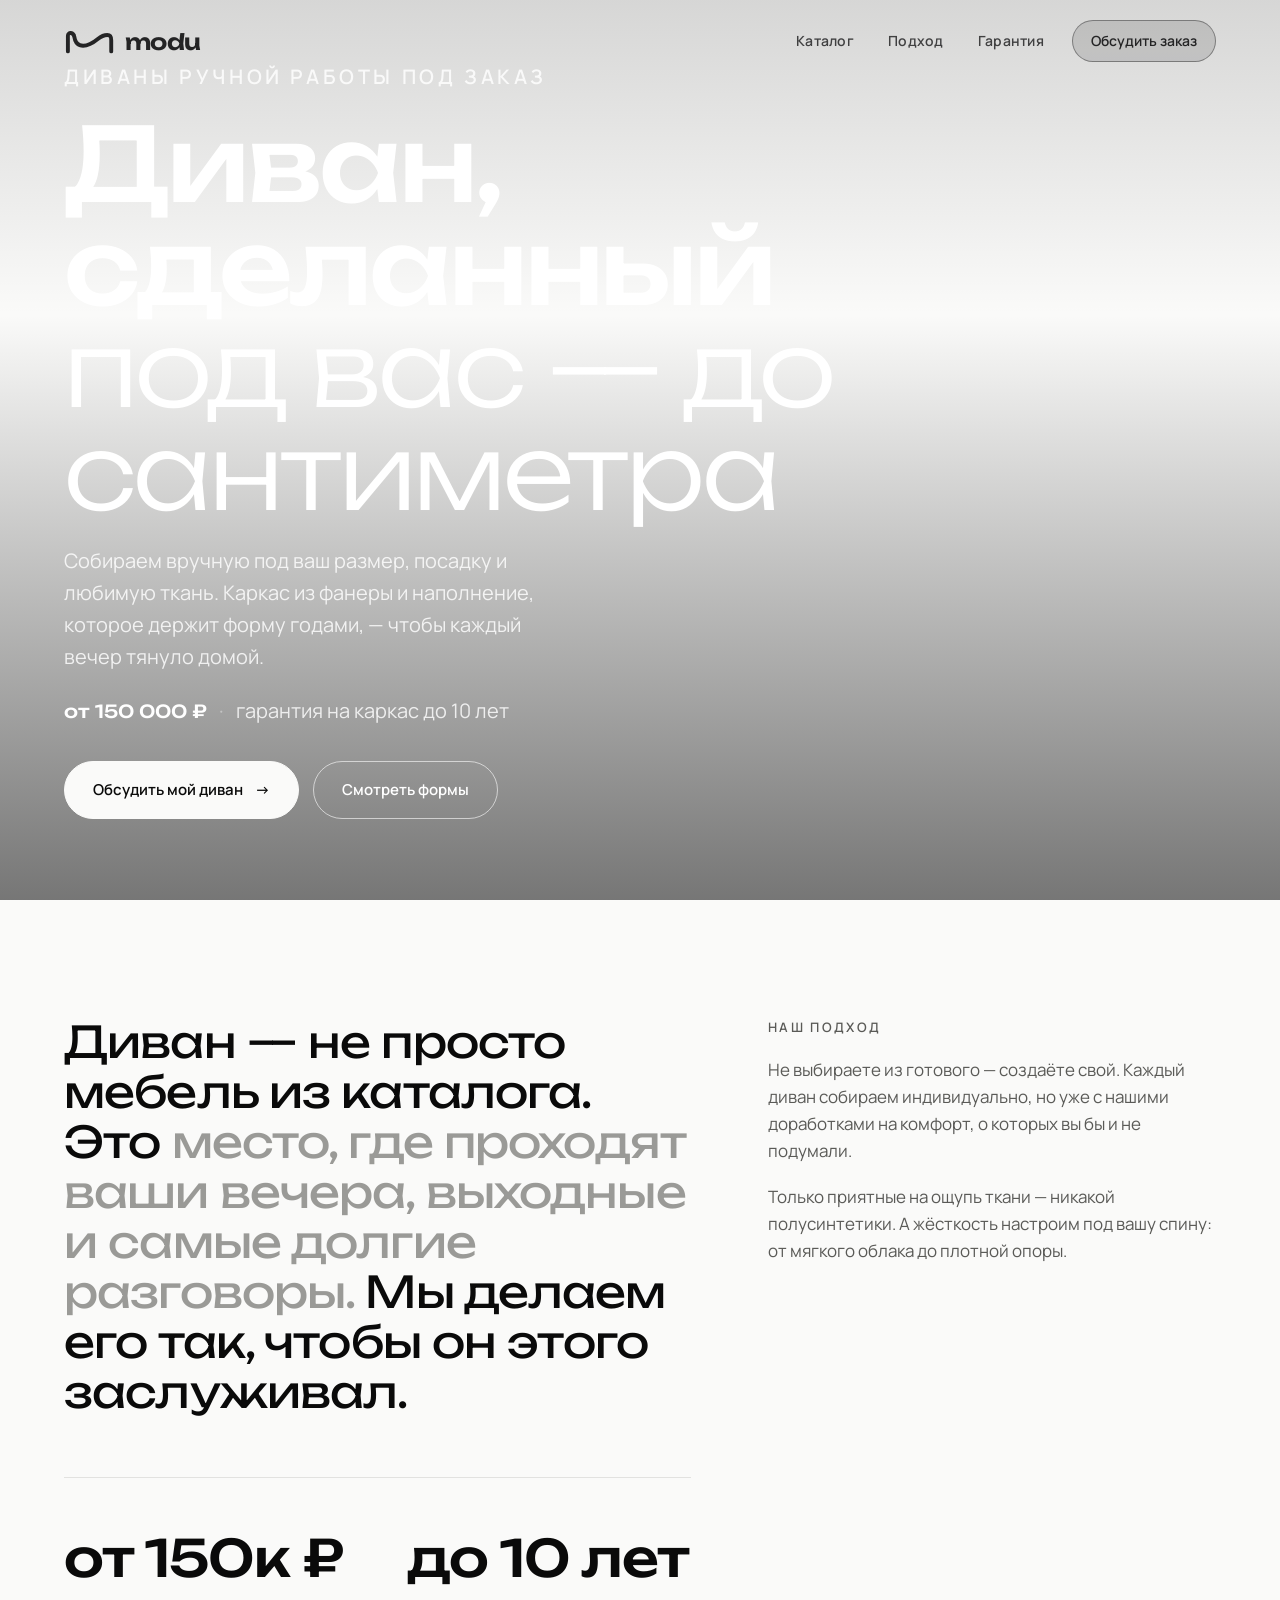
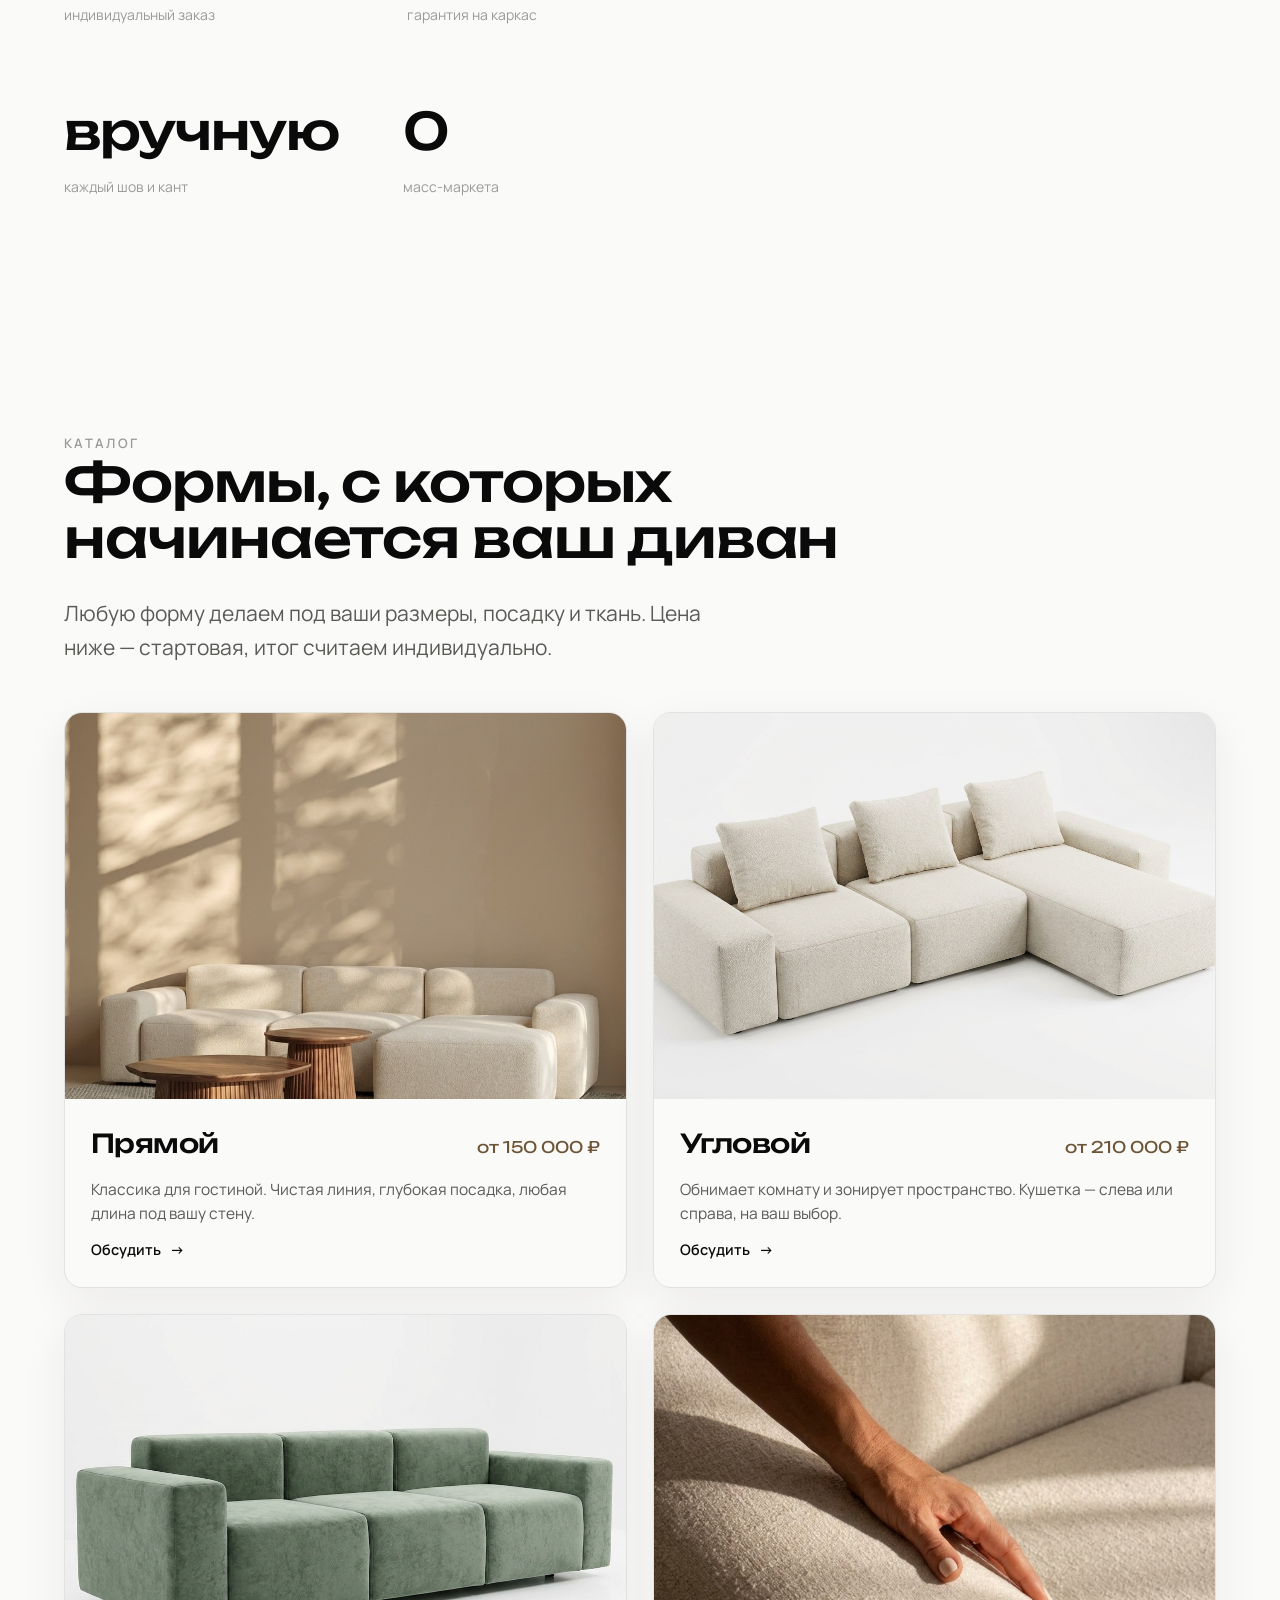
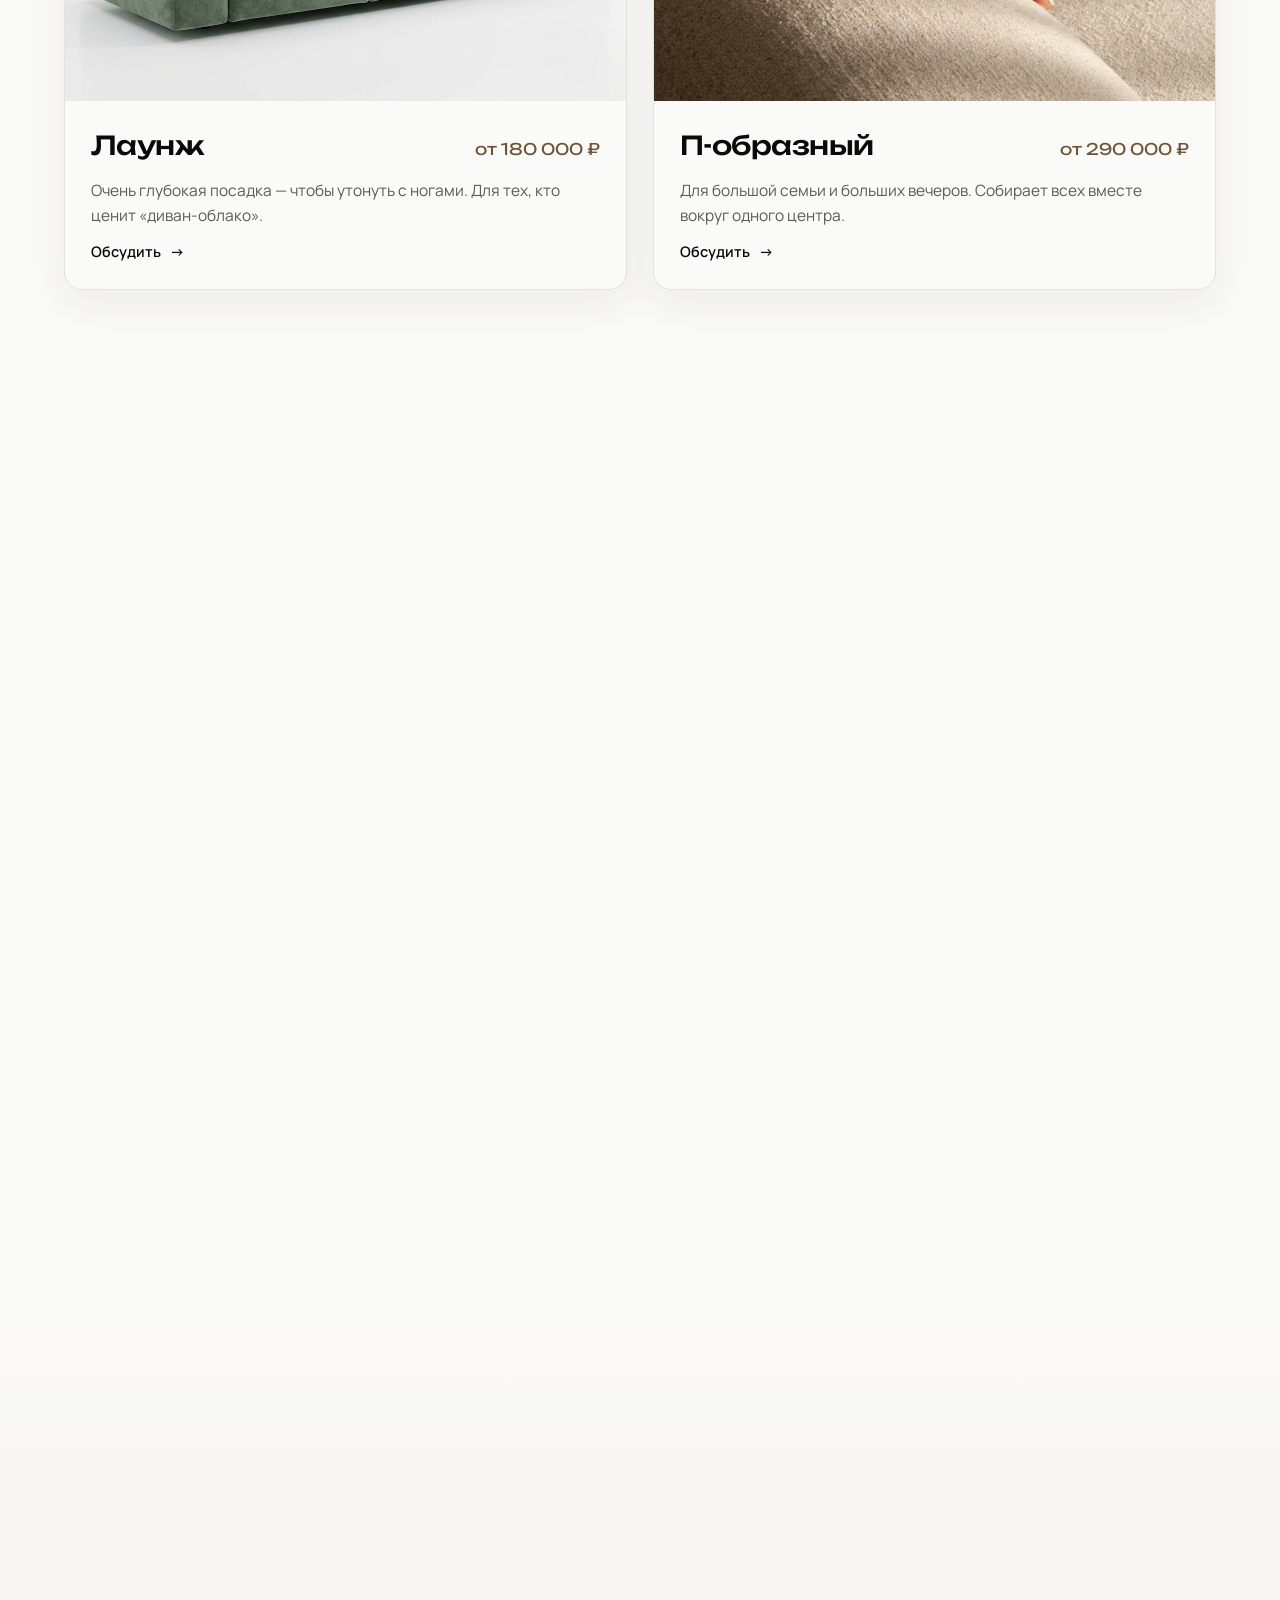
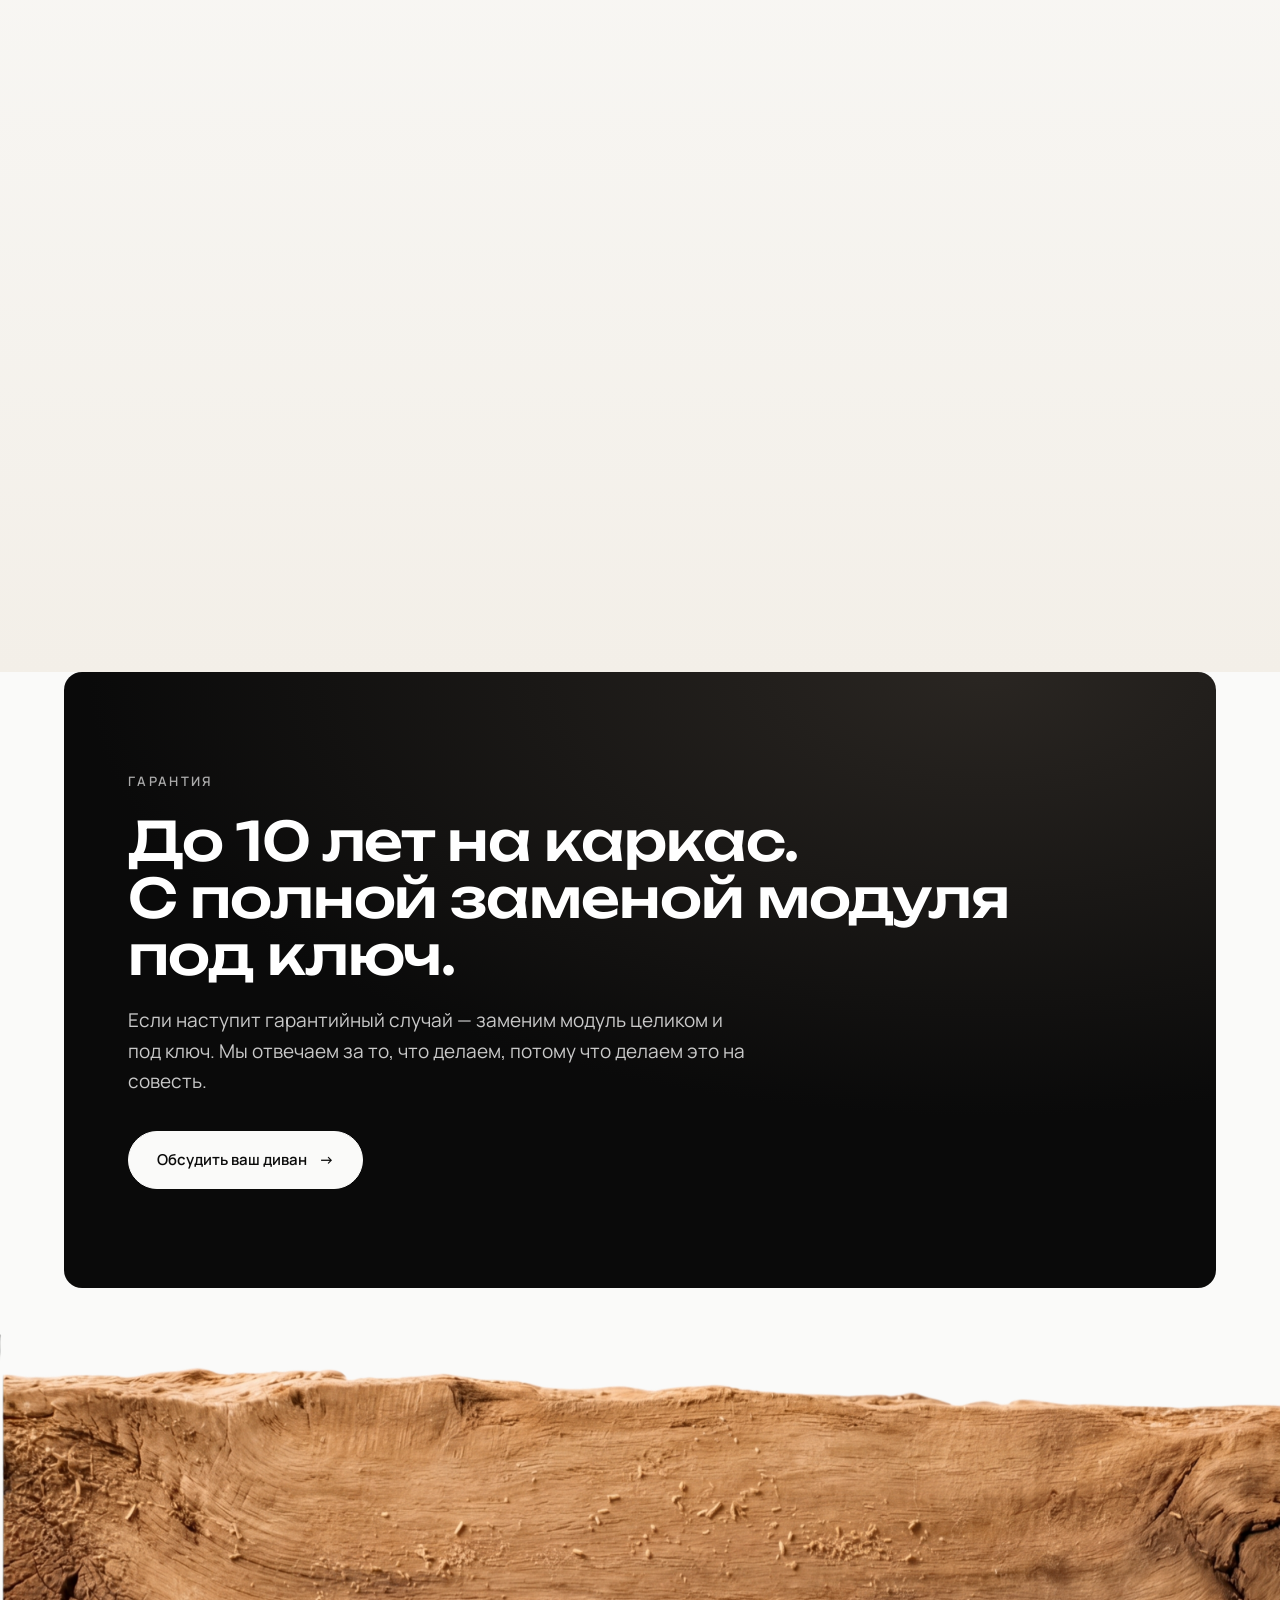
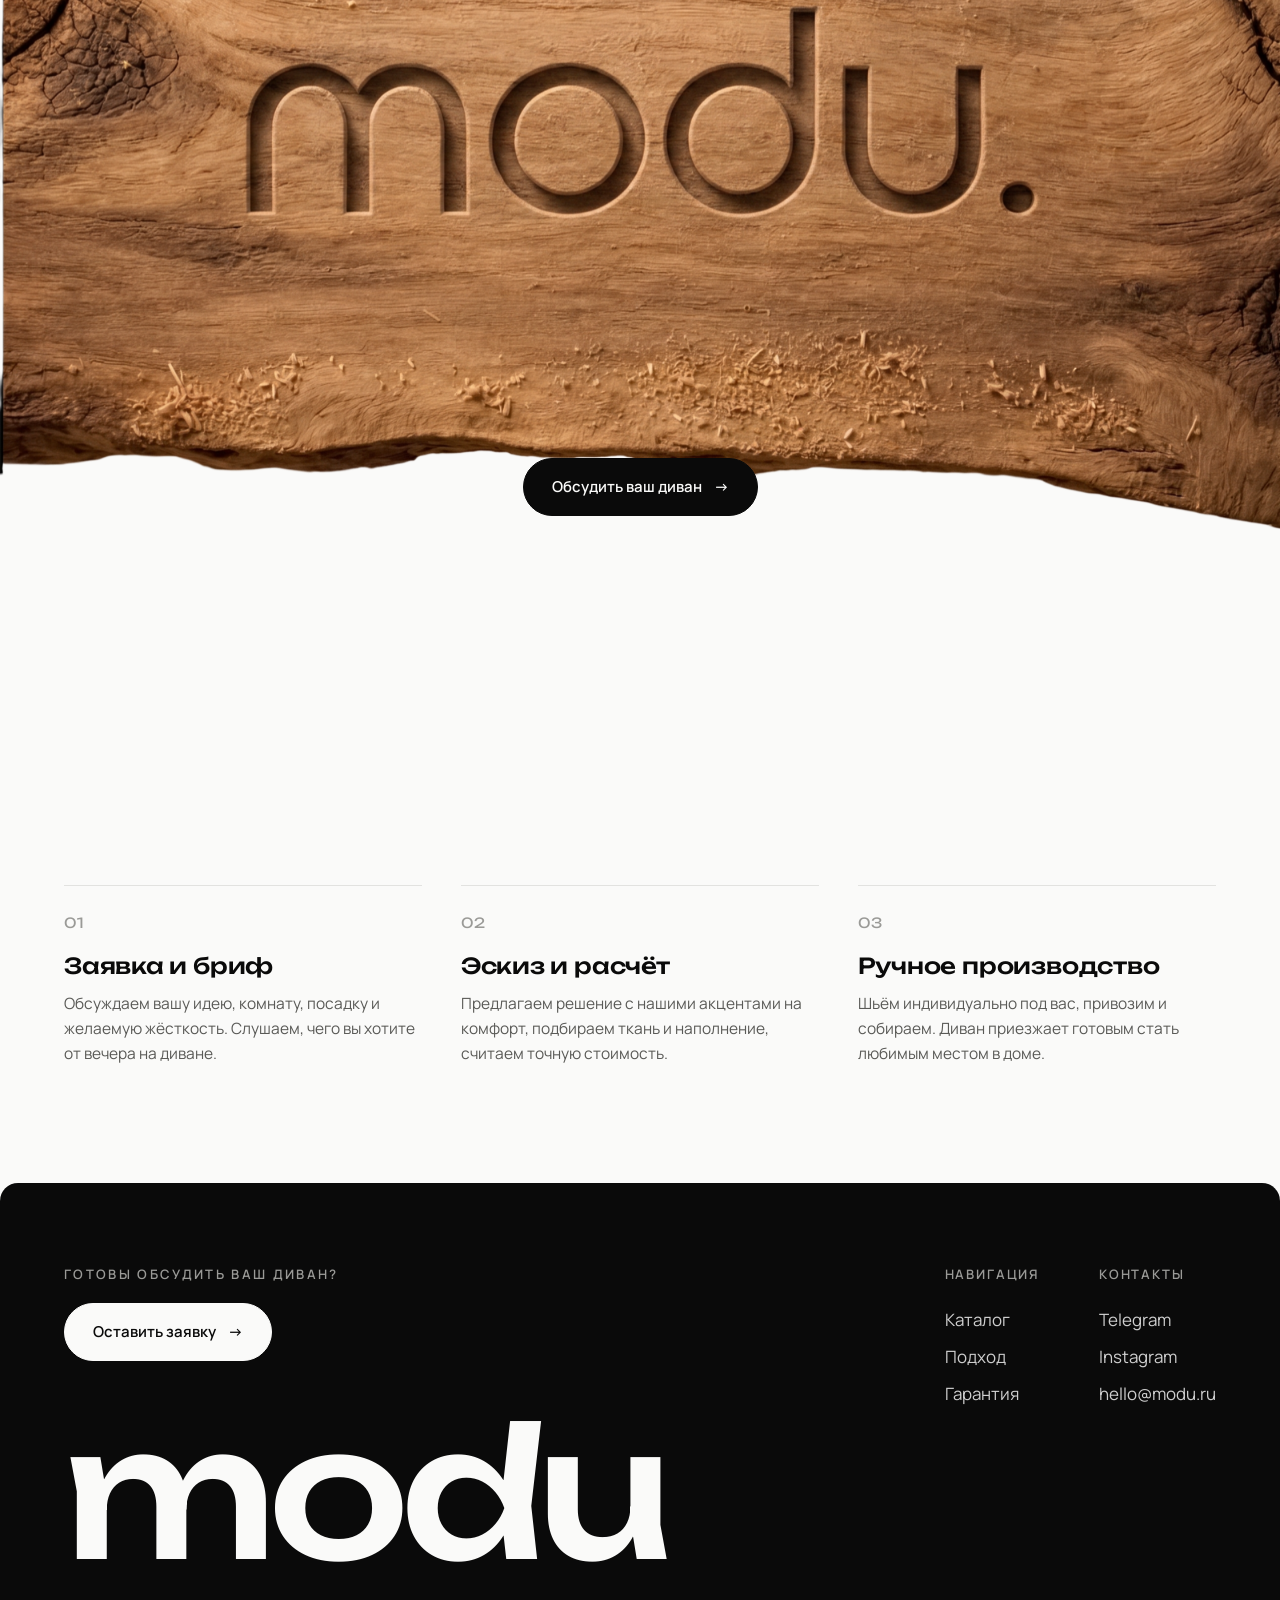
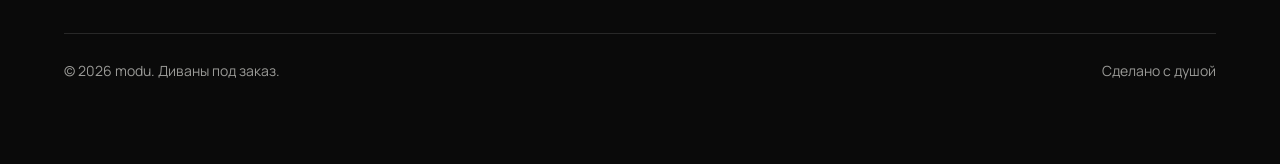
==== index.html @ 3d6486c8 "Продающие тексты в hero/манифесте + полный адаптив под мобильные - hero: короткий продающий текст вм" ====
<!DOCTYPE html>
<html lang="ru">
<head>
  <meta charset="UTF-8" />
  <meta name="viewport" content="width=device-width, initial-scale=1.0" />
  <title>modu — диваны под заказ премиум-класса</title>
  <meta name="description" content="modu — диваны ручной работы под заказ. Каркас из фанеры, проработка каждого шва, ткани премиум-сегмента, жёсткость на выбор. Гарантия на каркас до 10 лет. От 150 000 ₽." />

  <link rel="preconnect" href="https://fonts.googleapis.com" />
  <link rel="preconnect" href="https://fonts.gstatic.com" crossorigin />
  <link href="https://fonts.googleapis.com/css2?family=Manrope:wght@400;500;600;700&family=Unbounded:wght@300;400;500;600&display=swap" rel="stylesheet" />
  <link rel="stylesheet" href="css/style.css" />
</head>
<body>

  <!-- ШАПКА -->
  <header class="nav">
    <a href="index.html" class="logo" aria-label="modu">
      <svg viewBox="0 0 118 60" fill="none" aria-hidden="true">
        <path d="M9 54 V18 C9 9 22 9 24 21 C27 41 42 45 60 37 C80 28 82 16 100 16 C108 16 109 21 109 28 V54"
              stroke="#fff" stroke-width="9" stroke-linecap="round" stroke-linejoin="round"/>
      </svg>
      <span class="word">modu</span>
    </a>
    <nav class="nav-links">
      <a href="#catalog">Каталог</a>
      <a href="#approach">Подход</a>
      <a href="#warranty">Гарантия</a>
    </nav>
    <a href="order.html" class="nav-cta">Обсудить заказ</a>
  </header>

  <!-- HERO -->
  <section class="hero">
    <video src="assets/hero.mov" autoplay muted loop playsinline></video>
    <div class="container hero-inner">
      <p class="hero-eyebrow reveal">Диваны ручной работы под заказ</p>
      <h1>Диван, сделанный<br><span class="thin">под вас — до сантиметра</span></h1>
      <p class="hero-sub">Собираем вручную под ваш размер, посадку и любимую ткань. Каркас из фанеры и наполнение, которое держит форму годами, — чтобы каждый вечер тянуло домой.</p>
      <p class="hero-price"><b>от 150 000 ₽</b><span>·</span>гарантия на каркас до 10 лет</p>
      <div class="hero-actions">
        <a href="order.html" class="btn btn--light">Обсудить мой диван <span class="arrow">→</span></a>
        <a href="#catalog" class="btn btn--ghost" style="--fg:#fff; border-color:rgba(255,255,255,.6);">Смотреть формы</a>
      </div>
    </div>
  </section>

  <!-- МАНИФЕСТ -->
  <section class="manifest section-pad" id="about">
    <div class="container">
      <p class="big reveal">
        Диван — не просто мебель из каталога. Это <em>место, где проходят ваши вечера, выходные и самые долгие разговоры.</em>
        Мы делаем его так, чтобы он этого заслуживал.
      </p>
      <div class="side reveal">
        <p class="eyebrow" style="margin-bottom:16px;">Наш подход</p>
        <p>Не выбираете из готового — создаёте свой. Каждый диван собираем индивидуально, но уже с нашими доработками на комфорт, о которых вы бы и не подумали.</p>
        <p>Только приятные на ощупь ткани — никакой полусинтетики. А жёсткость настроим под вашу спину: от мягкого облака до плотной опоры.</p>
      </div>
    </div>
    <div class="container">
      <div class="stats reveal">
        <div class="stat"><div class="num">от 150к&nbsp;₽</div><div class="lbl">индивидуальный заказ</div></div>
        <div class="stat"><div class="num">до 10 лет</div><div class="lbl">гарантия на каркас</div></div>
        <div class="stat"><div class="num">вручную</div><div class="lbl">каждый шов и кант</div></div>
        <div class="stat"><div class="num">0</div><div class="lbl">масс-маркета</div></div>
      </div>
    </div>
  </section>

  <!-- КАТАЛОГ -->
  <section class="section-pad" id="catalog">
    <div class="container">
      <div class="gallery-head reveal">
        <div>
          <p class="eyebrow">Каталог</p>
          <h2>Формы, с которых<br>начинается ваш диван</h2>
        </div>
        <p class="lead">Любую форму делаем под ваши размеры, посадку и ткань. Цена ниже — стартовая, итог считаем индивидуально.</p>
      </div>

      <!-- Положите фото в assets/photos/ с указанными именами — появятся автоматически.
           Цены и названия — замените на свои реальные. -->
      <div class="catalog-grid">

        <article class="cat-card reveal">
          <div class="cat-card__media">
            <img src="assets/photos/room.jpg" alt="Прямой диван modu" onerror="this.style.display='none';this.nextElementSibling.style.display='flex'">
            <div class="ph" style="display:none">фото: room.jpg</div>
          </div>
          <div class="cat-card__body">
            <div class="cat-card__top">
              <h3>Прямой</h3>
              <span class="cat-card__price">от 150 000 ₽</span>
            </div>
            <p>Классика для гостиной. Чистая линия, глубокая посадка, любая длина под вашу стену.</p>
            <a href="order.html" class="cat-card__link">Обсудить <span class="arrow">→</span></a>
          </div>
        </article>

        <article class="cat-card reveal">
          <div class="cat-card__media">
            <img src="assets/photos/studio.jpg" alt="Угловой диван modu" onerror="this.style.display='none';this.nextElementSibling.style.display='flex'">
            <div class="ph" style="display:none">фото: studio.jpg</div>
          </div>
          <div class="cat-card__body">
            <div class="cat-card__top">
              <h3>Угловой</h3>
              <span class="cat-card__price">от 210 000 ₽</span>
            </div>
            <p>Обнимает комнату и зонирует пространство. Кушетка — слева или справа, на ваш выбор.</p>
            <a href="order.html" class="cat-card__link">Обсудить <span class="arrow">→</span></a>
          </div>
        </article>

        <article class="cat-card reveal">
          <div class="cat-card__media">
            <img src="assets/photos/detail.jpg" alt="Лаунж-диван modu" onerror="this.style.display='none';this.nextElementSibling.style.display='flex'">
            <div class="ph" style="display:none">фото: detail.jpg</div>
          </div>
          <div class="cat-card__body">
            <div class="cat-card__top">
              <h3>Лаунж</h3>
              <span class="cat-card__price">от 180 000 ₽</span>
            </div>
            <p>Очень глубокая посадка — чтобы утонуть с ногами. Для тех, кто ценит «диван-облако».</p>
            <a href="order.html" class="cat-card__link">Обсудить <span class="arrow">→</span></a>
          </div>
        </article>

        <article class="cat-card reveal">
          <div class="cat-card__media">
            <img src="assets/photos/about.jpg" alt="П-образный диван modu" onerror="this.style.display='none';this.nextElementSibling.style.display='flex'">
            <div class="ph" style="display:none">фото: about.jpg</div>
          </div>
          <div class="cat-card__body">
            <div class="cat-card__top">
              <h3>П-образный</h3>
              <span class="cat-card__price">от 290 000 ₽</span>
            </div>
            <p>Для большой семьи и больших вечеров. Собирает всех вместе вокруг одного центра.</p>
            <a href="order.html" class="cat-card__link">Обсудить <span class="arrow">→</span></a>
          </div>
        </article>

        <article class="cat-card cat-card--wide reveal">
          <div class="cat-card__media">
            <img src="assets/photos/texture.jpg" alt="Премиальные ткани modu" onerror="this.style.display='none';this.nextElementSibling.style.display='flex'">
            <div class="ph" style="display:none">фото: texture.jpg</div>
          </div>
          <div class="cat-card__body">
            <div class="cat-card__top">
              <h3>Ткани премиум-сегмента</h3>
            </div>
            <p>Букле, лён и велюр, приятные на ощупь. Подберём фактуру и цвет под ваш интерьер и посадку.</p>
            <a href="order.html" class="cat-card__link">Обсудить ткань <span class="arrow">→</span></a>
          </div>
        </article>

      </div>
    </div>
  </section>

  <!-- ПОДХОД / КАЧЕСТВО -->
  <section class="section-pad approach" id="approach">
    <div class="container">
      <div class="gallery-head reveal" style="margin-bottom:56px;">
        <div>
          <p class="eyebrow">Что внутри</p>
          <h2>Качество, которое<br>чувствуется годами</h2>
        </div>
        <p class="lead">За каждым диваном — премиальное наполнение, прочный каркас и ручная работа. Здесь нельзя срезать углы.</p>
      </div>

      <div class="features">
        <div class="feature glass reveal">
          <div class="feature__mark">01</div>
          <h3>Каркас из фанеры</h3>
          <p>Не ДСП. Прочная основа, которая держит форму и не расшатывается под нагрузкой год за годом.</p>
        </div>
        <div class="feature glass reveal">
          <div class="feature__mark">02</div>
          <h3>Премиальное наполнение</h3>
          <p>Посадка, которая возвращает форму и не «проседает». Комфорт, продуманный до мелочей.</p>
        </div>
        <div class="feature glass reveal">
          <div class="feature__mark">03</div>
          <h3>Каждый шов — вручную</h3>
          <p>Проработка каждого шва и канта. Аккуратная геометрия, которую видно вблизи.</p>
        </div>
        <div class="feature glass reveal">
          <div class="feature__mark">04</div>
          <h3>Несколько степеней защиты</h3>
          <p>Ткань защищена от пятен и износа — диван остаётся как новый дольше.</p>
        </div>
        <div class="feature glass reveal">
          <div class="feature__mark">05</div>
          <h3>Ткани премиум-сегмента</h3>
          <p>Только приятные на ощупь материалы. Никакой полусинтетики, которая «холодит» и колется.</p>
        </div>
        <div class="feature glass reveal">
          <div class="feature__mark">06</div>
          <h3>Жёсткость на выбор</h3>
          <p>От супермягкого «облака» до твёрдой опоры. Настраиваем посадку под именно вашу спину.</p>
        </div>
      </div>
    </div>
  </section>

  <!-- ГАРАНТИЯ -->
  <section class="warranty" id="warranty">
    <div class="container reveal">
      <p class="eyebrow" style="color:rgba(255,255,255,.65)">Гарантия</p>
      <h2>До 10 лет на каркас.<br>С полной заменой модуля<br>под ключ.</h2>
      <p class="warranty__sub">Если наступит гарантийный случай — заменим модуль целиком и под ключ. Мы отвечаем за то, что делаем, потому что делаем это на совесть.</p>
      <a href="order.html" class="btn btn--light">Обсудить ваш диван <span class="arrow">→</span></a>
    </div>
  </section>

  <!-- ПОЛНОЭКРАННЫЙ ПЕРЕХОД (сруб) -->
  <section class="builder-full" id="builder">
    <a class="builder-full__link" href="order.html" aria-label="Обсудить заказ">
      <img class="builder-full__img" src="assets/photos/carved.png" alt="modu, вырезанное на срубе" />
      <div class="builder-full__overlay">
        <span class="btn">Обсудить ваш диван <span class="arrow">→</span></span>
      </div>
    </a>
  </section>

  <!-- КАК МЫ РАБОТАЕМ -->
  <section class="section-pad" id="how">
    <div class="container">
      <div class="gallery-head reveal" style="margin-bottom:60px;">
        <h2>Как мы работаем</h2>
        <p class="lead">От вашей идеи до дивана, в котором хочется проводить вечера.</p>
      </div>
      <div class="steps">
        <div class="step reveal"><div class="n">01</div><h3>Заявка и бриф</h3><p>Обсуждаем вашу идею, комнату, посадку и желаемую жёсткость. Слушаем, чего вы хотите от вечера на диване.</p></div>
        <div class="step reveal"><div class="n">02</div><h3>Эскиз и расчёт</h3><p>Предлагаем решение с нашими акцентами на комфорт, подбираем ткань и наполнение, считаем точную стоимость.</p></div>
        <div class="step reveal"><div class="n">03</div><h3>Ручное производство</h3><p>Шьём индивидуально под вас, привозим и собираем. Диван приезжает готовым стать любимым местом в доме.</p></div>
      </div>
    </div>
  </section>

  <!-- ПОДВАЛ / КОНТАКТ -->
  <footer class="footer" id="contact">
    <div class="container">
      <div class="top">
        <div>
          <p class="eyebrow" style="color:var(--grey-2)">Готовы обсудить ваш диван?</p>
          <a href="order.html" class="btn btn--light" style="margin-top:18px;">Оставить заявку <span class="arrow">→</span></a>
        </div>
        <div class="links">
          <div class="col">
            <h4>Навигация</h4>
            <a href="#catalog">Каталог</a>
            <a href="#approach">Подход</a>
            <a href="#warranty">Гарантия</a>
          </div>
          <div class="col">
            <h4>Контакты</h4>
            <a href="#">Telegram</a>
            <a href="#">Instagram</a>
            <a href="mailto:hello@modu.ru">hello@modu.ru</a>
          </div>
        </div>
      </div>
      <div class="big-word">modu</div>
      <div class="bottom">
        <span>© 2026 modu. Диваны под заказ.</span>
        <span>Сделано с душой</span>
      </div>
    </div>
  </footer>

  <script src="js/main.js"></script>
</body>
</html>
---- css/style.css ----
/* ============================================================
   modu — модульные диваны
   Палитра и типографика из брендбука
   ============================================================ */

:root {
  /* Цвета бренда */
  --milk:      #FAFAF9;   /* основной фон, молочный */
  --paper:     #ECECEA;   /* блоки, карточки */
  --line:      #E2E2E0;   /* тонкие линии */
  --graphite:  #0A0A0A;   /* основной текст */
  --ink-2:     #2A2A28;   /* тёмный текст 2 */
  --grey:      #5A5A57;   /* вторичный текст */
  --grey-2:    #9A9A97;   /* приглушённый текст */
  --sand:      #D8CFC2;   /* тёплый песочный акцент */
  --wood:      #9B7B53;   /* дерево (сруб / резьба) */
  --wood-dark: #6E5436;

  /* Типографика */
  --font-display: 'Unbounded', sans-serif;
  --font-body:    'Manrope', sans-serif;

  /* Размеры */
  --container: 1280px;
  --gutter: clamp(20px, 5vw, 64px);
  --radius: 18px;

  /* Плавность */
  --ease: cubic-bezier(0.22, 1, 0.36, 1);
}

* { margin: 0; padding: 0; box-sizing: border-box; }

html { scroll-behavior: smooth; }

body {
  font-family: var(--font-body);
  background: var(--milk);
  color: var(--graphite);
  font-size: 17px;
  line-height: 1.6;
  -webkit-font-smoothing: antialiased;
  overflow-x: hidden;
}

img, video { display: block; max-width: 100%; }

a { color: inherit; text-decoration: none; }

.container {
  width: 100%;
  max-width: var(--container);
  margin-inline: auto;
  padding-inline: var(--gutter);
}

/* --- Типографика --- */
.h-display {
  font-family: var(--font-display);
  font-weight: 500;
  line-height: 1.02;
  letter-spacing: -0.02em;
}
h2 {
  font-family: var(--font-display);
  font-weight: 500;
  font-size: clamp(28px, 4.5vw, 54px);
  line-height: 1.05;
  letter-spacing: -0.02em;
}
.eyebrow {
  font-size: 13px;
  letter-spacing: 0.18em;
  text-transform: uppercase;
  color: var(--grey-2);
  font-weight: 600;
}
.lead { color: var(--grey); font-size: clamp(17px, 1.7vw, 21px); max-width: 52ch; }

/* ============================================================
   Шапка
   ============================================================ */
.nav {
  position: fixed;
  inset: 0 0 auto 0;
  z-index: 100;
  display: flex;
  align-items: center;
  justify-content: space-between;
  padding: 20px var(--gutter);
  mix-blend-mode: difference;          /* лого читается на видео и на молочном */
  transition: padding .4s var(--ease);
}
.nav .logo { display: flex; align-items: center; gap: 10px; }
.nav .logo svg { height: 26px; width: auto; }
.nav .logo .word {
  font-family: var(--font-display);
  font-weight: 600;
  font-size: 22px;
  letter-spacing: -0.03em;
  color: #fff;
}
.nav-links { display: flex; gap: 34px; align-items: center; margin-left: auto; }
.nav-links a {
  color: #fff;
  font-size: 14px;
  font-weight: 600;
  letter-spacing: 0.02em;
  opacity: .85;
  transition: opacity .3s;
}
.nav-links a:hover { opacity: 1; }

/* ============================================================
   Hero — видео
   ============================================================ */
.hero {
  position: relative;
  height: 100svh;
  min-height: 600px;
  overflow: hidden;
  display: flex;
  align-items: flex-end;
}
.hero video {
  position: absolute;
  inset: 0;
  width: 100%;
  height: 100%;
  object-fit: cover;
  z-index: -2;
}
.hero::after {                          /* затемнение для читаемости текста */
  content: '';
  position: absolute;
  inset: 0;
  z-index: -1;
  background: linear-gradient(180deg, rgba(10,10,10,.15) 0%, rgba(10,10,10,0) 35%, rgba(10,10,10,.55) 100%);
}
.hero-inner { padding-bottom: clamp(48px, 9vh, 110px); color: #fff; }
.hero h1 {
  font-family: var(--font-display);
  font-weight: 500;
  font-size: clamp(37px, 8vw, 116px);
  line-height: 1.0;
  letter-spacing: -0.03em;
}
.hero h1 .thin { font-weight: 300; }
.hero p {
  margin-top: 22px;
  max-width: 40ch;
  font-size: clamp(16px, 1.8vw, 20px);
  color: rgba(255,255,255,.82);
}
.hero-scroll {
  position: absolute;
  bottom: 28px; right: var(--gutter);
  font-size: 12px; letter-spacing: .18em; text-transform: uppercase;
  color: rgba(255,255,255,.7);
  display: flex; align-items: center; gap: 10px;
}
.hero-scroll::before { content:''; width: 40px; height: 1px; background: rgba(255,255,255,.5); }

/* ============================================================
   Кнопки
   ============================================================ */
.btn {
  --bg: var(--graphite);
  --fg: var(--milk);
  display: inline-flex;
  align-items: center;
  gap: 12px;
  background: var(--bg);
  color: var(--fg);
  padding: 16px 28px;
  border-radius: 100px;
  font-weight: 600;
  font-size: 15px;
  border: 1px solid var(--bg);
  cursor: pointer;
  transition: transform .4s var(--ease), background .3s, color .3s;
}
.btn:hover { transform: translateY(-2px); }
.btn .arrow { transition: transform .4s var(--ease); }
.btn:hover .arrow { transform: translateX(5px); }
.btn--ghost { --bg: transparent; --fg: var(--graphite); border-color: var(--graphite); }
.btn--ghost:hover { --bg: var(--graphite); --fg: var(--milk); }
.btn--light { --bg: var(--milk); --fg: var(--graphite); }

/* ============================================================
   Секции
   ============================================================ */
section { position: relative; }
.section-pad { padding-block: clamp(80px, 13vh, 160px); }

/* Манифест */
.manifest .container { display: grid; grid-template-columns: 1.4fr 1fr; gap: clamp(30px, 6vw, 90px); align-items: start; }
.manifest .big {
  font-family: var(--font-display);
  font-weight: 400;
  font-size: clamp(26px, 3.4vw, 46px);
  line-height: 1.15;
  letter-spacing: -0.02em;
}
.manifest .big em { font-style: normal; color: var(--grey-2); }
.manifest .side p { color: var(--grey); }
.manifest .side p + p { margin-top: 18px; }

/* Метрики */
.stats { display: flex; flex-wrap: wrap; gap: clamp(30px,5vw,80px); margin-top: 60px; border-top: 1px solid var(--line); padding-top: 40px; align-content: flex-start; }

/* Фото справа от метрик (под «Философия») */
.about-photo {
  margin-top: 60px;
  border-radius: var(--radius);
  overflow: hidden;
  background: var(--paper);
  aspect-ratio: 4 / 5;
}
.about-photo img { width: 100%; height: 100%; object-fit: cover; transition: transform 1.1s var(--ease); }
.about-photo:hover img { transform: scale(1.04); }
.about-photo .ph {
  width: 100%; height: 100%; align-items: center; justify-content: center;
  color: var(--grey-2); font-size: 13px; letter-spacing: .12em; text-transform: uppercase;
  background: repeating-linear-gradient(45deg, transparent 0 18px, rgba(0,0,0,.025) 18px 36px), var(--paper);
}
.stat .num { font-family: var(--font-display); font-size: clamp(34px,4vw,52px); font-weight: 500; letter-spacing: -.02em; }
.stat .lbl { color: var(--grey-2); font-size: 14px; margin-top: 4px; }

/* ============================================================
   Галерея
   ============================================================ */
.gallery-head { display: flex; justify-content: space-between; align-items: flex-end; gap: 30px; flex-wrap: wrap; margin-bottom: 48px; }
.gallery-grid {
  display: grid;
  grid-template-columns: repeat(12, 1fr);
  gap: clamp(14px, 1.6vw, 22px);
}
.card { position: relative; overflow: hidden; border-radius: var(--radius); background: var(--paper); }
.card .ph { /* плейсхолдер пока нет фото */
  width: 100%; height: 100%;
  display: flex; align-items: center; justify-content: center;
  color: var(--grey-2); font-size: 13px; letter-spacing: .12em; text-transform: uppercase;
  background:
    repeating-linear-gradient(45deg, transparent 0 18px, rgba(0,0,0,.025) 18px 36px),
    var(--paper);
}
.card img { width: 100%; height: 100%; object-fit: cover; transition: transform 1.1s var(--ease); }
.card:hover img { transform: scale(1.04); }
.card .cap { position: absolute; left: 18px; bottom: 16px; color: #fff; text-shadow: 0 1px 12px rgba(0,0,0,.35); }
.card .cap .t { font-family: var(--font-display); font-weight: 500; font-size: 19px; }
.card .cap .s { font-size: 13px; opacity: .85; }

.card.tall  { grid-column: span 4; aspect-ratio: 3/4; }
.card.wide  { grid-column: span 8; aspect-ratio: 16/11; }
.card.half  { grid-column: span 6; aspect-ratio: 4/3; }
.card.full  { grid-column: span 12; aspect-ratio: 21/9; }

/* ============================================================
   Полноэкранный переход (сруб с названием)
   ============================================================ */
.builder-full {
  position: relative;
  width: 100%;
  min-height: 100svh;
  overflow: hidden;
  display: flex;
  align-items: center;
  justify-content: center;
  /* фон в тон странице — белый фон фото сруба сливается без шва */
  background: var(--milk);
}
.builder-full__link {
  display: flex; align-items: center; justify-content: center;
  width: 100%; height: 100%;
}
.builder-full__img {
  width: 100%;                 /* сруб во всю ширину, край в край */
  height: auto;
  display: block;
  transition: transform 1.4s var(--ease);
}
.builder-full__link:hover .builder-full__img { transform: scale(1.03); }
.builder-full__overlay {
  position: absolute; left: 0; right: 0; bottom: 0;
  display: flex; flex-direction: column; align-items: center; gap: 18px;
  padding: 0 24px clamp(40px, 8svh, 90px);
  text-align: center;
}
.builder-full__overlay .eyebrow { color: var(--wood-dark); }
@media (max-width: 700px) {
  .builder-full__overlay { gap: 14px; }
}

/* (старый карточный вариант — оставлен на случай отката) */
.builder-cta {
  position: relative;
  min-height: 78vh;
  display: flex;
  align-items: center;
  border-radius: var(--radius);
  overflow: hidden;
  background: var(--wood-dark);  /* запасной фон под фото сруба */
  isolation: isolate;
}
.builder-cta .bg { position: absolute; inset: 0; z-index: -2; }
.builder-cta .bg img { width: 100%; height: 100%; object-fit: cover; }
.builder-cta .bg.ph {
  background:
    radial-gradient(120% 100% at 30% 20%, #b48f60 0%, #8a6a44 45%, #5d4528 100%);
}
.builder-cta::after {
  content:''; position: absolute; inset: 0; z-index: -1;
  background: linear-gradient(90deg, rgba(40,28,15,.55) 0%, rgba(40,28,15,.1) 55%, rgba(40,28,15,0) 100%);
}
.builder-cta .inner { color: #fff; max-width: 620px; padding-block: 60px; }
.builder-cta .eyebrow { color: rgba(255,255,255,.7); }
.builder-cta h2 { font-size: clamp(32px, 5.5vw, 72px); margin: 14px 0 18px; }
.builder-cta p { color: rgba(255,255,255,.85); max-width: 44ch; margin-bottom: 30px; }
.builder-cta .hint { margin-top: 26px; font-size: 13px; letter-spacing: .04em; color: rgba(255,255,255,.6); }

/* ============================================================
   Лента «как это работает»
   ============================================================ */
.steps { display: grid; grid-template-columns: repeat(3, 1fr); gap: clamp(20px,3vw,40px); }
.step { padding-top: 26px; border-top: 1px solid var(--line); }
.step .n { font-family: var(--font-display); color: var(--grey-2); font-size: 14px; }
.step h3 { font-family: var(--font-display); font-weight: 500; font-size: 22px; margin: 14px 0 8px; letter-spacing: -.01em; }
.step p { color: var(--grey); font-size: 15.5px; }

/* ============================================================
   Подвал
   ============================================================ */
.footer { background: var(--graphite); color: var(--milk); border-radius: var(--radius) var(--radius) 0 0; }
.footer .container { padding-block: clamp(60px, 9vh, 110px); }
.footer .top { display: flex; justify-content: space-between; gap: 40px; flex-wrap: wrap; align-items: flex-start; }
.footer .big-word { font-family: var(--font-display); font-weight: 500; font-size: clamp(56px, 14vw, 200px); line-height: .9; letter-spacing: -.04em; }
.footer .links { display: flex; gap: 60px; flex-wrap: wrap; }
.footer .links .col h4 { color: var(--grey-2); font-size: 13px; letter-spacing: .14em; text-transform: uppercase; margin-bottom: 16px; font-weight: 600; }
.footer .links .col a { display: block; color: rgba(255,255,255,.8); padding: 5px 0; transition: color .3s; }
.footer .links .col a:hover { color: #fff; }
.footer .bottom { margin-top: 60px; padding-top: 26px; border-top: 1px solid rgba(255,255,255,.12); display: flex; justify-content: space-between; gap: 20px; flex-wrap: wrap; color: var(--grey-2); font-size: 14px; }

/* ============================================================
   Hero — дополнения
   ============================================================ */
.hero-eyebrow {
  font-size: 13px; letter-spacing: .18em; text-transform: uppercase;
  color: rgba(255,255,255,.8); font-weight: 600; margin-bottom: 20px;
}
.hero-sub {
  margin-top: 22px; max-width: 44ch;
  font-size: clamp(16px, 1.8vw, 20px); color: rgba(255,255,255,.85);
}
.hero-sub b { color: #fff; font-weight: 700; }
.hero-price {
  margin-top: 18px;
  display: flex; align-items: center; gap: 12px; flex-wrap: wrap;
  font-size: 15px; color: rgba(255,255,255,.8);
}
.hero-price b { font-family: var(--font-display); font-weight: 500; font-size: 18px; color: #fff; }
.hero-price span { opacity: .45; }
.hero-actions { margin-top: 34px; display: flex; gap: 14px; flex-wrap: wrap; }

/* CTA в шапке */
.nav-cta {
  margin-left: 28px; flex-shrink: 0;
  padding: 9px 18px; border-radius: 100px;
  color: #fff; font-size: 14px; font-weight: 600;
  background: rgba(255,255,255,.14);
  border: 1px solid rgba(255,255,255,.45);
  opacity: 1 !important;
  transition: background .3s;
}
.nav-cta:hover { background: rgba(255,255,255,.26); }

/* ============================================================
   Премиальная «стеклянная» карточка
   ============================================================ */
.glass {
  background:
    linear-gradient(155deg, rgba(255,255,255,.85) 0%, rgba(255,255,255,.35) 55%),
    var(--paper);
  border: 1px solid rgba(255,255,255,.9);
  border-radius: var(--radius);
  box-shadow:
    0 18px 50px rgba(60,45,25,.10),
    inset 0 1px 0 rgba(255,255,255,.95);
  backdrop-filter: blur(8px);
  -webkit-backdrop-filter: blur(8px);
}

/* ============================================================
   Каталог
   ============================================================ */
.catalog-grid {
  display: grid;
  grid-template-columns: repeat(2, 1fr);
  gap: clamp(18px, 2vw, 28px);
}
.cat-card {
  display: flex; flex-direction: column;
  border-radius: var(--radius); overflow: hidden;
  background: var(--milk);
  border: 1px solid var(--line);
  box-shadow: 0 14px 44px rgba(60,45,25,.07);
  transition: transform .5s var(--ease), box-shadow .5s var(--ease);
}
.cat-card:hover { transform: translateY(-4px); box-shadow: 0 26px 70px rgba(60,45,25,.14); }
.cat-card__media { position: relative; aspect-ratio: 16 / 11; overflow: hidden; background: var(--paper); }
.cat-card__media img { width: 100%; height: 100%; object-fit: cover; transition: transform 1.1s var(--ease); }
.cat-card:hover .cat-card__media img { transform: scale(1.05); }
.cat-card__media .ph {
  width: 100%; height: 100%; align-items: center; justify-content: center;
  color: var(--grey-2); font-size: 13px; letter-spacing: .12em; text-transform: uppercase;
  background: repeating-linear-gradient(45deg, transparent 0 18px, rgba(0,0,0,.025) 18px 36px), var(--paper);
}
.cat-card__body { padding: 24px 26px 26px; display: flex; flex-direction: column; gap: 12px; flex: 1; }
.cat-card__top { display: flex; align-items: baseline; justify-content: space-between; gap: 16px; }
.cat-card__top h3 { font-family: var(--font-display); font-weight: 500; font-size: 26px; letter-spacing: -.02em; }
.cat-card__price { font-family: var(--font-display); font-weight: 400; font-size: 16px; color: var(--wood-dark); white-space: nowrap; }
.cat-card__body p { color: var(--grey); font-size: 15.5px; flex: 1; }
.cat-card__link { display: inline-flex; align-items: center; gap: 9px; font-weight: 600; font-size: 14.5px; color: var(--graphite); }
.cat-card__link .arrow { transition: transform .4s var(--ease); }
.cat-card:hover .cat-card__link .arrow { transform: translateX(5px); }

/* широкая карточка на всю ширину каталога */
.cat-card--wide { grid-column: 1 / -1; flex-direction: row; }
.cat-card--wide .cat-card__media { flex: 1 1 55%; aspect-ratio: auto; }
.cat-card--wide .cat-card__body { flex: 1 1 45%; justify-content: center; }
@media (max-width: 640px) {
  .cat-card--wide { flex-direction: column; }
  .cat-card--wide .cat-card__media { aspect-ratio: 16/11; }
}

/* ============================================================
   Подход / качество
   ============================================================ */
.approach { background: linear-gradient(180deg, var(--milk) 0%, #F3EFE8 100%); }
.features { display: grid; grid-template-columns: repeat(3, 1fr); gap: clamp(16px, 1.8vw, 26px); }
.feature { padding: 30px 28px 32px; }
.feature__mark { font-family: var(--font-display); color: var(--wood); font-size: 14px; letter-spacing: .04em; margin-bottom: 18px; }
.feature h3 { font-family: var(--font-display); font-weight: 500; font-size: 21px; letter-spacing: -.01em; margin-bottom: 10px; }
.feature p { color: var(--grey); font-size: 15px; }

/* ============================================================
   Гарантия
   ============================================================ */
.warranty {
  background: radial-gradient(130% 120% at 80% 0%, #2a2622 0%, var(--graphite) 60%);
  color: var(--milk);
  border-radius: var(--radius);
  margin: 0 var(--gutter);
  padding-block: clamp(72px, 11vh, 130px);
}
.warranty .container { display: flex; flex-direction: column; align-items: flex-start; gap: 22px; }
.warranty h2 { color: #fff; }
.warranty__sub { color: rgba(255,255,255,.78); max-width: 52ch; font-size: clamp(16px,1.7vw,19px); }
.warranty .btn { margin-top: 12px; }

/* ============================================================
   Появление при скролле
   ============================================================ */
.reveal { opacity: 0; transform: translateY(28px); transition: opacity .9s var(--ease), transform .9s var(--ease); }
.reveal.in { opacity: 1; transform: none; }

/* ============================================================
   Адаптив
   ============================================================ */

/* Планшет */
@media (max-width: 1000px) {
  .features { grid-template-columns: 1fr 1fr; }
}

@media (max-width: 900px) {
  .nav-links { display: none; }              /* ссылки прячем, кнопка «Обсудить заказ» остаётся */
  .manifest .container { grid-template-columns: 1fr; align-items: start; gap: 40px; }
  .about-photo { margin-top: 0; width: 100%; max-width: 480px; }
  .steps { grid-template-columns: 1fr; }
  .card.tall, .card.wide, .card.half { grid-column: span 12; }
  .card.tall { aspect-ratio: 4/3; }
  .footer .top { flex-direction: column; gap: 32px; }
}

/* Крупный телефон */
@media (max-width: 680px) {
  .catalog-grid { grid-template-columns: 1fr; }
  .features { grid-template-columns: 1fr; }
  .warranty { margin: 0; border-radius: 0; }
  .gallery-head { flex-direction: column; align-items: flex-start; gap: 14px; }
  .stats { gap: 28px 44px; margin-top: 44px; padding-top: 32px; }
  .hero-actions { width: 100%; }
  .hero-actions .btn { flex: 1 1 auto; justify-content: center; }
  .footer .bottom { flex-direction: column; gap: 8px; }
  .footer .links { gap: 40px; }
}

/* Маленький телефон */
@media (max-width: 430px) {
  body { font-size: 16px; }
  .nav { padding: 16px var(--gutter); }
  .nav .logo .word { font-size: 19px; }
  .nav .logo svg { height: 22px; }
  .nav-cta { margin-left: 0; padding: 8px 14px; font-size: 13px; }
  .hero-actions { flex-direction: column; }
  .hero-actions .btn { width: 100%; }
  .cat-card__body { padding: 20px 20px 22px; }
  .cat-card__top h3 { font-size: 22px; }
}
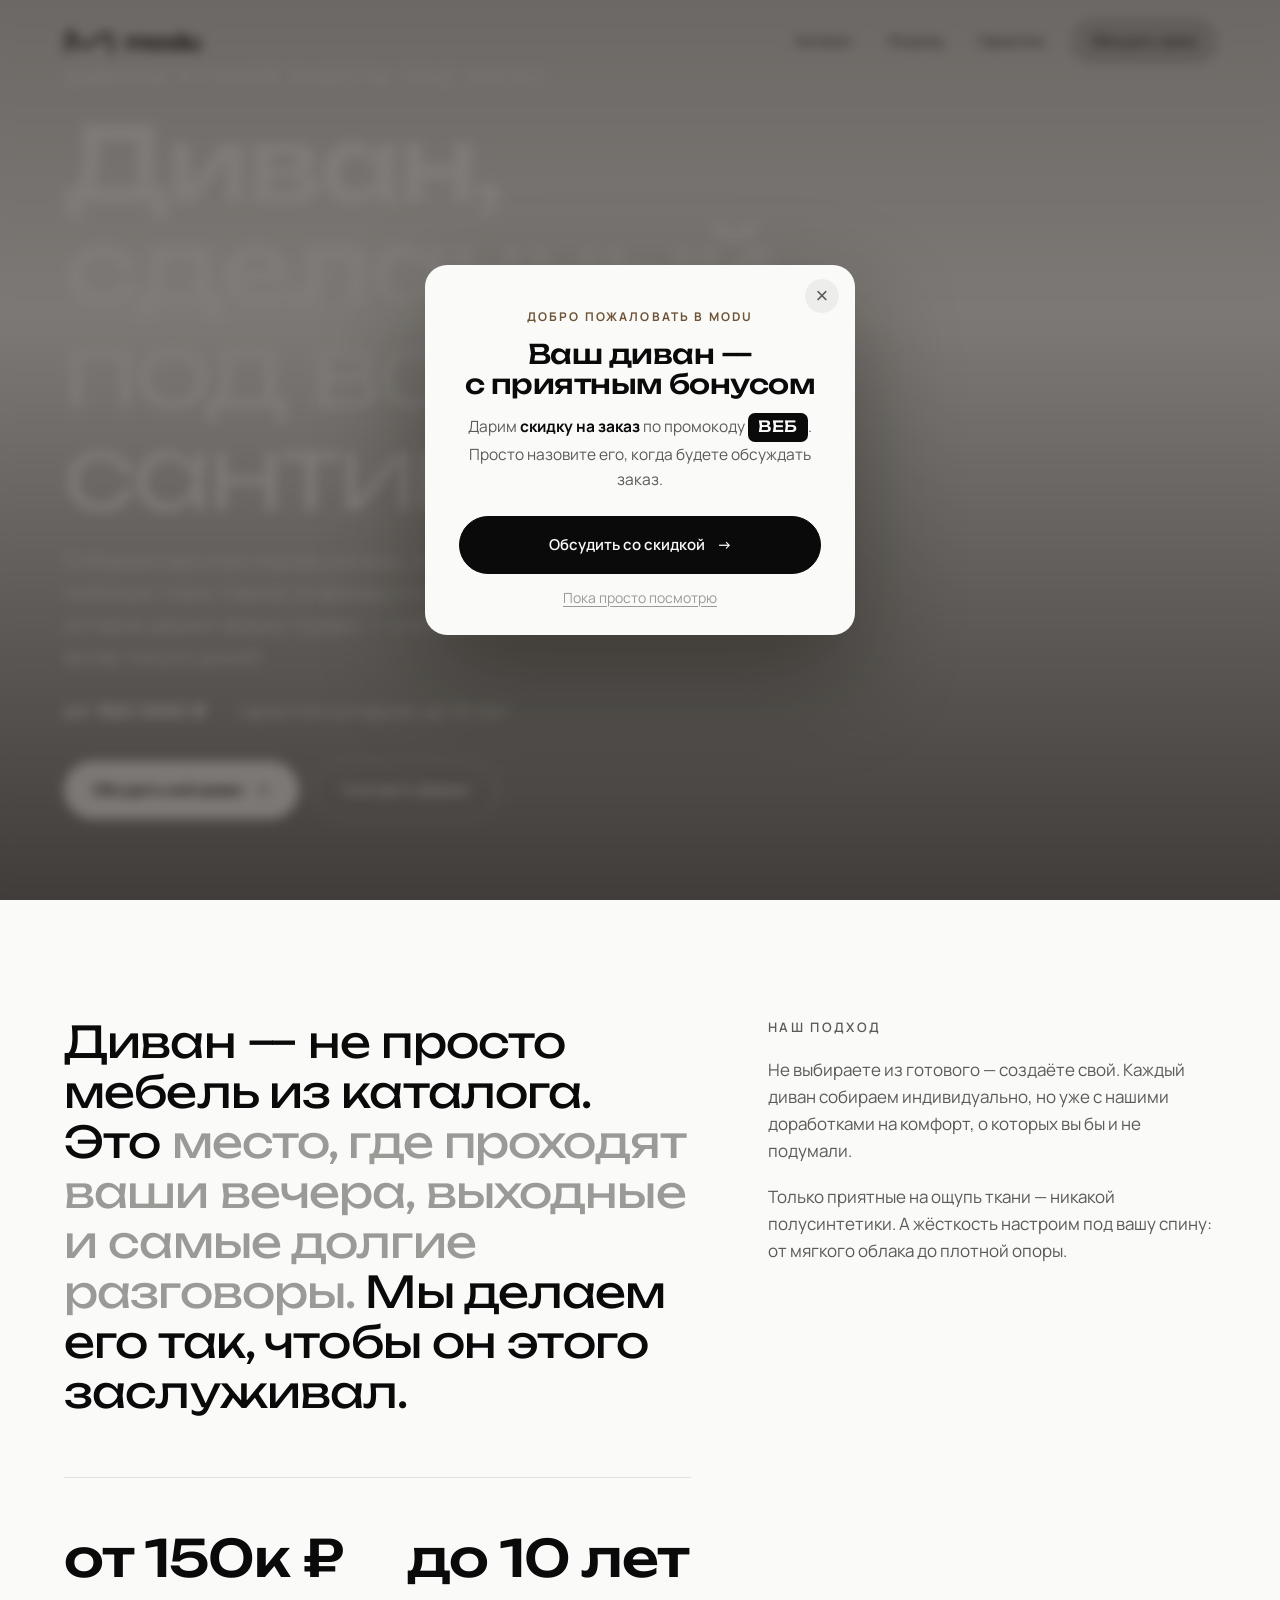
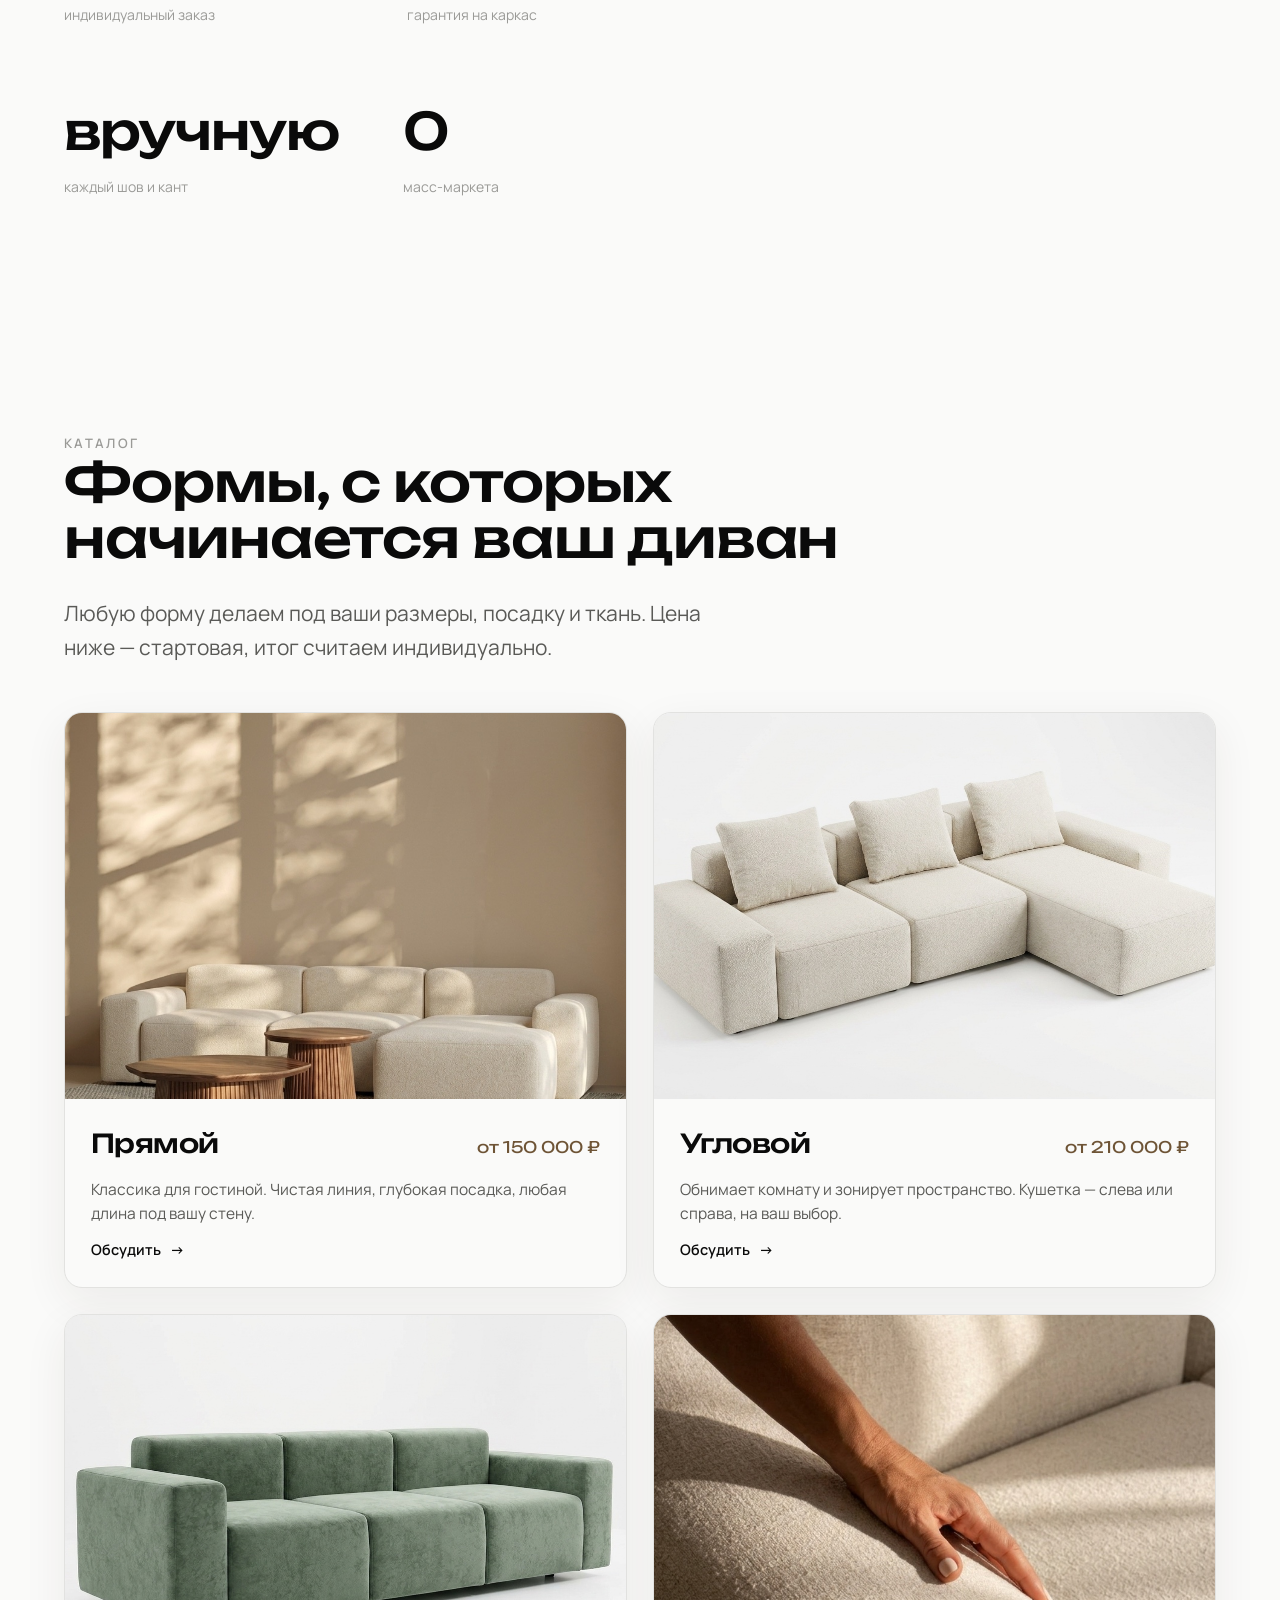
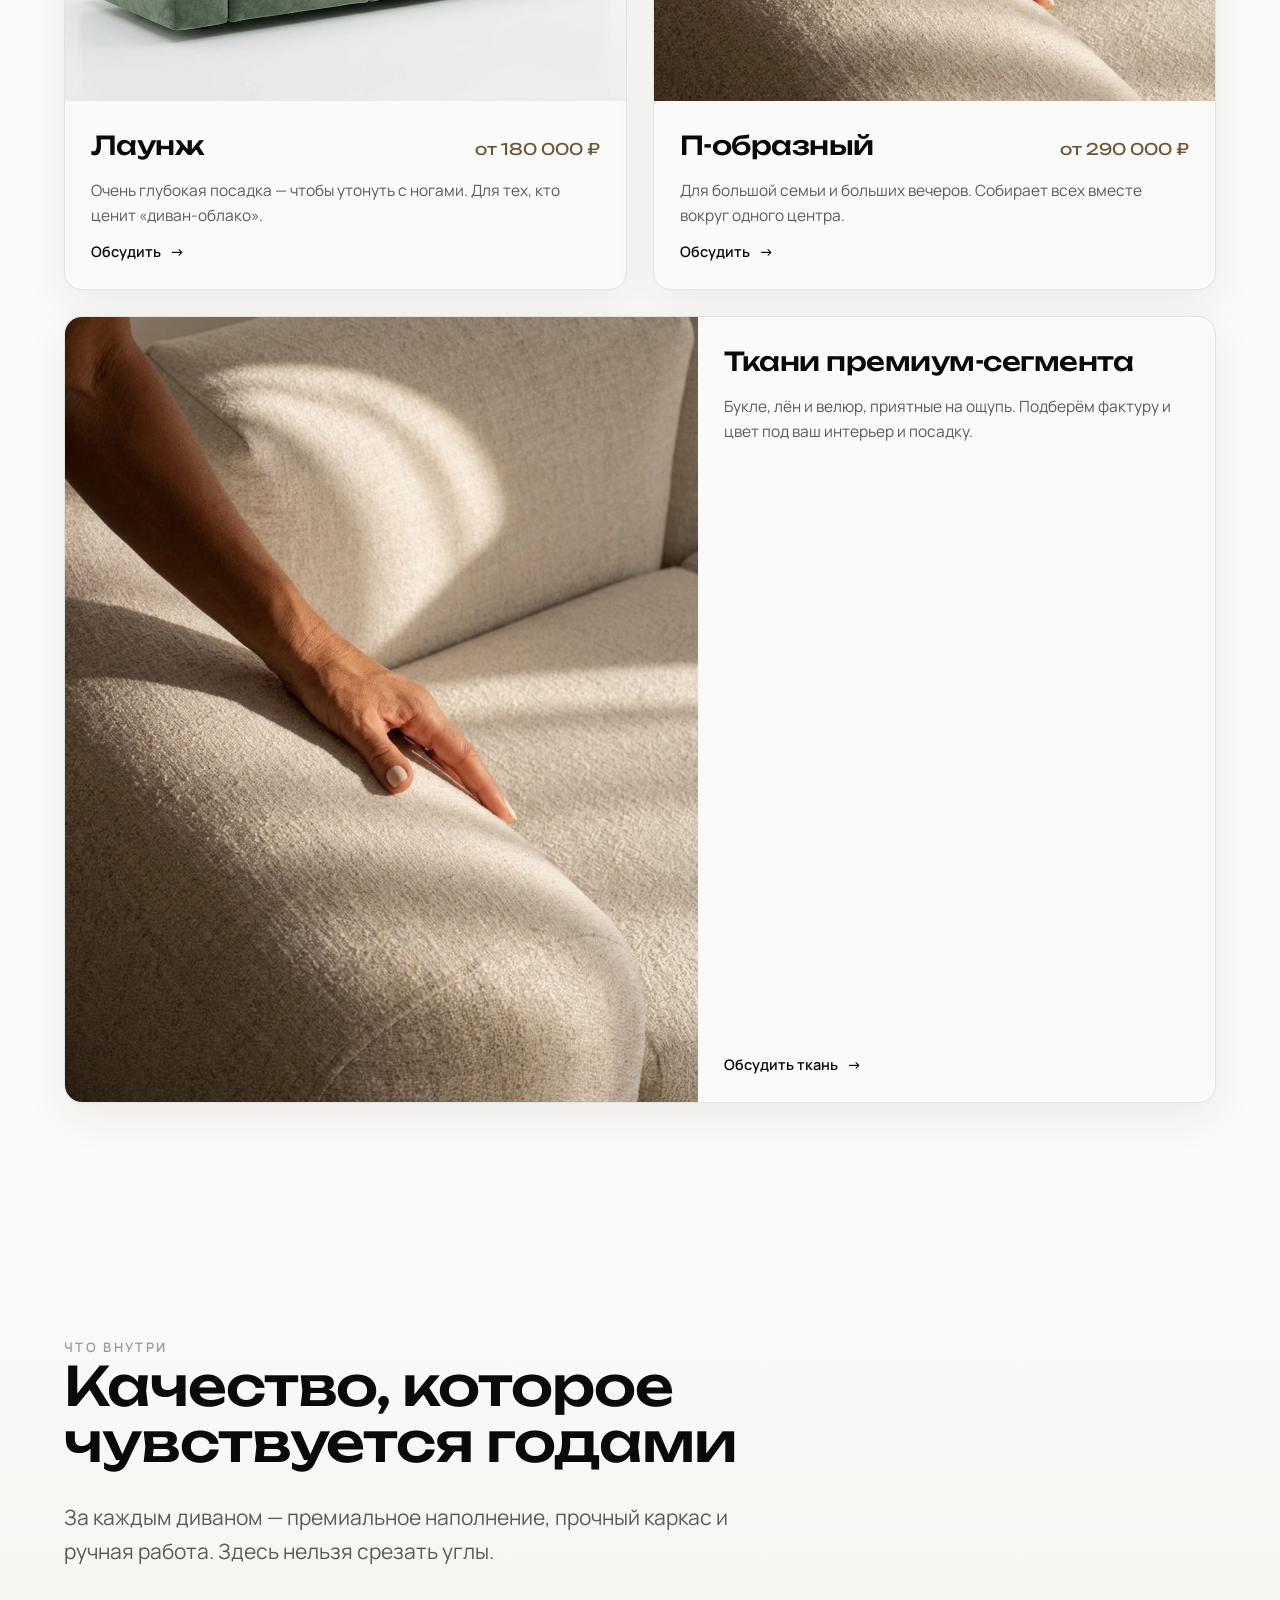
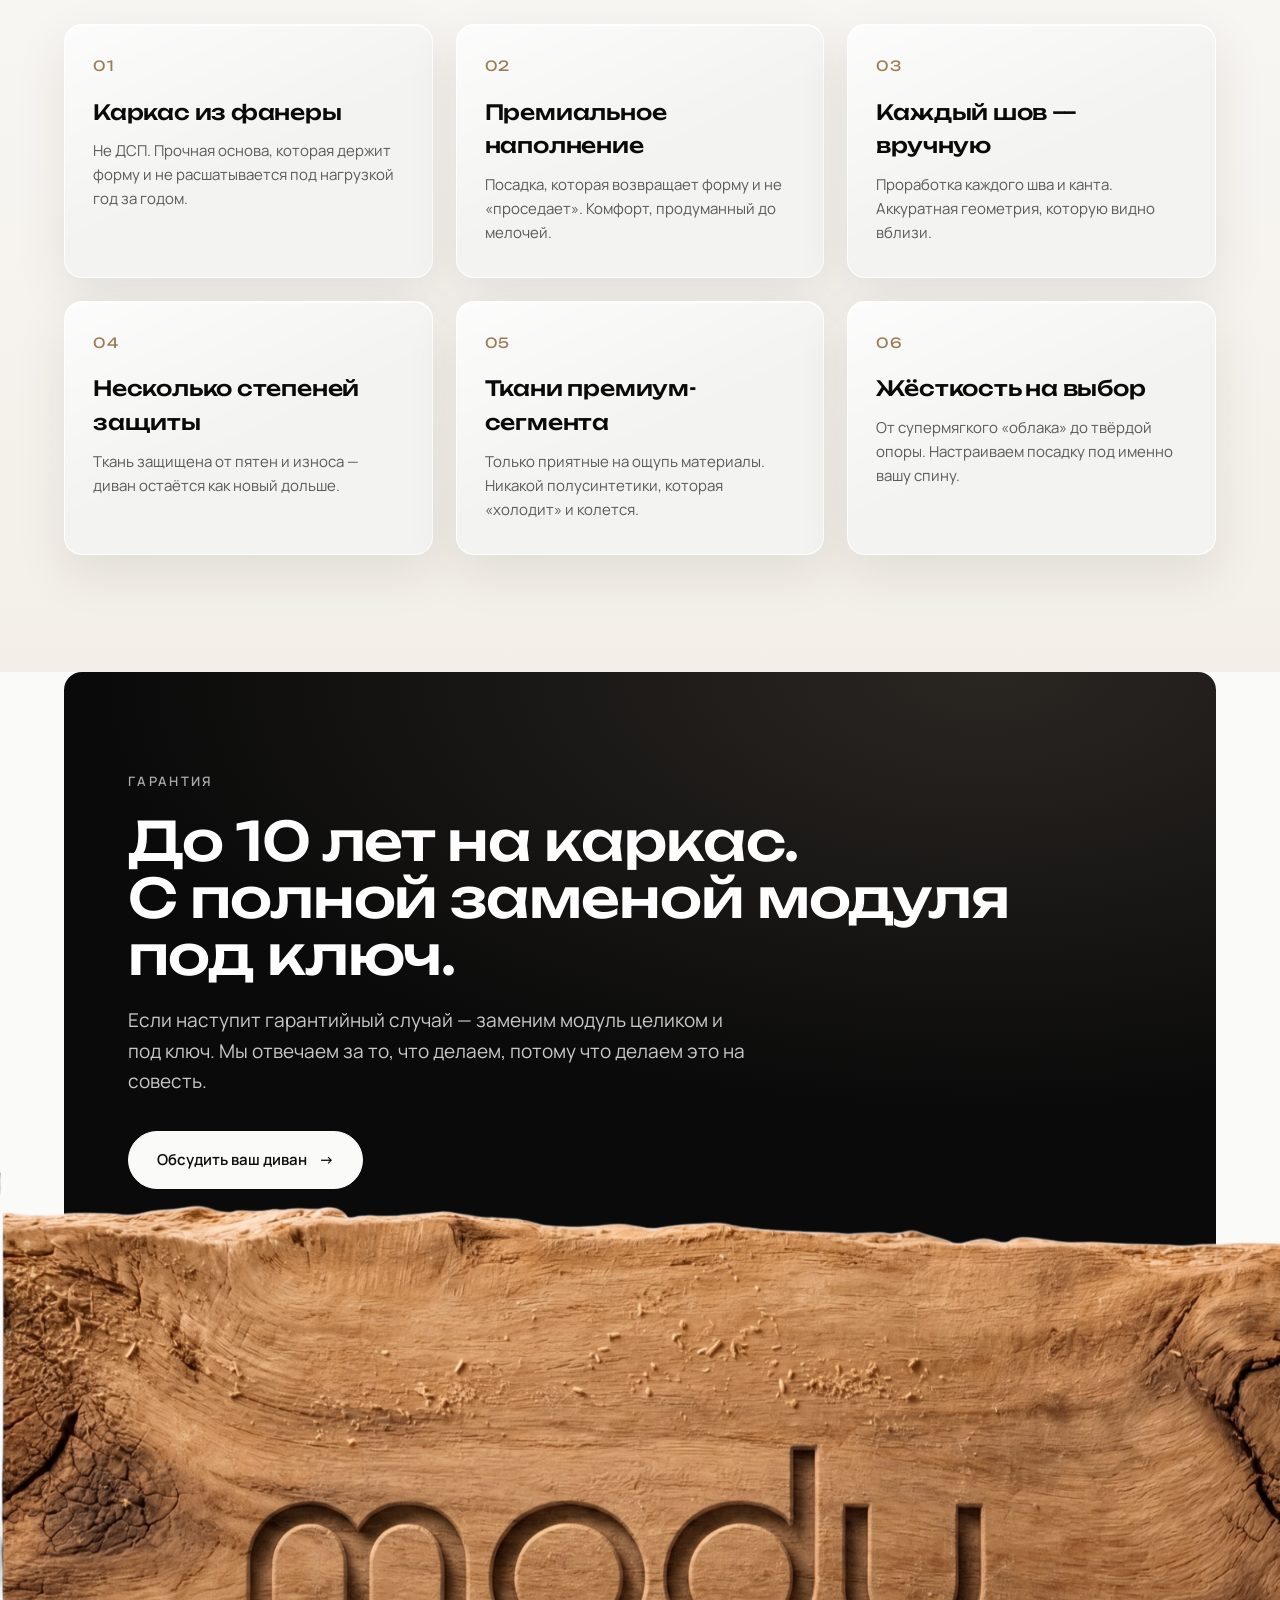
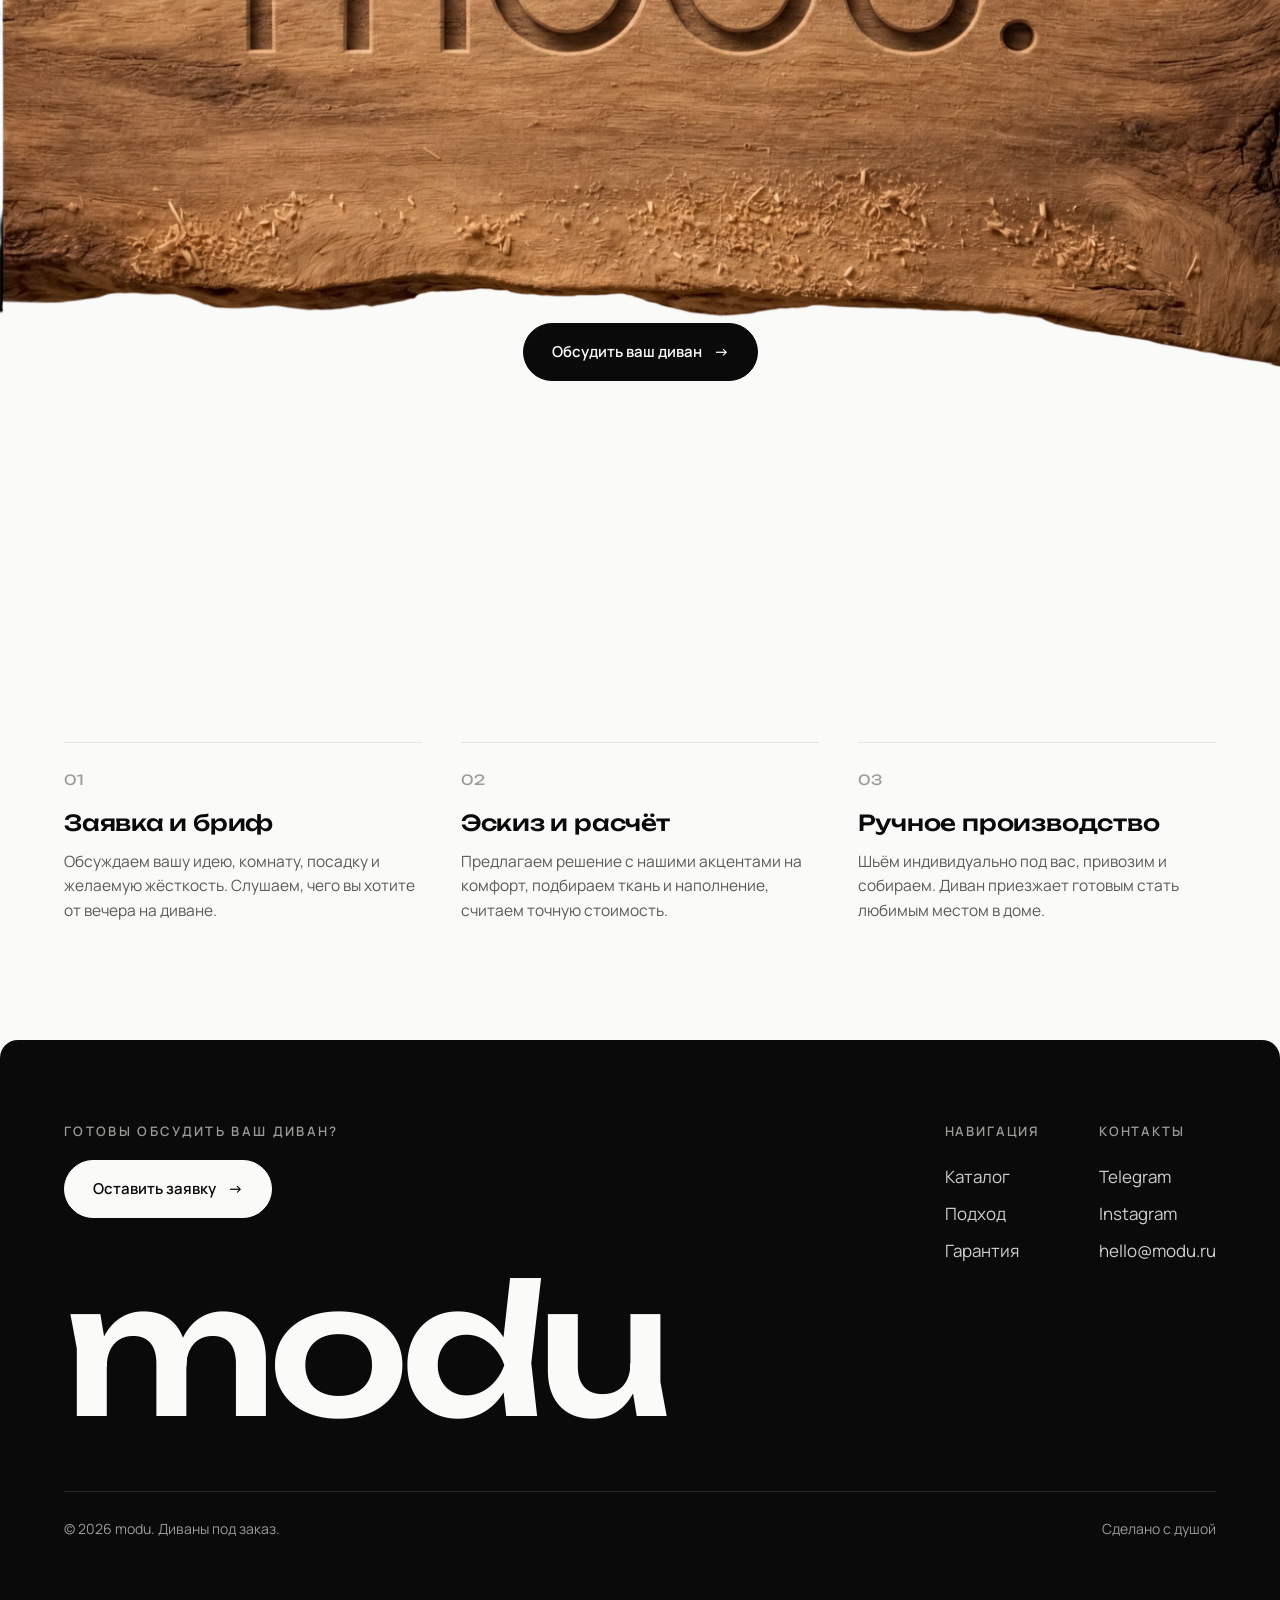
==== commit 38176a26: "Видео в H.264, приветственный поп-ап с промокодом, фиксы мобильной вёрстки - hero.mp4 (H.264, 1.7МБ)" ====
--- a/index.html
+++ b/index.html
@@ -32,7 +32,9 @@
 
   <!-- HERO -->
   <section class="hero">
-    <video src="assets/hero.mov" autoplay muted loop playsinline></video>
+    <video class="hero-video" autoplay muted loop playsinline webkit-playsinline preload="auto">
+      <source src="assets/hero.mp4" type="video/mp4" />
+    </video>
     <div class="container hero-inner">
       <p class="hero-eyebrow reveal">Диваны ручной работы под заказ</p>
       <h1>Диван, сделанный<br><span class="thin">под вас — до сантиметра</span></h1>
@@ -273,6 +275,18 @@
     </div>
   </footer>
 
+  <!-- ПРИВЕТСТВЕННЫЙ ПОП-АП -->
+  <div class="modal-overlay" id="welcome" hidden>
+    <div class="modal">
+      <button class="modal__close" id="welcome-close" aria-label="Закрыть">×</button>
+      <p class="modal__eyebrow">Добро пожаловать в modu</p>
+      <h3 class="modal__title">Ваш диван —<br>с приятным бонусом</h3>
+      <p class="modal__text">Дарим <b>скидку на заказ</b> по промокоду <span class="promo">ВЕБ</span>. Просто назовите его, когда будете обсуждать заказ.</p>
+      <a href="order.html" class="btn" id="welcome-cta">Обсудить со скидкой <span class="arrow">→</span></a>
+      <button class="modal__later" id="welcome-later">Пока просто посмотрю</button>
+    </div>
+  </div>
+
   <script src="js/main.js"></script>
 </body>
 </html>
--- a/css/style.css
+++ b/css/style.css
@@ -262,35 +262,29 @@
 .builder-full {
   position: relative;
   width: 100%;
-  min-height: 100svh;
-  overflow: hidden;
-  display: flex;
-  align-items: center;
-  justify-content: center;
-  /* фон в тон странице — белый фон фото сруба сливается без шва */
-  background: var(--milk);
-}
-.builder-full__link {
-  display: flex; align-items: center; justify-content: center;
-  width: 100%; height: 100%;
-}
+  background: transparent;               /* прозрачный фон: деревяшка наезжает на чёрный блок сверху */
+  overflow: visible;
+  /* весь блок подтягиваем вверх — сруб залезает на тёмную секцию гарантии */
+  margin-top: clamp(-120px, -9vw, -48px);
+  padding-bottom: clamp(28px, 5vw, 64px);
+  z-index: 2;
+}
+.builder-full__link { display: block; width: 100%; }
 .builder-full__img {
-  width: 100%;                 /* сруб во всю ширину, край в край */
+  width: 100%;                           /* сруб во всю ширину, край в край */
   height: auto;
   display: block;
   transition: transform 1.4s var(--ease);
 }
-.builder-full__link:hover .builder-full__img { transform: scale(1.03); }
+.builder-full__link:hover .builder-full__img { transform: scale(1.02); }
 .builder-full__overlay {
-  position: absolute; left: 0; right: 0; bottom: 0;
-  display: flex; flex-direction: column; align-items: center; gap: 18px;
-  padding: 0 24px clamp(40px, 8svh, 90px);
+  position: static;
+  margin-top: clamp(-56px, -7vw, -24px); /* кнопка ближе к деревяшке */
+  display: flex; flex-direction: column; align-items: center; gap: 14px;
+  padding: 0 24px;
   text-align: center;
 }
 .builder-full__overlay .eyebrow { color: var(--wood-dark); }
-@media (max-width: 700px) {
-  .builder-full__overlay { gap: 14px; }
-}
 
 /* (старый карточный вариант — оставлен на случай отката) */
 .builder-cta {
@@ -459,6 +453,53 @@
 .warranty .btn { margin-top: 12px; }
 
 /* ============================================================
+   Приветственный поп-ап
+   ============================================================ */
+.modal-overlay {
+  position: fixed; inset: 0; z-index: 1000;
+  display: flex; align-items: center; justify-content: center;
+  padding: 24px;
+  background: rgba(20,16,10,.55);
+  backdrop-filter: blur(6px); -webkit-backdrop-filter: blur(6px);
+  animation: modal-fade .35s var(--ease);
+}
+.modal-overlay[hidden] { display: none; }
+@keyframes modal-fade { from { opacity: 0 } to { opacity: 1 } }
+.modal {
+  position: relative;
+  width: 100%; max-width: 430px;
+  background: var(--milk);
+  border-radius: 22px;
+  padding: 42px 34px 28px;
+  text-align: center;
+  box-shadow: 0 40px 100px rgba(20,14,6,.42);
+  animation: modal-pop .45s var(--ease);
+}
+@keyframes modal-pop { from { opacity: 0; transform: translateY(20px) scale(.97) } to { opacity: 1; transform: none } }
+.modal__close {
+  position: absolute; top: 14px; right: 16px;
+  width: 34px; height: 34px; border: 0; border-radius: 50%;
+  background: rgba(0,0,0,.05); color: var(--grey); font-size: 22px; line-height: 1; cursor: pointer;
+  transition: background .2s;
+}
+.modal__close:hover { background: rgba(0,0,0,.1); }
+.modal__eyebrow { font-size: 12px; letter-spacing: .18em; text-transform: uppercase; color: var(--wood-dark); font-weight: 700; }
+.modal__title { font-family: var(--font-display); font-weight: 500; font-size: 27px; line-height: 1.12; letter-spacing: -.02em; margin: 12px 0 14px; }
+.modal__text { color: var(--grey); font-size: 15.5px; margin-bottom: 24px; }
+.modal__text b { color: var(--graphite); }
+.promo {
+  display: inline-block; font-family: var(--font-display); font-weight: 500;
+  background: var(--graphite); color: var(--milk); padding: 2px 10px; border-radius: 7px; letter-spacing: .06em;
+}
+.modal .btn { width: 100%; justify-content: center; }
+.modal__later {
+  display: block; margin: 14px auto 0; border: 0; background: none; cursor: pointer;
+  color: var(--grey-2); font-size: 14px; font-family: var(--font-body);
+  text-decoration: underline; text-underline-offset: 3px;
+}
+.modal__later:hover { color: var(--grey); }
+
+/* ============================================================
    Появление при скролле
    ============================================================ */
 .reveal { opacity: 0; transform: translateY(28px); transition: opacity .9s var(--ease), transform .9s var(--ease); }
@@ -485,6 +526,9 @@
 
 /* Крупный телефон */
 @media (max-width: 680px) {
+  /* hero: контент от верха (под шапкой), а не прижат к низу — иначе налезает на шапку */
+  .hero { align-items: flex-start; height: auto; min-height: 100svh; }
+  .hero-inner { padding-top: 92px; padding-bottom: 48px; }
   .catalog-grid { grid-template-columns: 1fr; }
   .features { grid-template-columns: 1fr; }
   .warranty { margin: 0; border-radius: 0; }
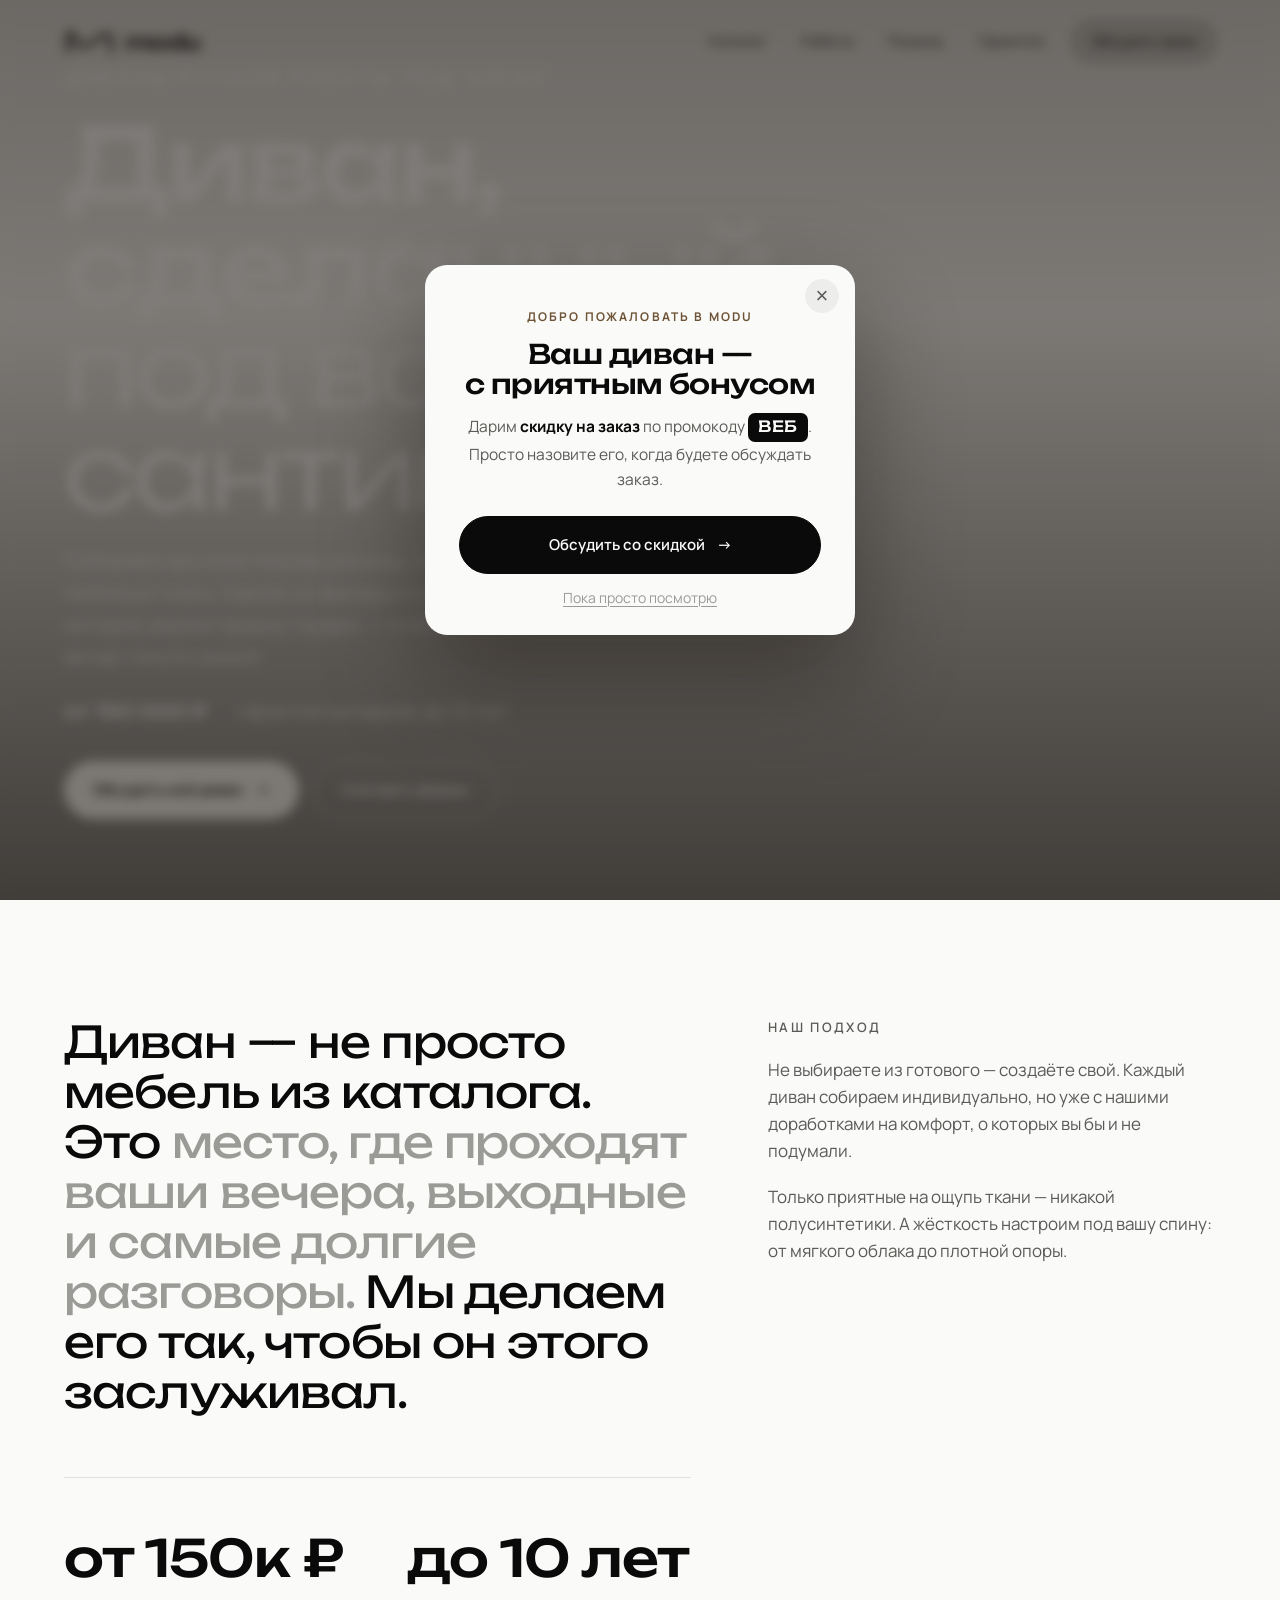
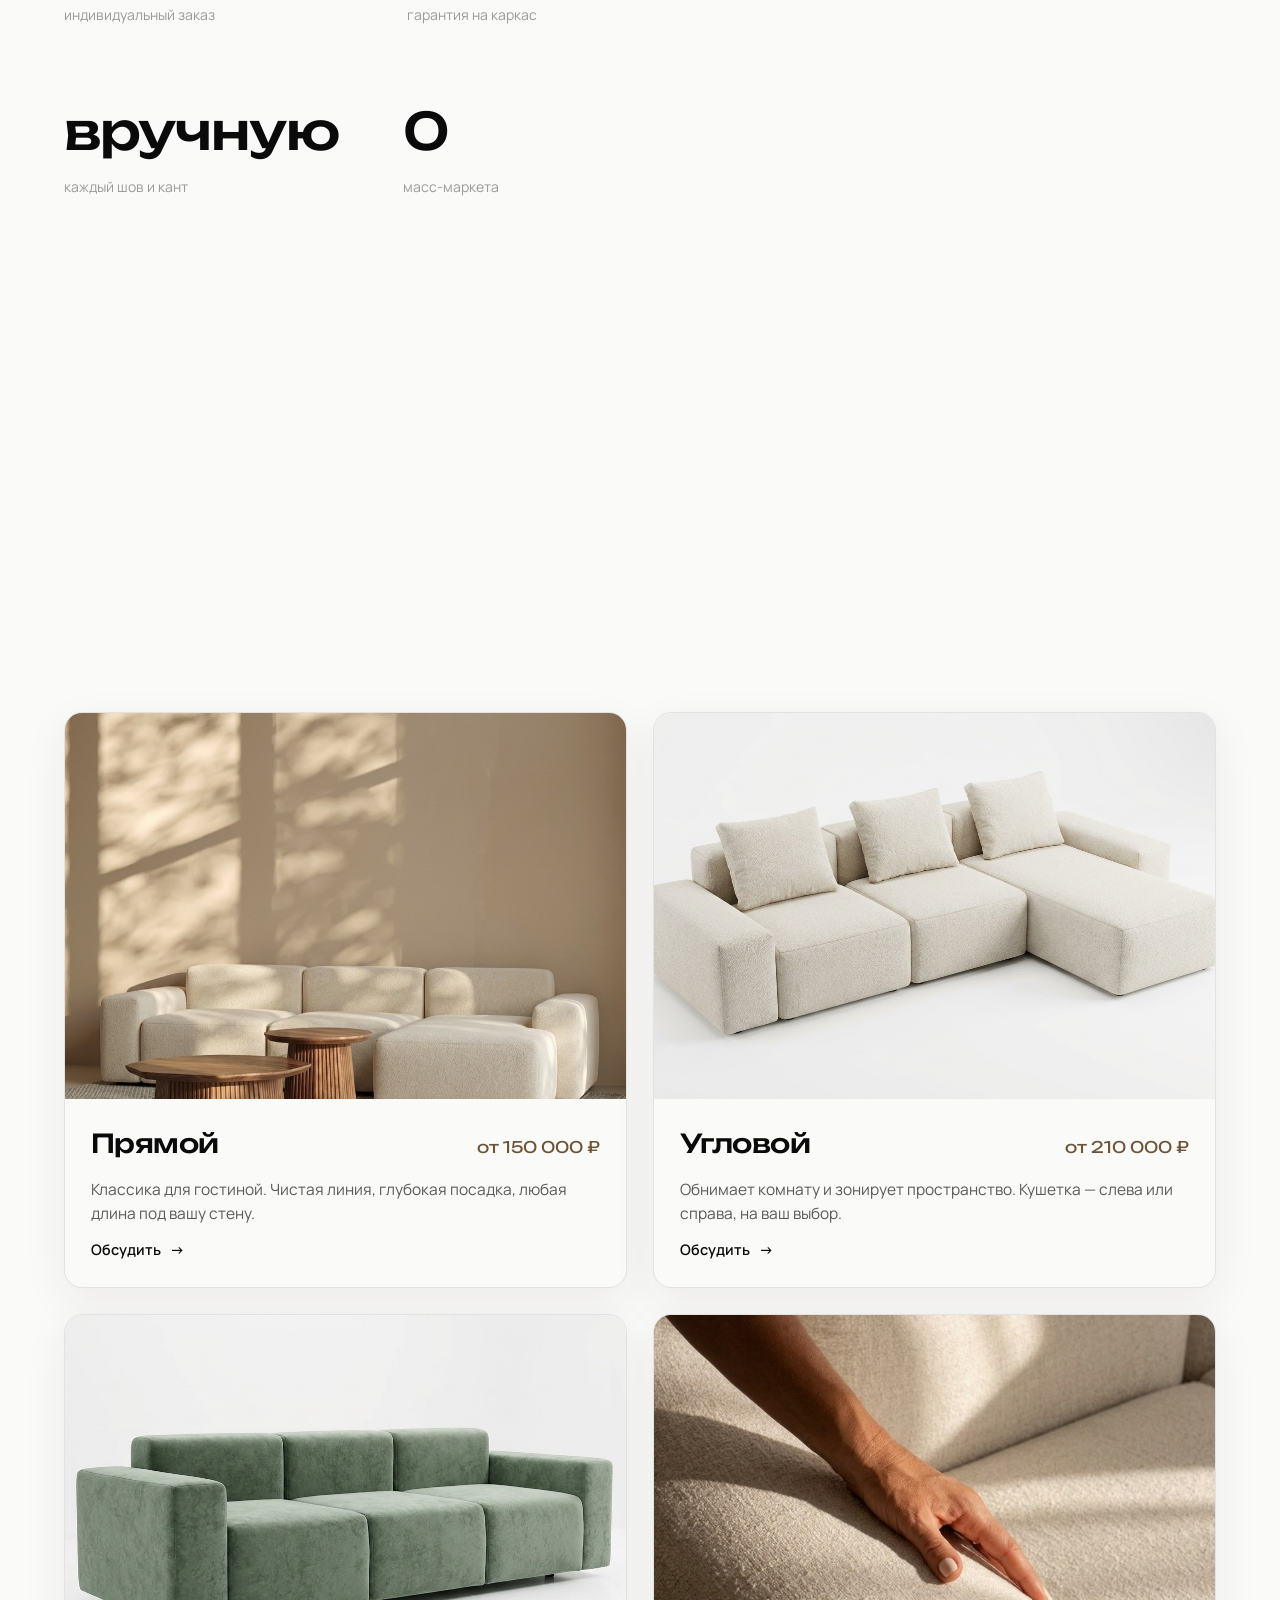
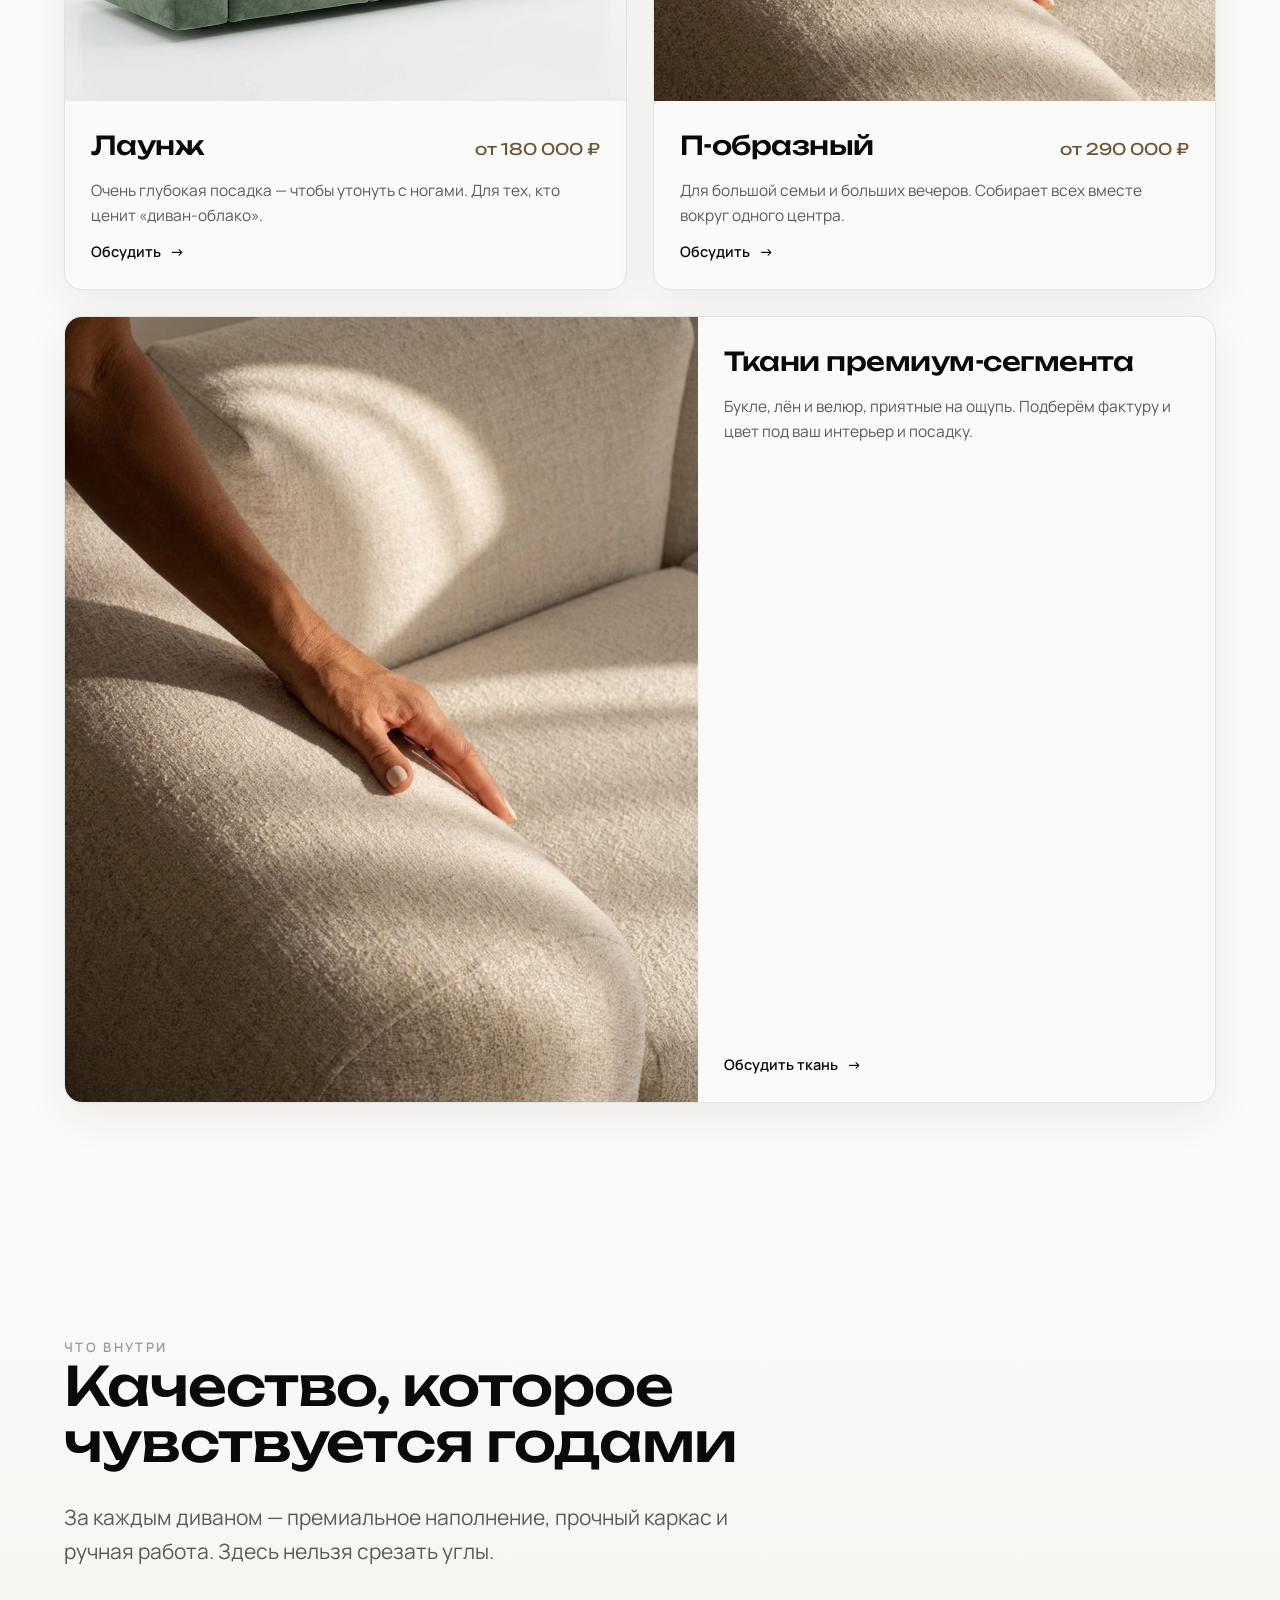
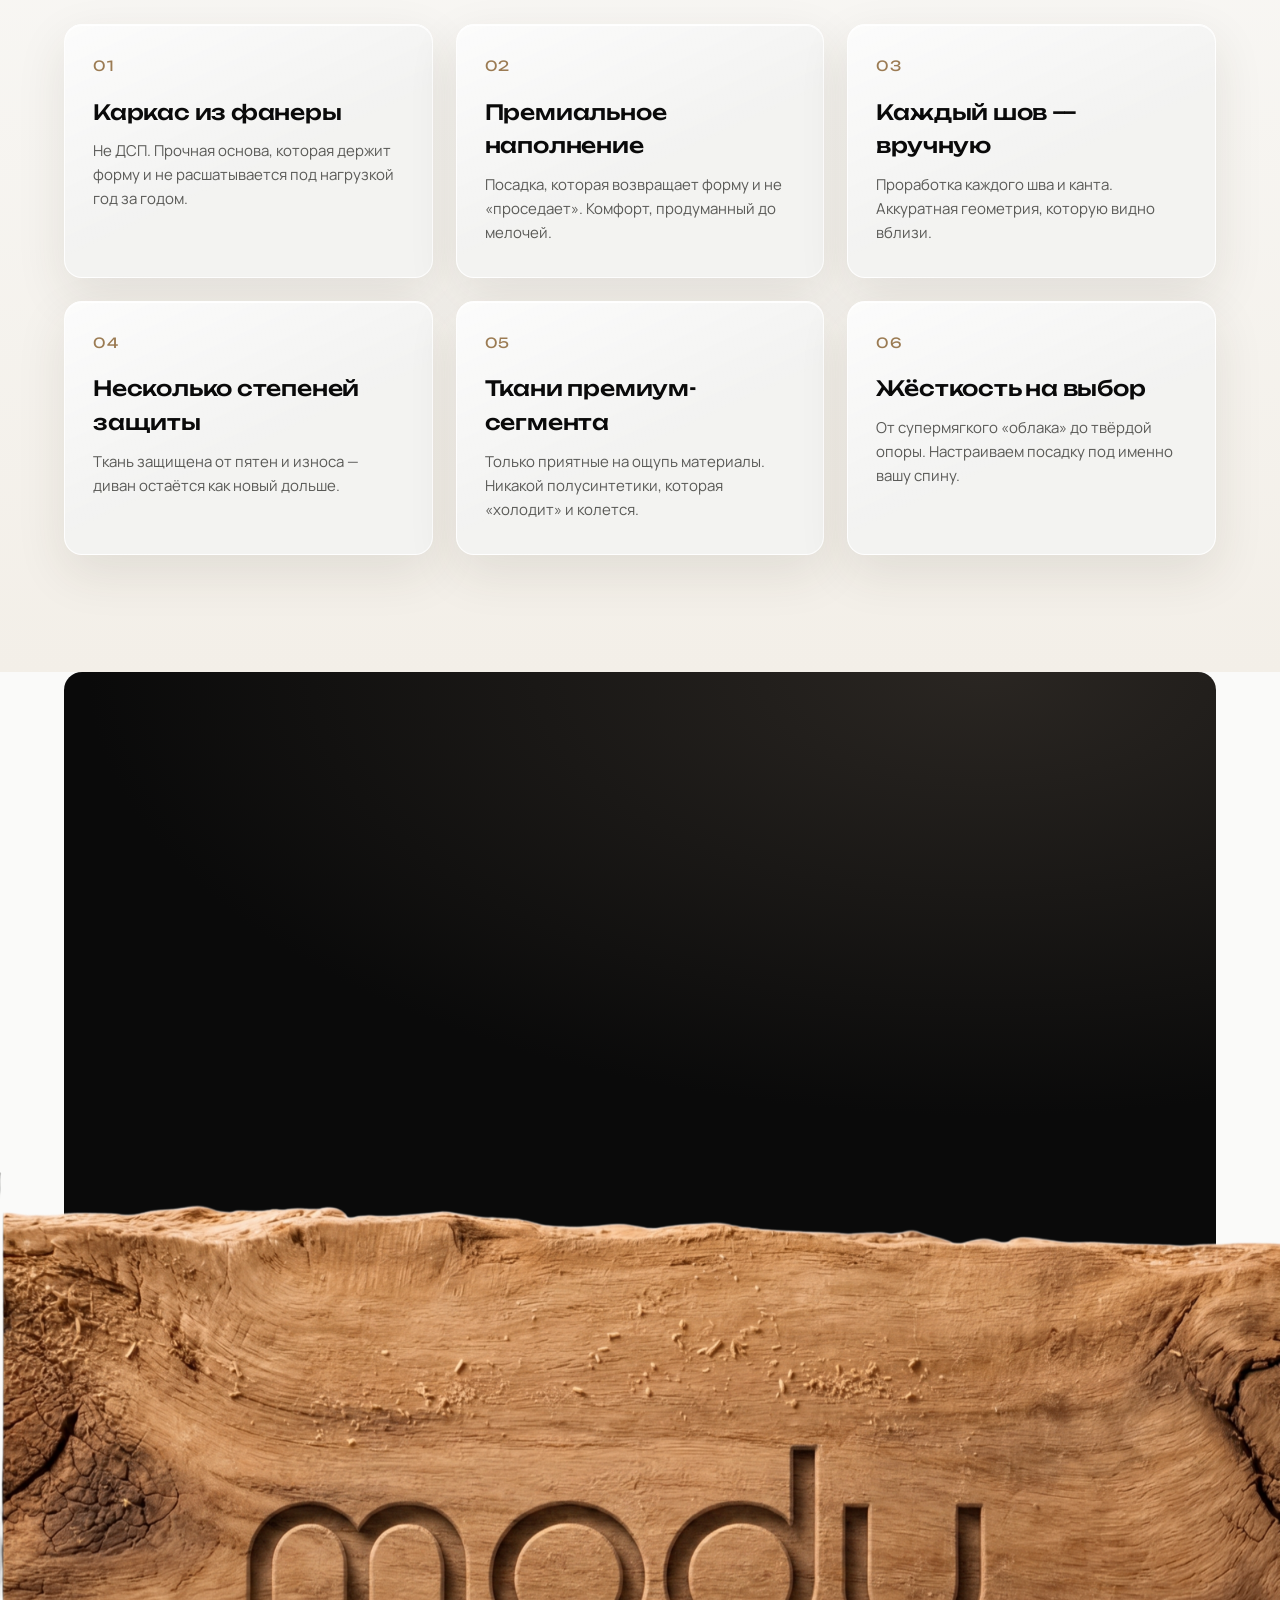
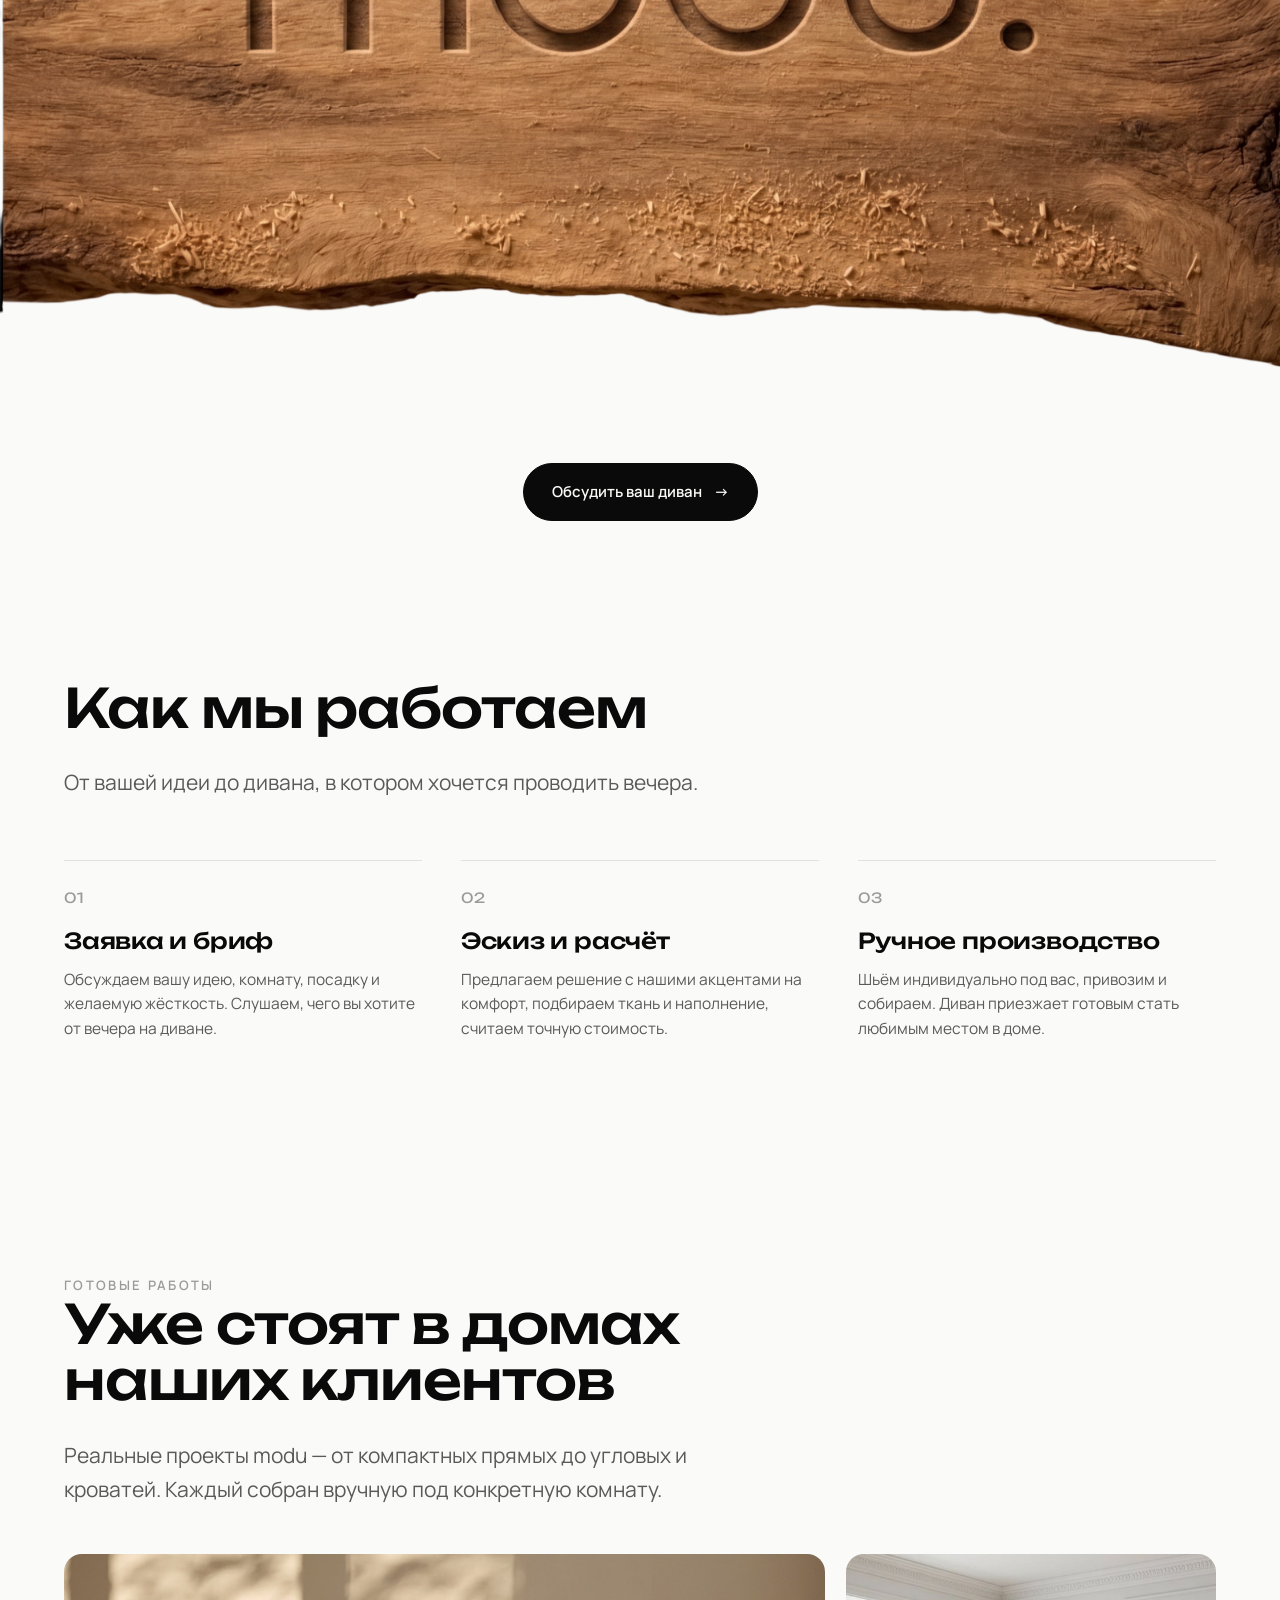
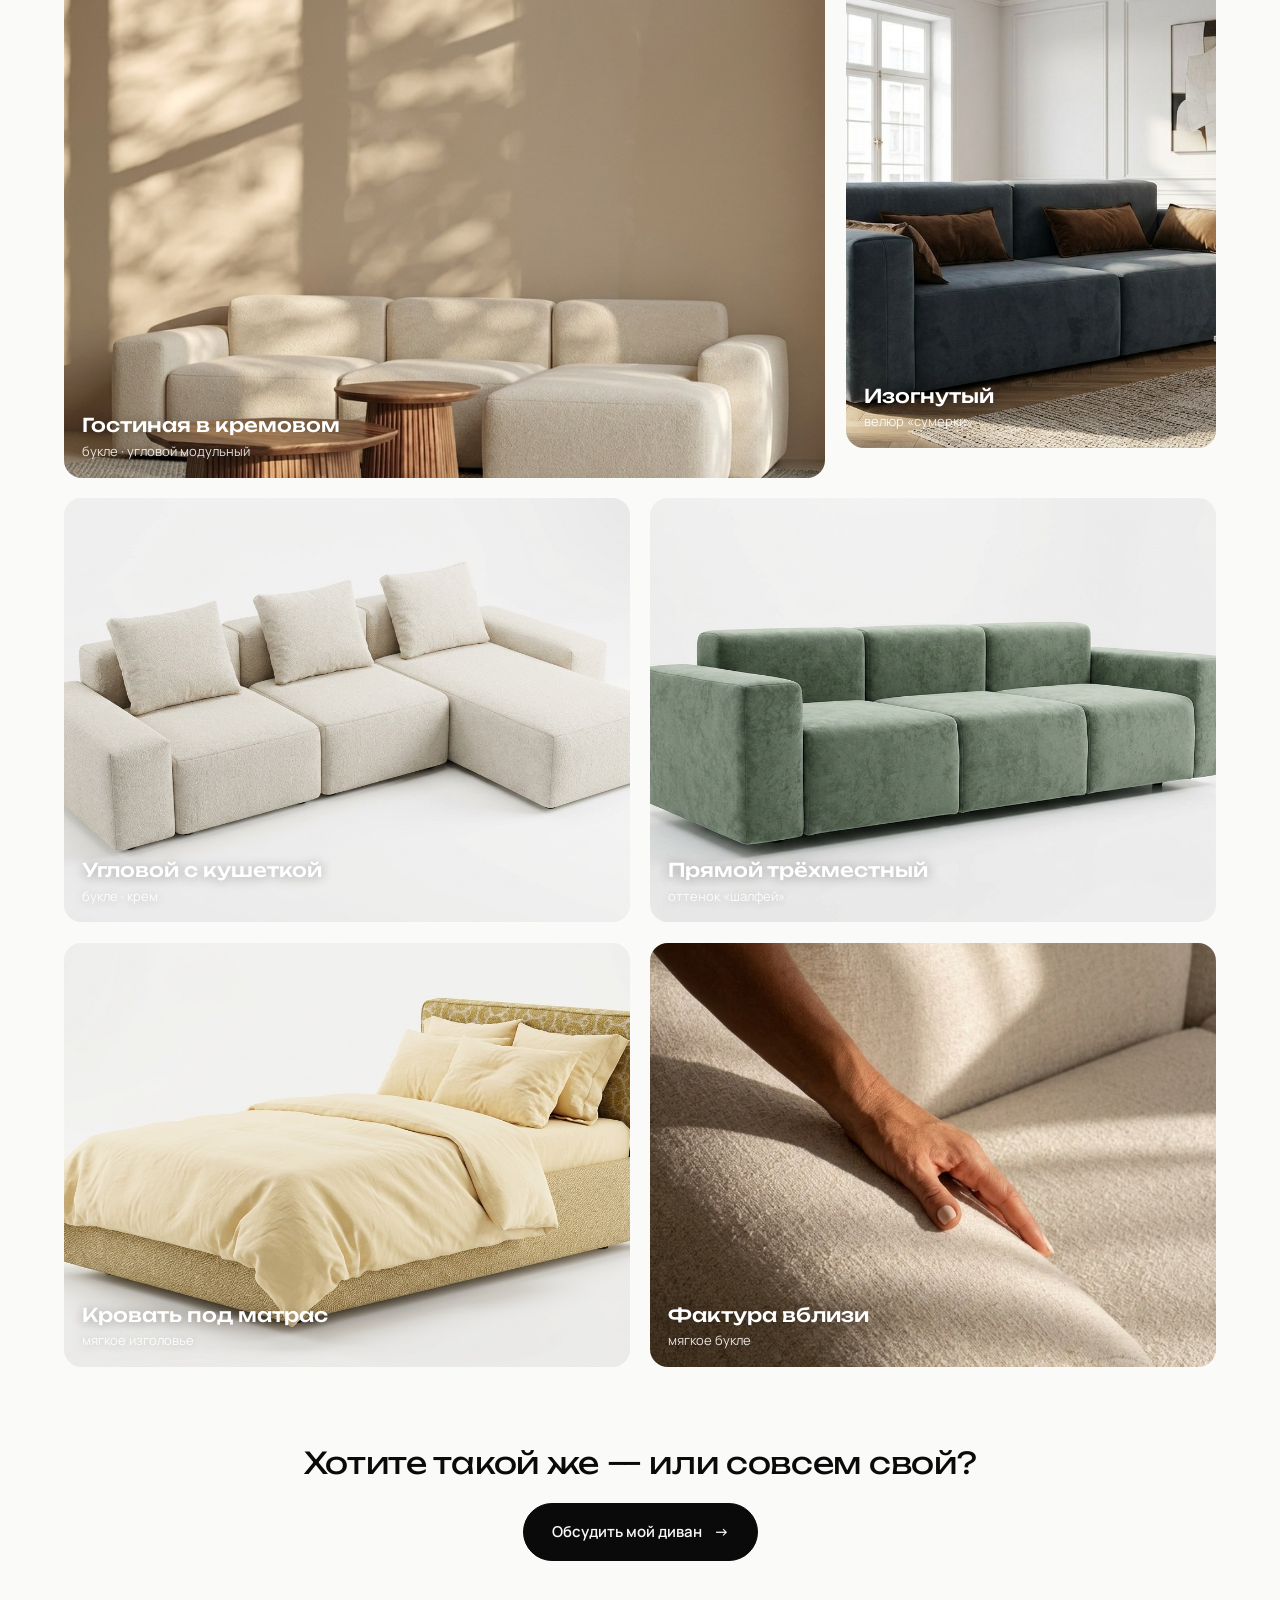
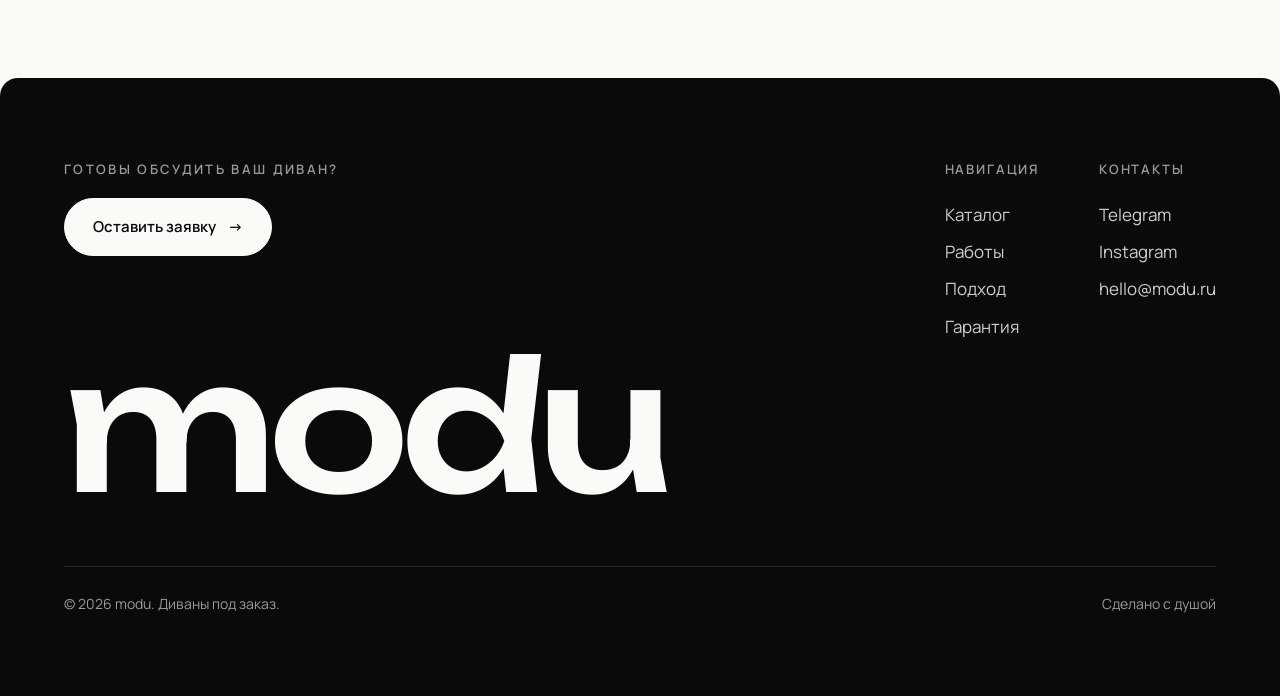
==== commit 259b9cc8: "Экран загрузки + раздел «Готовые работы» - загрузочный экран (логотип modu на фоне интерьера + полос" ====
--- a/index.html
+++ b/index.html
@@ -12,6 +12,11 @@
   <link rel="stylesheet" href="css/style.css" />
 </head>
 <body>
+
+  <!-- ЭКРАН ЗАГРУЗКИ -->
+  <div id="preloader" aria-hidden="true">
+    <div class="preloader__bar"><i></i></div>
+  </div>
 
   <!-- ШАПКА -->
   <header class="nav">
@@ -24,6 +29,7 @@
     </a>
     <nav class="nav-links">
       <a href="#catalog">Каталог</a>
+      <a href="#works">Работы</a>
       <a href="#approach">Подход</a>
       <a href="#warranty">Гарантия</a>
     </nav>
@@ -244,6 +250,57 @@
     </div>
   </section>
 
+  <!-- ГОТОВЫЕ РАБОТЫ -->
+  <section class="section-pad" id="works">
+    <div class="container">
+      <div class="gallery-head reveal">
+        <div>
+          <p class="eyebrow">Готовые работы</p>
+          <h2>Уже стоят в домах<br>наших клиентов</h2>
+        </div>
+        <p class="lead">Реальные проекты modu — от компактных прямых до угловых и кроватей. Каждый собран вручную под конкретную комнату.</p>
+      </div>
+
+      <div class="gallery-grid">
+        <figure class="card wide reveal">
+          <img src="assets/photos/room.jpg" alt="Угловой диван modu в гостиной" onerror="this.style.display='none';this.nextElementSibling.style.display='flex'">
+          <div class="ph" style="display:none">фото: room.jpg</div>
+          <figcaption class="cap"><div class="t">Гостиная в кремовом</div><div class="s">букле · угловой модульный</div></figcaption>
+        </figure>
+        <figure class="card tall reveal">
+          <img src="assets/photos/work-curved.jpg" alt="Изогнутый диван modu" onerror="this.style.display='none';this.nextElementSibling.style.display='flex'">
+          <div class="ph" style="display:none">фото: work-curved.jpg</div>
+          <figcaption class="cap"><div class="t">Изогнутый</div><div class="s">велюр «сумерки»</div></figcaption>
+        </figure>
+        <figure class="card half reveal">
+          <img src="assets/photos/studio.jpg" alt="Угловой диван с кушеткой" onerror="this.style.display='none';this.nextElementSibling.style.display='flex'">
+          <div class="ph" style="display:none">фото: studio.jpg</div>
+          <figcaption class="cap"><div class="t">Угловой с кушеткой</div><div class="s">букле · крем</div></figcaption>
+        </figure>
+        <figure class="card half reveal">
+          <img src="assets/photos/detail.jpg" alt="Прямой диван modu" onerror="this.style.display='none';this.nextElementSibling.style.display='flex'">
+          <div class="ph" style="display:none">фото: detail.jpg</div>
+          <figcaption class="cap"><div class="t">Прямой трёхместный</div><div class="s">оттенок «шалфей»</div></figcaption>
+        </figure>
+        <figure class="card half reveal">
+          <img src="assets/photos/work-bed.jpg" alt="Кровать modu под матрас" onerror="this.style.display='none';this.nextElementSibling.style.display='flex'">
+          <div class="ph" style="display:none">фото: work-bed.jpg</div>
+          <figcaption class="cap"><div class="t">Кровать под матрас</div><div class="s">мягкое изголовье</div></figcaption>
+        </figure>
+        <figure class="card half reveal">
+          <img src="assets/photos/texture.jpg" alt="Фактура ткани modu" onerror="this.style.display='none';this.nextElementSibling.style.display='flex'">
+          <div class="ph" style="display:none">фото: texture.jpg</div>
+          <figcaption class="cap"><div class="t">Фактура вблизи</div><div class="s">мягкое букле</div></figcaption>
+        </figure>
+      </div>
+
+      <div class="works-cta reveal">
+        <p>Хотите такой же — или совсем свой?</p>
+        <a href="order.html" class="btn">Обсудить мой диван <span class="arrow">→</span></a>
+      </div>
+    </div>
+  </section>
+
   <!-- ПОДВАЛ / КОНТАКТ -->
   <footer class="footer" id="contact">
     <div class="container">
@@ -256,6 +313,7 @@
           <div class="col">
             <h4>Навигация</h4>
             <a href="#catalog">Каталог</a>
+            <a href="#works">Работы</a>
             <a href="#approach">Подход</a>
             <a href="#warranty">Гарантия</a>
           </div>
--- a/css/style.css
+++ b/css/style.css
@@ -266,7 +266,7 @@
   overflow: visible;
   /* весь блок подтягиваем вверх — сруб залезает на тёмную секцию гарантии */
   margin-top: clamp(-120px, -9vw, -48px);
-  padding-bottom: clamp(28px, 5vw, 64px);
+  padding-bottom: clamp(44px, 8vw, 96px);
   z-index: 2;
 }
 .builder-full__link { display: block; width: 100%; }
@@ -279,11 +279,14 @@
 .builder-full__link:hover .builder-full__img { transform: scale(1.02); }
 .builder-full__overlay {
   position: static;
-  margin-top: clamp(-56px, -7vw, -24px); /* кнопка ближе к деревяшке */
+  /* кнопка с отступом от сруба — примерно посередине до заголовка ниже */
+  margin-top: clamp(40px, 10vw, 84px);
   display: flex; flex-direction: column; align-items: center; gap: 14px;
   padding: 0 24px;
   text-align: center;
 }
+/* секцию «Как мы работаем» чуть подтягиваем — кнопка садится по центру */
+#how { padding-top: clamp(52px, 7vh, 92px); }
 .builder-full__overlay .eyebrow { color: var(--wood-dark); }
 
 /* (старый карточный вариант — оставлен на случай отката) */
@@ -504,6 +507,36 @@
    ============================================================ */
 .reveal { opacity: 0; transform: translateY(28px); transition: opacity .9s var(--ease), transform .9s var(--ease); }
 .reveal.in { opacity: 1; transform: none; }
+
+/* ============================================================
+   Экран загрузки
+   ============================================================ */
+#preloader {
+  position: fixed; inset: 0; z-index: 3000;
+  background: #2a221b url('../assets/loader.jpg') center / cover no-repeat;
+  transition: opacity .6s var(--ease);
+}
+#preloader.hide { opacity: 0; pointer-events: none; }
+.preloader__bar {
+  position: absolute; left: 50%; bottom: 13%; transform: translateX(-50%);
+  width: min(180px, 44vw); height: 3px; border-radius: 3px;
+  background: rgba(255,255,255,.22); overflow: hidden;
+}
+.preloader__bar i {
+  position: absolute; top: 0; left: -40%; height: 100%; width: 40%;
+  background: #fff; border-radius: 3px; animation: loadbar 1.05s var(--ease) infinite;
+}
+@keyframes loadbar { 0% { left: -40% } 100% { left: 110% } }
+
+/* CTA под галереей готовых работ */
+.works-cta {
+  margin-top: clamp(40px, 6vw, 72px);
+  display: flex; flex-direction: column; align-items: center; gap: 16px; text-align: center;
+}
+.works-cta p {
+  font-family: var(--font-display); font-weight: 400;
+  font-size: clamp(20px, 2.6vw, 30px); letter-spacing: -.01em;
+}
 
 /* ============================================================
    Адаптив
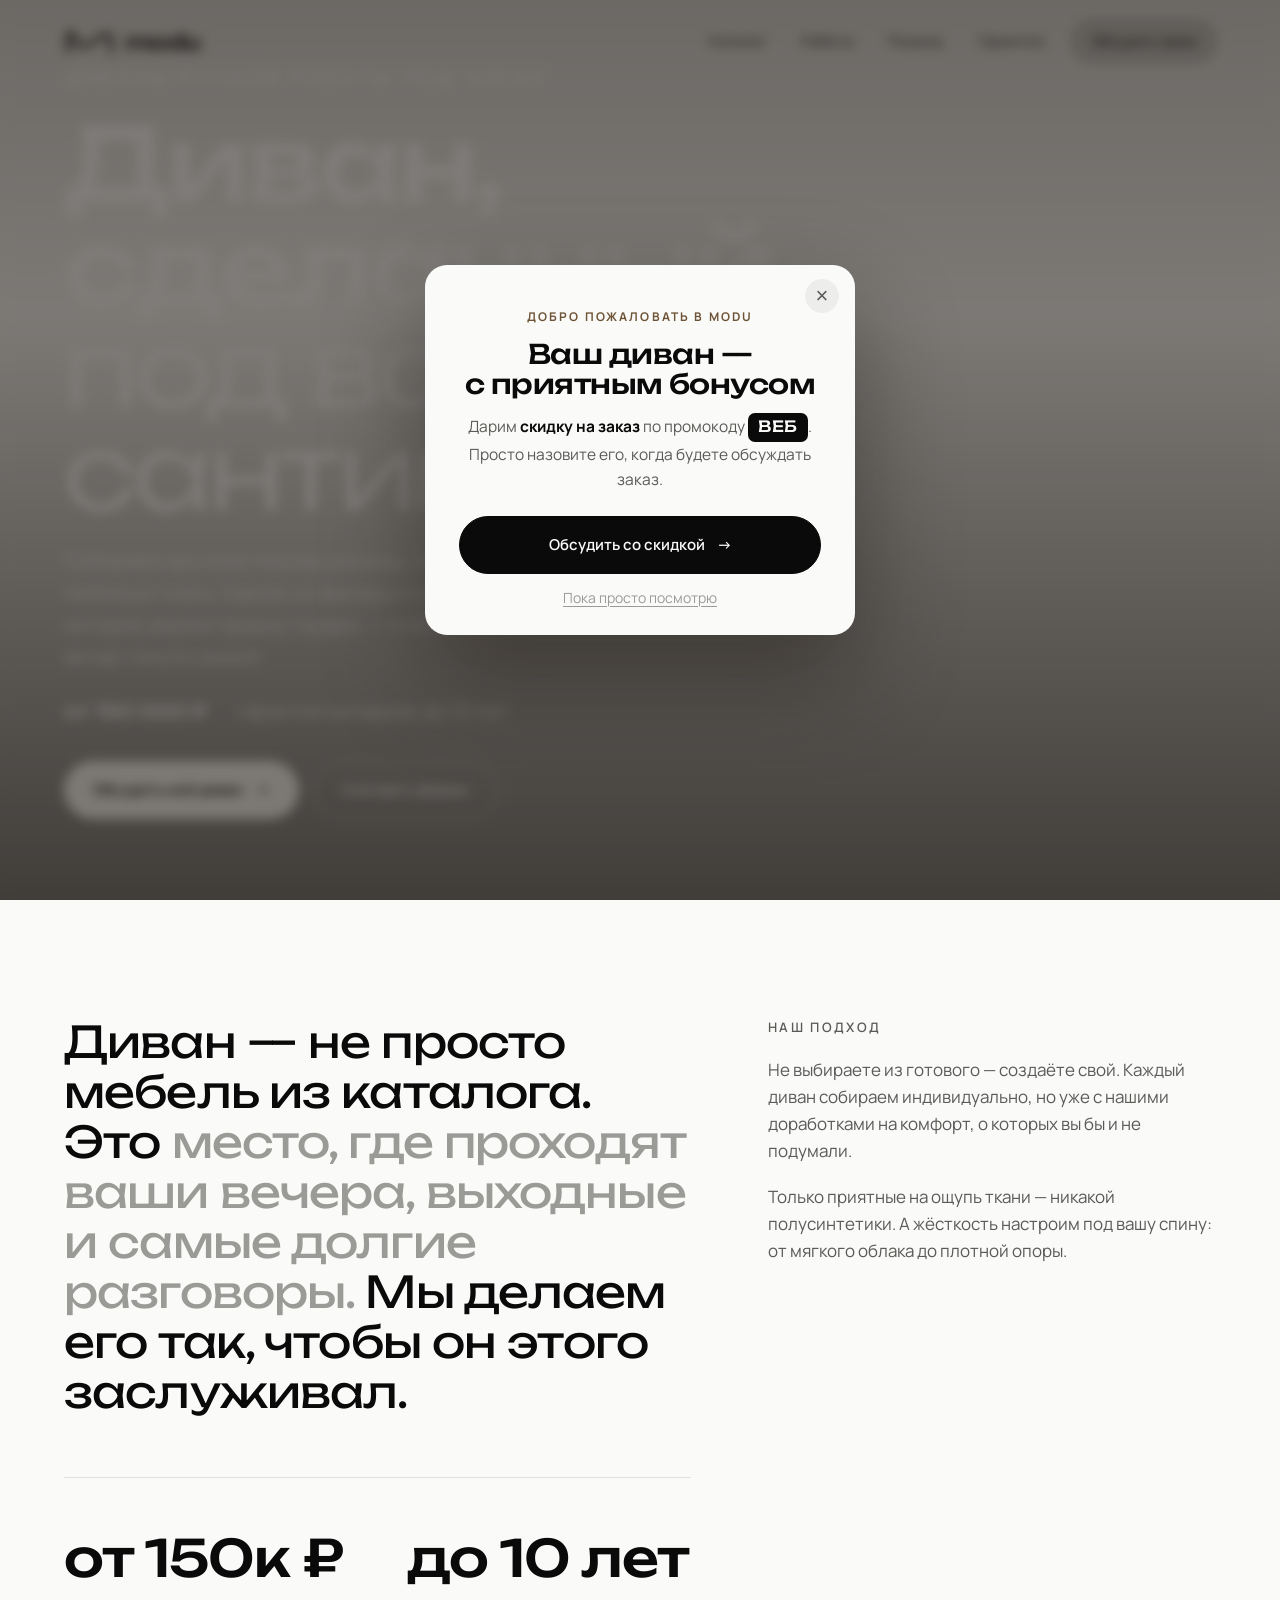
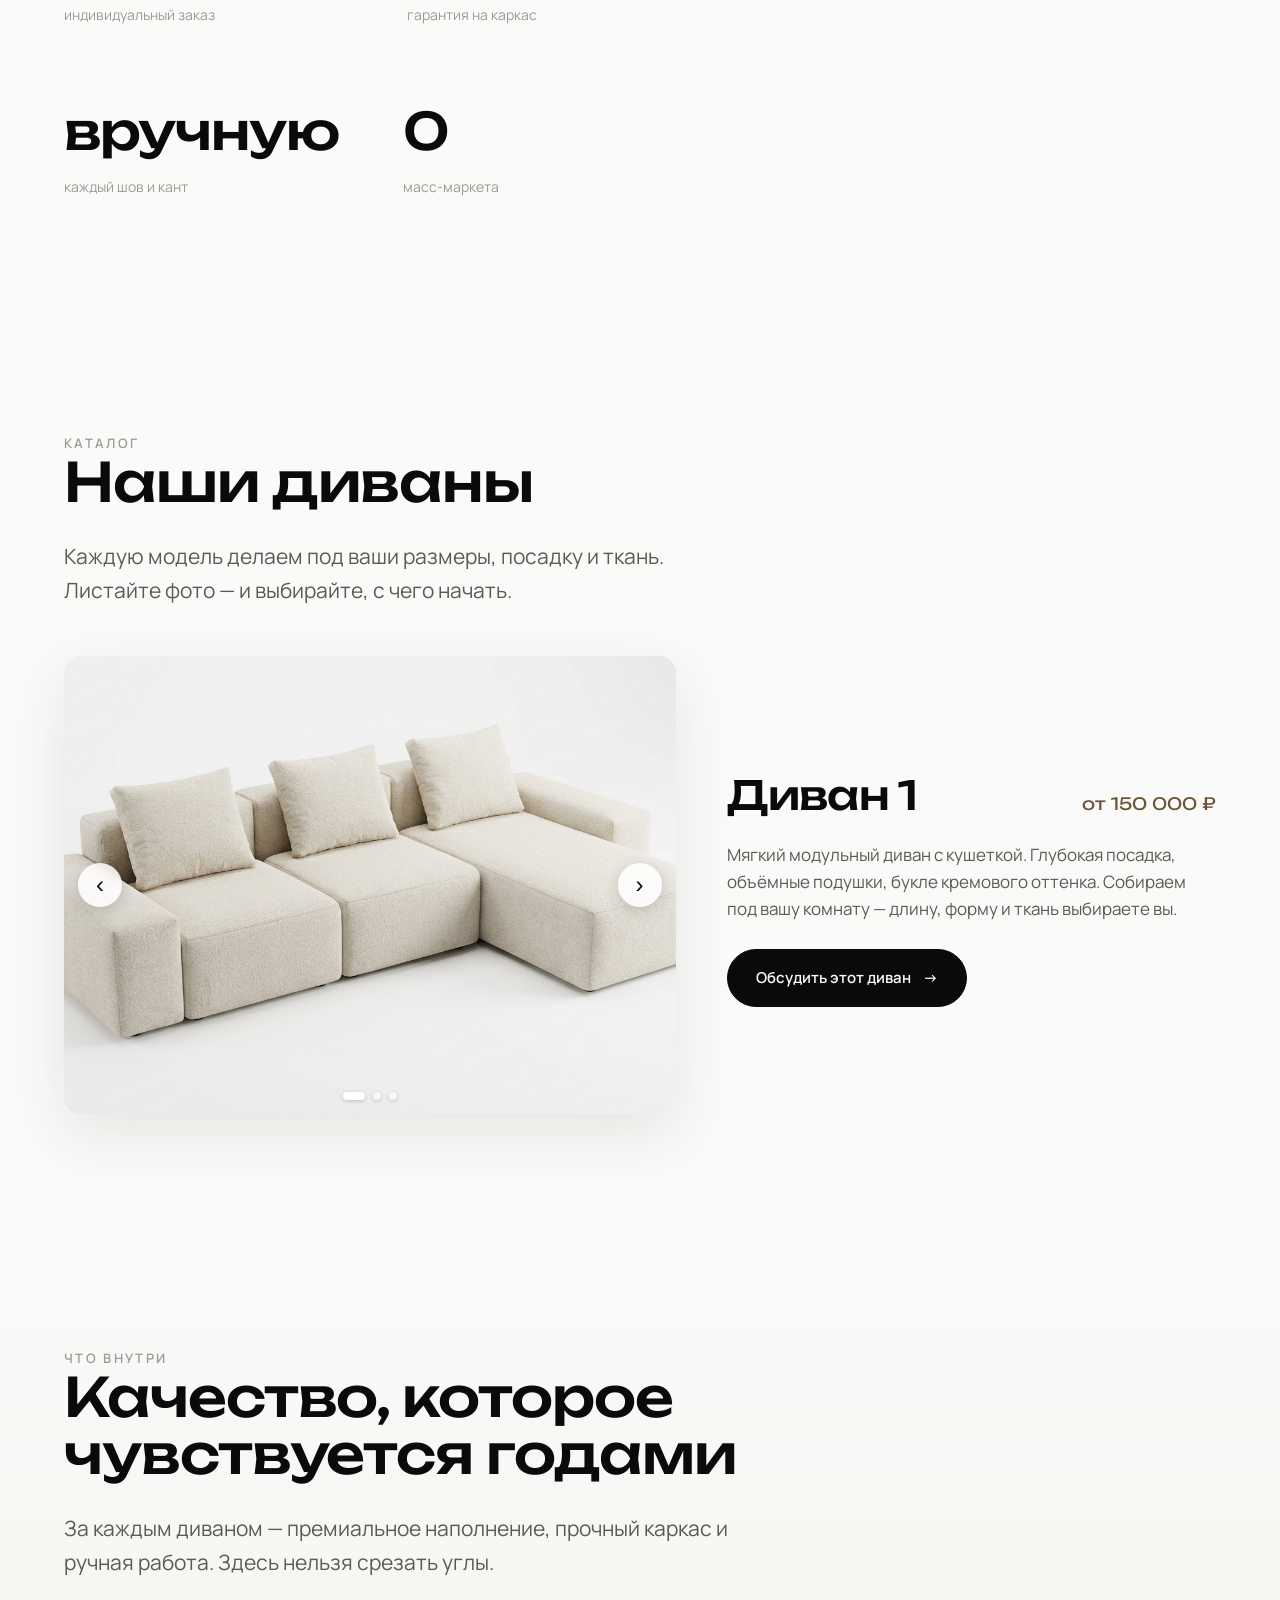
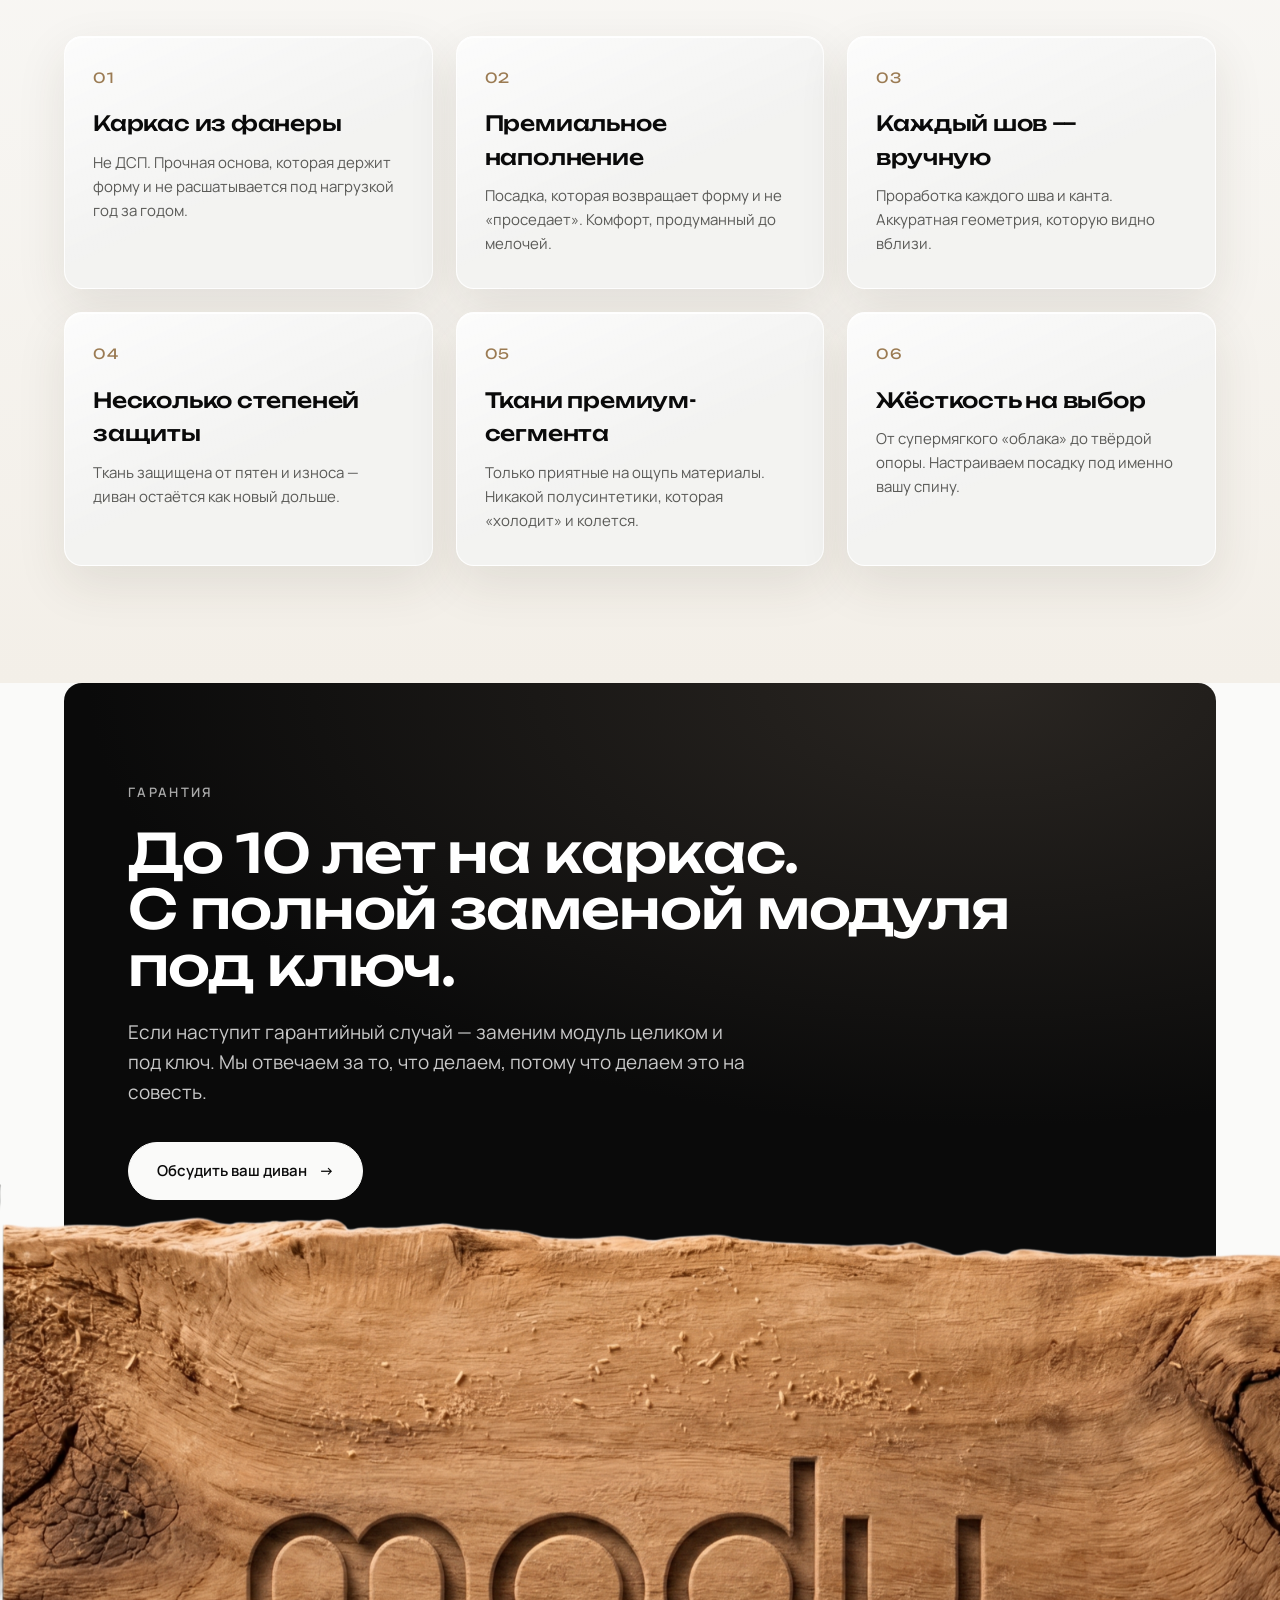
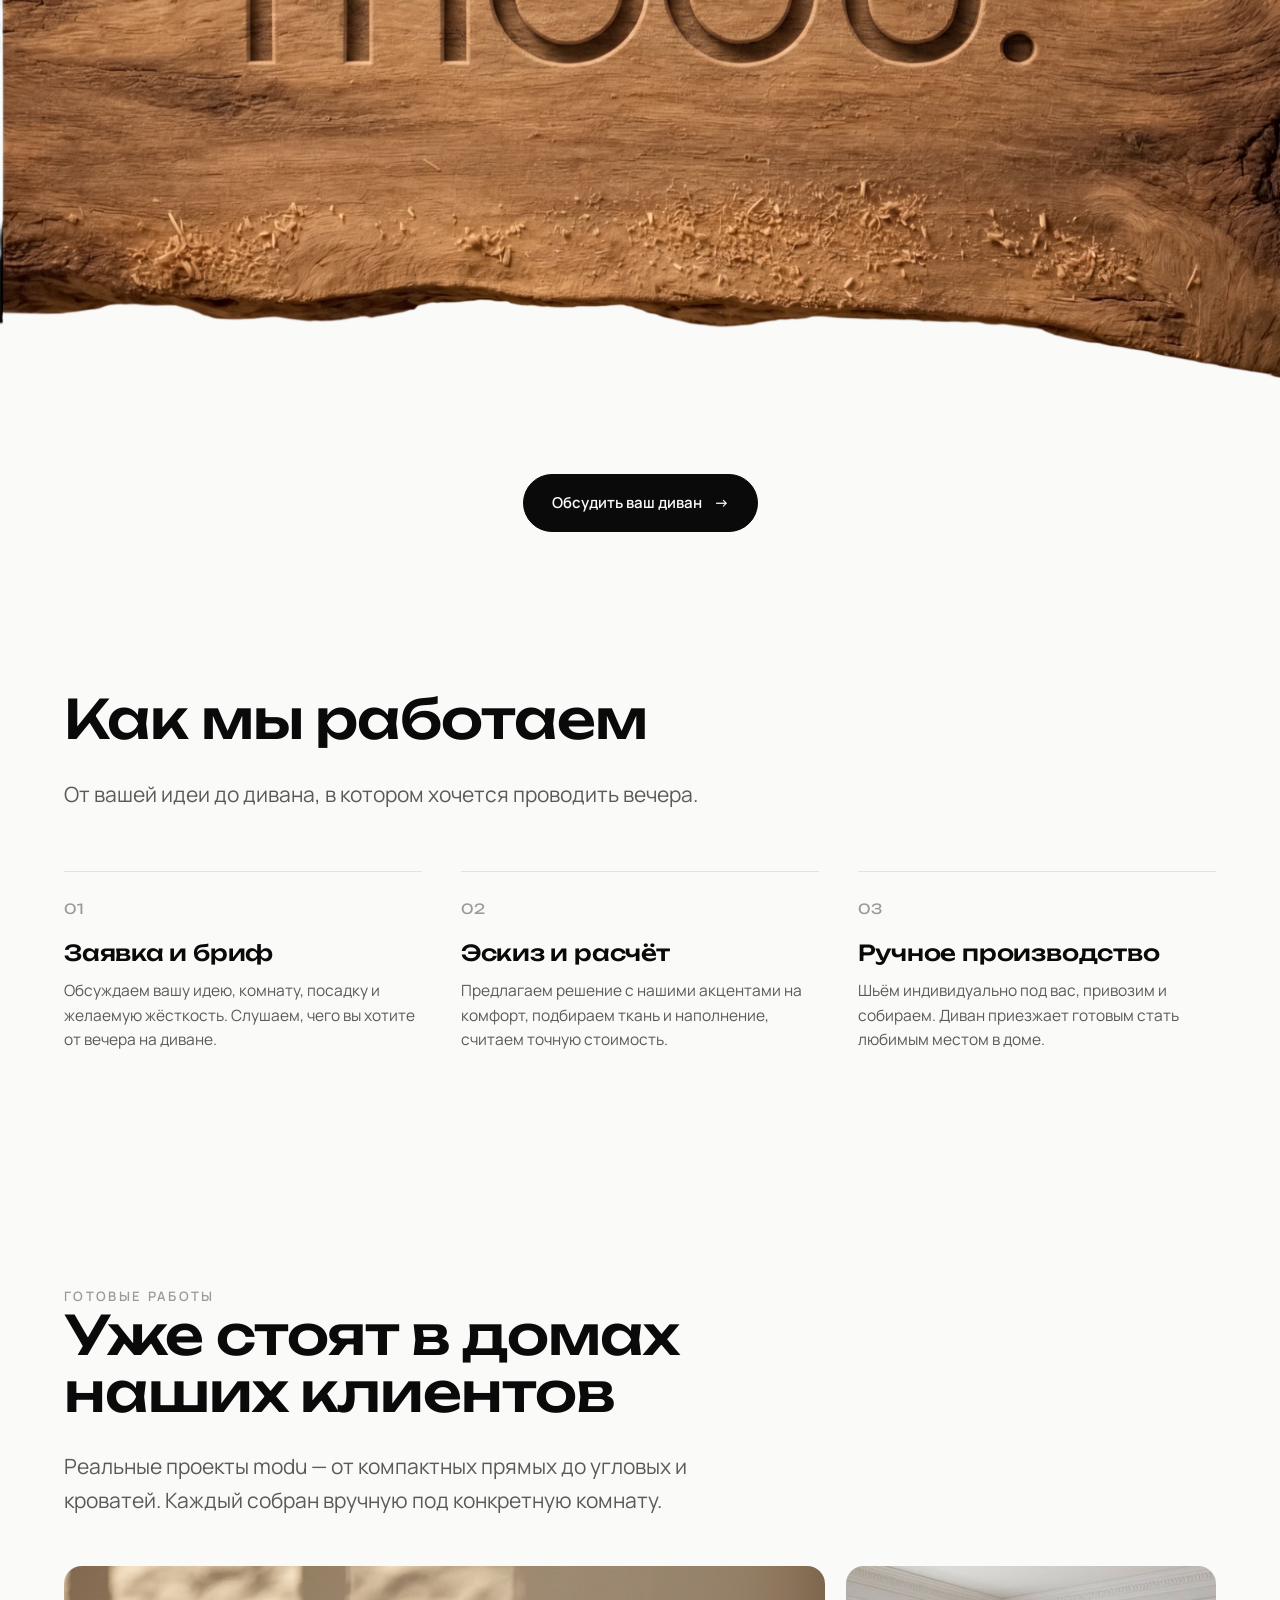
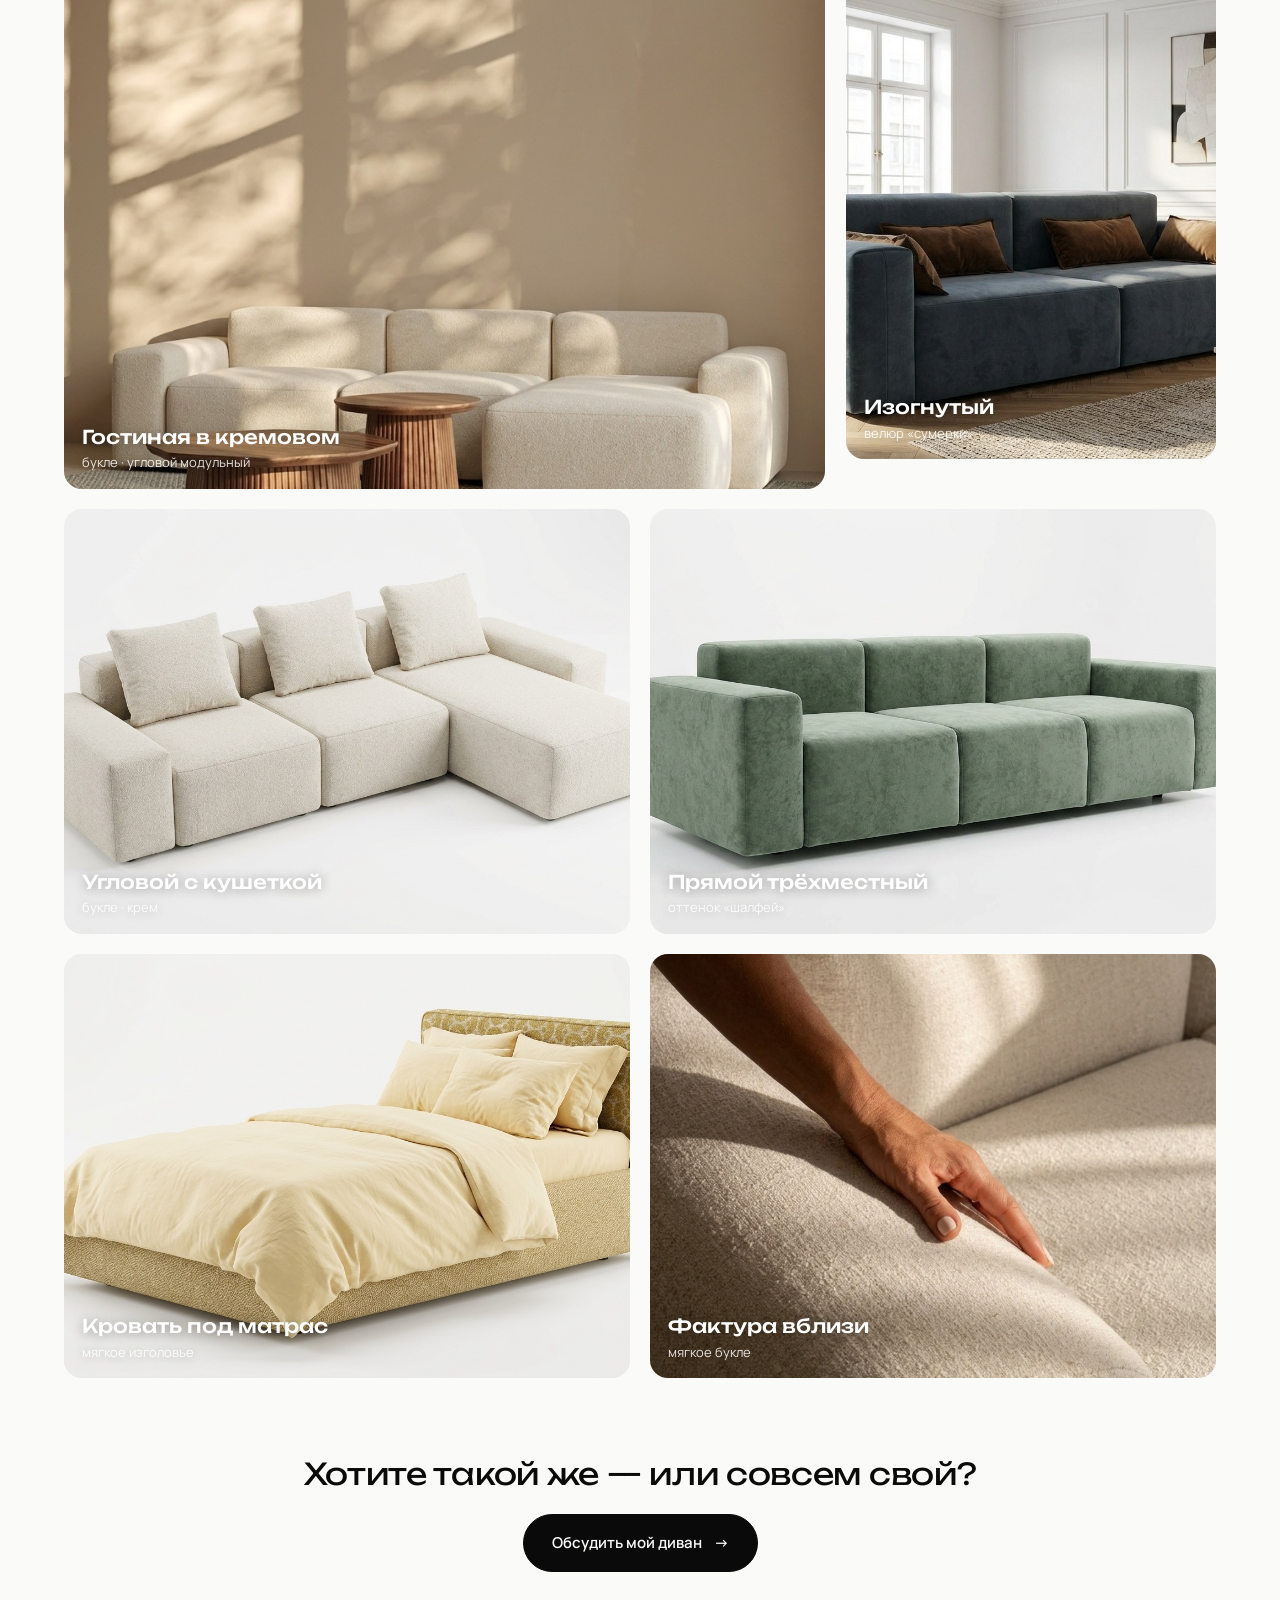
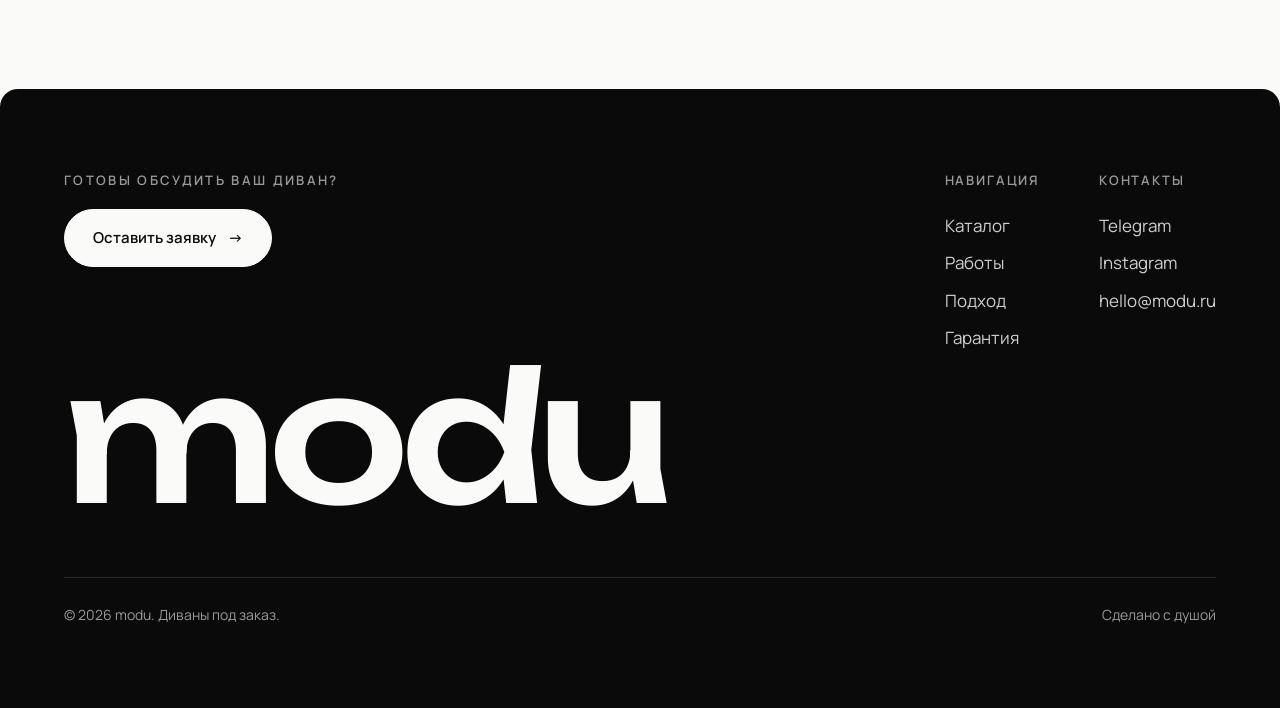
==== commit e9e3b05e: "Каталог диванов: карточки с названием и каруселью фото (Диван 1) - каталог перестроен в именованные " ====
--- a/index.html
+++ b/index.html
@@ -82,86 +82,33 @@
       <div class="gallery-head reveal">
         <div>
           <p class="eyebrow">Каталог</p>
-          <h2>Формы, с которых<br>начинается ваш диван</h2>
-        </div>
-        <p class="lead">Любую форму делаем под ваши размеры, посадку и ткань. Цена ниже — стартовая, итог считаем индивидуально.</p>
-      </div>
-
-      <!-- Положите фото в assets/photos/ с указанными именами — появятся автоматически.
-           Цены и названия — замените на свои реальные. -->
-      <div class="catalog-grid">
-
-        <article class="cat-card reveal">
-          <div class="cat-card__media">
-            <img src="assets/photos/room.jpg" alt="Прямой диван modu" onerror="this.style.display='none';this.nextElementSibling.style.display='flex'">
-            <div class="ph" style="display:none">фото: room.jpg</div>
-          </div>
-          <div class="cat-card__body">
-            <div class="cat-card__top">
-              <h3>Прямой</h3>
-              <span class="cat-card__price">от 150 000 ₽</span>
+          <h2>Наши диваны</h2>
+        </div>
+        <p class="lead">Каждую модель делаем под ваши размеры, посадку и ткань. Листайте фото — и выбирайте, с чего начать.</p>
+      </div>
+
+      <!-- КАТАЛОГ ДИВАНОВ. Чтобы добавить новый диван — скопируйте блок <article class="product">…</article>,
+           поменяйте имя, описание, цену и пути к фото (assets/photos/sofaN-1.jpg …). Карусель заработает сама. -->
+      <div class="products">
+
+        <article class="product reveal">
+          <div class="carousel" data-carousel>
+            <div class="carousel__track">
+              <img src="assets/photos/sofa1-1.jpg" alt="Диван 1 — вид на белом" />
+              <img src="assets/photos/sofa1-2.jpg" alt="Диван 1 в интерьере" />
+              <img src="assets/photos/sofa1-3.jpg" alt="Диван 1 — фактура ткани" />
             </div>
-            <p>Классика для гостиной. Чистая линия, глубокая посадка, любая длина под вашу стену.</p>
-            <a href="order.html" class="cat-card__link">Обсудить <span class="arrow">→</span></a>
-          </div>
-        </article>
-
-        <article class="cat-card reveal">
-          <div class="cat-card__media">
-            <img src="assets/photos/studio.jpg" alt="Угловой диван modu" onerror="this.style.display='none';this.nextElementSibling.style.display='flex'">
-            <div class="ph" style="display:none">фото: studio.jpg</div>
-          </div>
-          <div class="cat-card__body">
-            <div class="cat-card__top">
-              <h3>Угловой</h3>
-              <span class="cat-card__price">от 210 000 ₽</span>
+            <button class="carousel__btn carousel__btn--prev" aria-label="Назад">‹</button>
+            <button class="carousel__btn carousel__btn--next" aria-label="Вперёд">›</button>
+            <div class="carousel__dots"></div>
+          </div>
+          <div class="product__body">
+            <div class="product__top">
+              <h3>Диван 1</h3>
+              <span class="product__price">от 150 000 ₽</span>
             </div>
-            <p>Обнимает комнату и зонирует пространство. Кушетка — слева или справа, на ваш выбор.</p>
-            <a href="order.html" class="cat-card__link">Обсудить <span class="arrow">→</span></a>
-          </div>
-        </article>
-
-        <article class="cat-card reveal">
-          <div class="cat-card__media">
-            <img src="assets/photos/detail.jpg" alt="Лаунж-диван modu" onerror="this.style.display='none';this.nextElementSibling.style.display='flex'">
-            <div class="ph" style="display:none">фото: detail.jpg</div>
-          </div>
-          <div class="cat-card__body">
-            <div class="cat-card__top">
-              <h3>Лаунж</h3>
-              <span class="cat-card__price">от 180 000 ₽</span>
-            </div>
-            <p>Очень глубокая посадка — чтобы утонуть с ногами. Для тех, кто ценит «диван-облако».</p>
-            <a href="order.html" class="cat-card__link">Обсудить <span class="arrow">→</span></a>
-          </div>
-        </article>
-
-        <article class="cat-card reveal">
-          <div class="cat-card__media">
-            <img src="assets/photos/about.jpg" alt="П-образный диван modu" onerror="this.style.display='none';this.nextElementSibling.style.display='flex'">
-            <div class="ph" style="display:none">фото: about.jpg</div>
-          </div>
-          <div class="cat-card__body">
-            <div class="cat-card__top">
-              <h3>П-образный</h3>
-              <span class="cat-card__price">от 290 000 ₽</span>
-            </div>
-            <p>Для большой семьи и больших вечеров. Собирает всех вместе вокруг одного центра.</p>
-            <a href="order.html" class="cat-card__link">Обсудить <span class="arrow">→</span></a>
-          </div>
-        </article>
-
-        <article class="cat-card cat-card--wide reveal">
-          <div class="cat-card__media">
-            <img src="assets/photos/texture.jpg" alt="Премиальные ткани modu" onerror="this.style.display='none';this.nextElementSibling.style.display='flex'">
-            <div class="ph" style="display:none">фото: texture.jpg</div>
-          </div>
-          <div class="cat-card__body">
-            <div class="cat-card__top">
-              <h3>Ткани премиум-сегмента</h3>
-            </div>
-            <p>Букле, лён и велюр, приятные на ощупь. Подберём фактуру и цвет под ваш интерьер и посадку.</p>
-            <a href="order.html" class="cat-card__link">Обсудить ткань <span class="arrow">→</span></a>
+            <p>Мягкий модульный диван с кушеткой. Глубокая посадка, объёмные подушки, букле кремового оттенка. Собираем под вашу комнату — длину, форму и ткань выбираете вы.</p>
+            <a href="order.html" class="btn">Обсудить этот диван <span class="arrow">→</span></a>
           </div>
         </article>
 
--- a/css/style.css
+++ b/css/style.css
@@ -431,6 +431,41 @@
 }
 
 /* ============================================================
+   Каталог диванов — карточка с каруселью
+   ============================================================ */
+.products { display: flex; flex-direction: column; gap: clamp(56px, 8vw, 110px); }
+.product { display: grid; grid-template-columns: 1.25fr 1fr; gap: clamp(24px, 4vw, 60px); align-items: center; }
+.product:nth-child(even) .carousel { order: 2; }          /* чередуем стороны */
+.product__top { display: flex; align-items: baseline; justify-content: space-between; gap: 16px; margin-bottom: 14px; flex-wrap: wrap; }
+.product__top h3 { font-family: var(--font-display); font-weight: 500; font-size: clamp(28px, 3.4vw, 40px); letter-spacing: -.02em; }
+.product__price { font-family: var(--font-display); font-weight: 400; font-size: 17px; color: var(--wood-dark); white-space: nowrap; }
+.product__body p { color: var(--grey); font-size: clamp(15px, 1.5vw, 17px); margin-bottom: 26px; max-width: 46ch; }
+
+.carousel { position: relative; border-radius: var(--radius); overflow: hidden; background: var(--paper); box-shadow: 0 20px 60px rgba(60,45,25,.10); }
+.carousel__track { display: flex; transition: transform .5s var(--ease); }
+.carousel__track img { flex: 0 0 100%; width: 100%; aspect-ratio: 4 / 3; object-fit: cover; display: block; }
+.carousel__btn {
+  position: absolute; top: 50%; transform: translateY(-50%);
+  width: 44px; height: 44px; border-radius: 50%; border: 0; cursor: pointer;
+  background: rgba(255,255,255,.85); backdrop-filter: blur(6px); -webkit-backdrop-filter: blur(6px);
+  color: var(--graphite); font-size: 24px; line-height: 1;
+  display: flex; align-items: center; justify-content: center;
+  box-shadow: 0 4px 16px rgba(0,0,0,.16); transition: background .2s, transform .2s; z-index: 2;
+}
+.carousel__btn:hover { background: #fff; transform: translateY(-50%) scale(1.06); }
+.carousel__btn--prev { left: 14px; }
+.carousel__btn--next { right: 14px; }
+.carousel__dots { position: absolute; left: 0; right: 0; bottom: 14px; display: flex; justify-content: center; gap: 8px; z-index: 2; }
+.carousel__dots button { width: 8px; height: 8px; border-radius: 50%; border: 0; padding: 0; cursor: pointer; background: rgba(255,255,255,.55); box-shadow: 0 1px 4px rgba(0,0,0,.2); transition: background .25s, width .25s; }
+.carousel__dots button.active { background: #fff; width: 22px; border-radius: 6px; }
+
+@media (max-width: 800px) {
+  .product { grid-template-columns: 1fr; gap: 20px; }
+  .product:nth-child(even) .carousel { order: 0; }
+  .carousel__btn { width: 40px; height: 40px; font-size: 22px; }
+}
+
+/* ============================================================
    Подход / качество
    ============================================================ */
 .approach { background: linear-gradient(180deg, var(--milk) 0%, #F3EFE8 100%); }
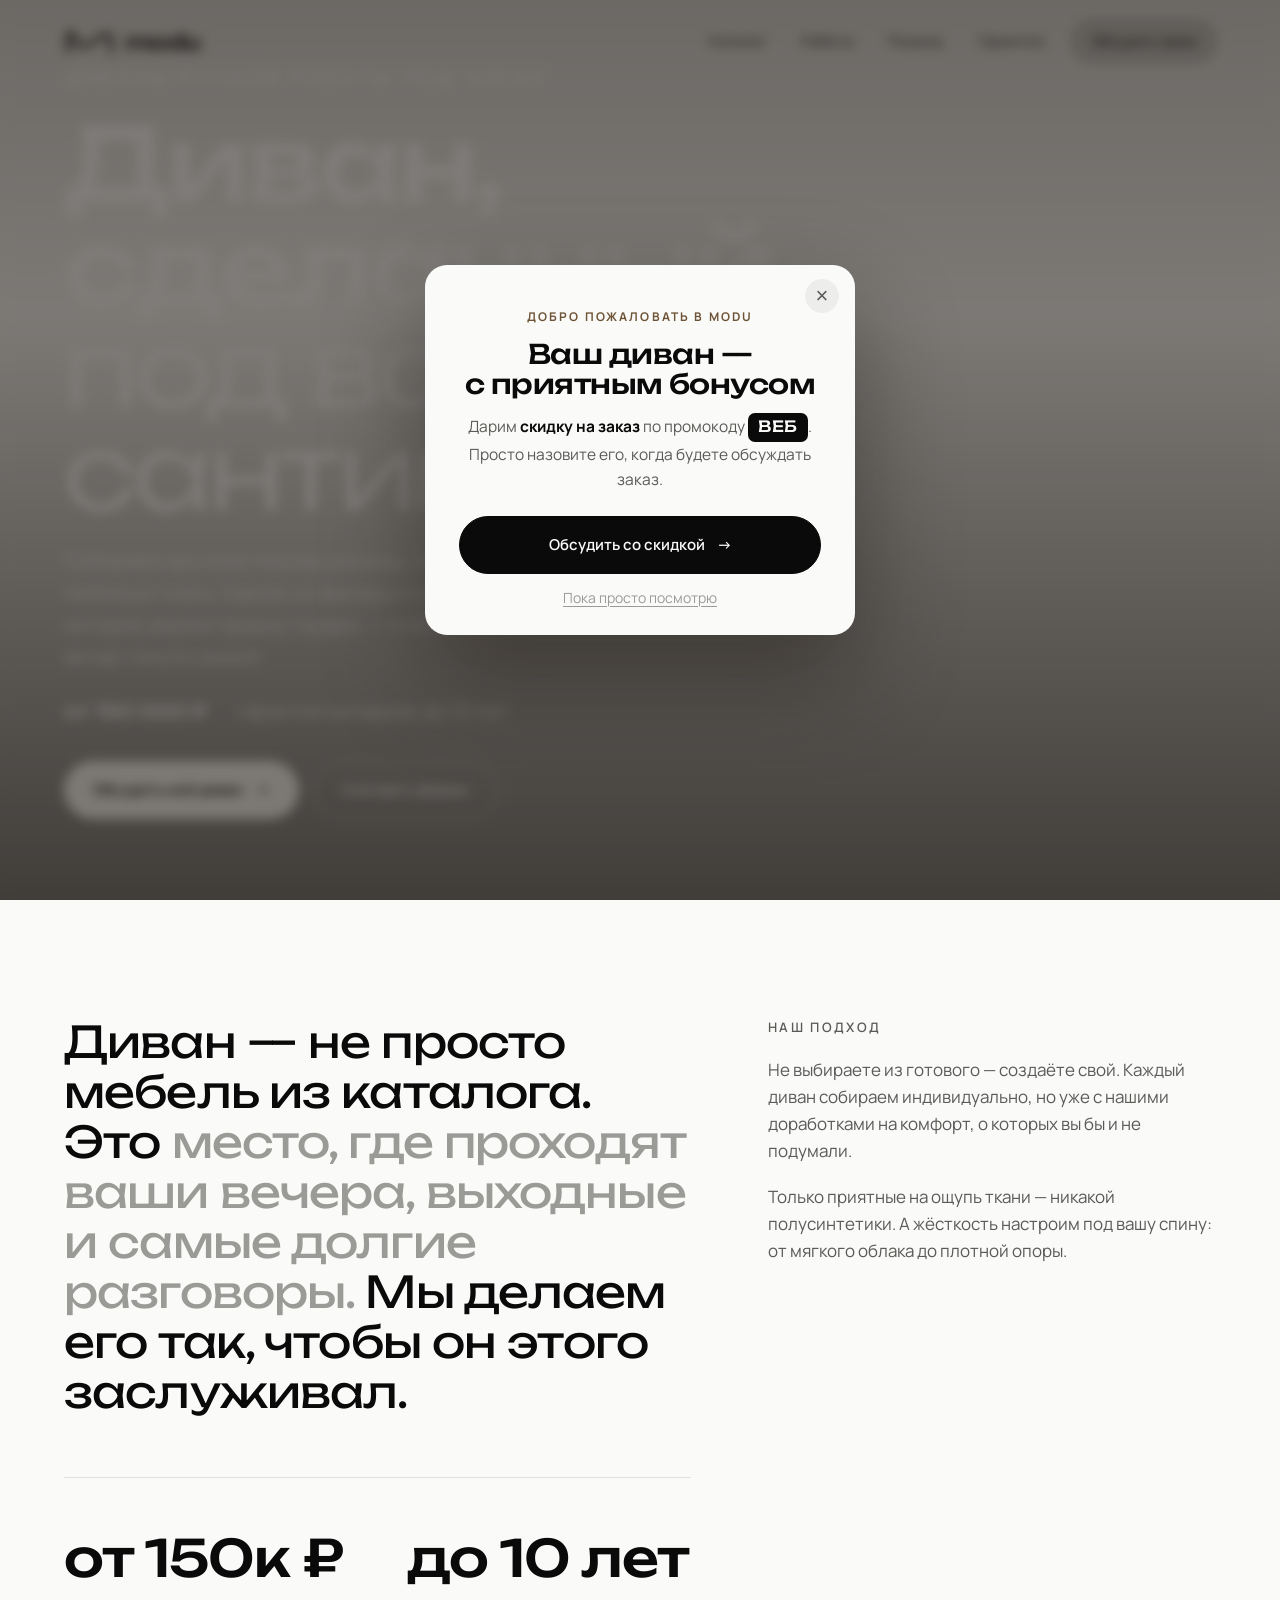
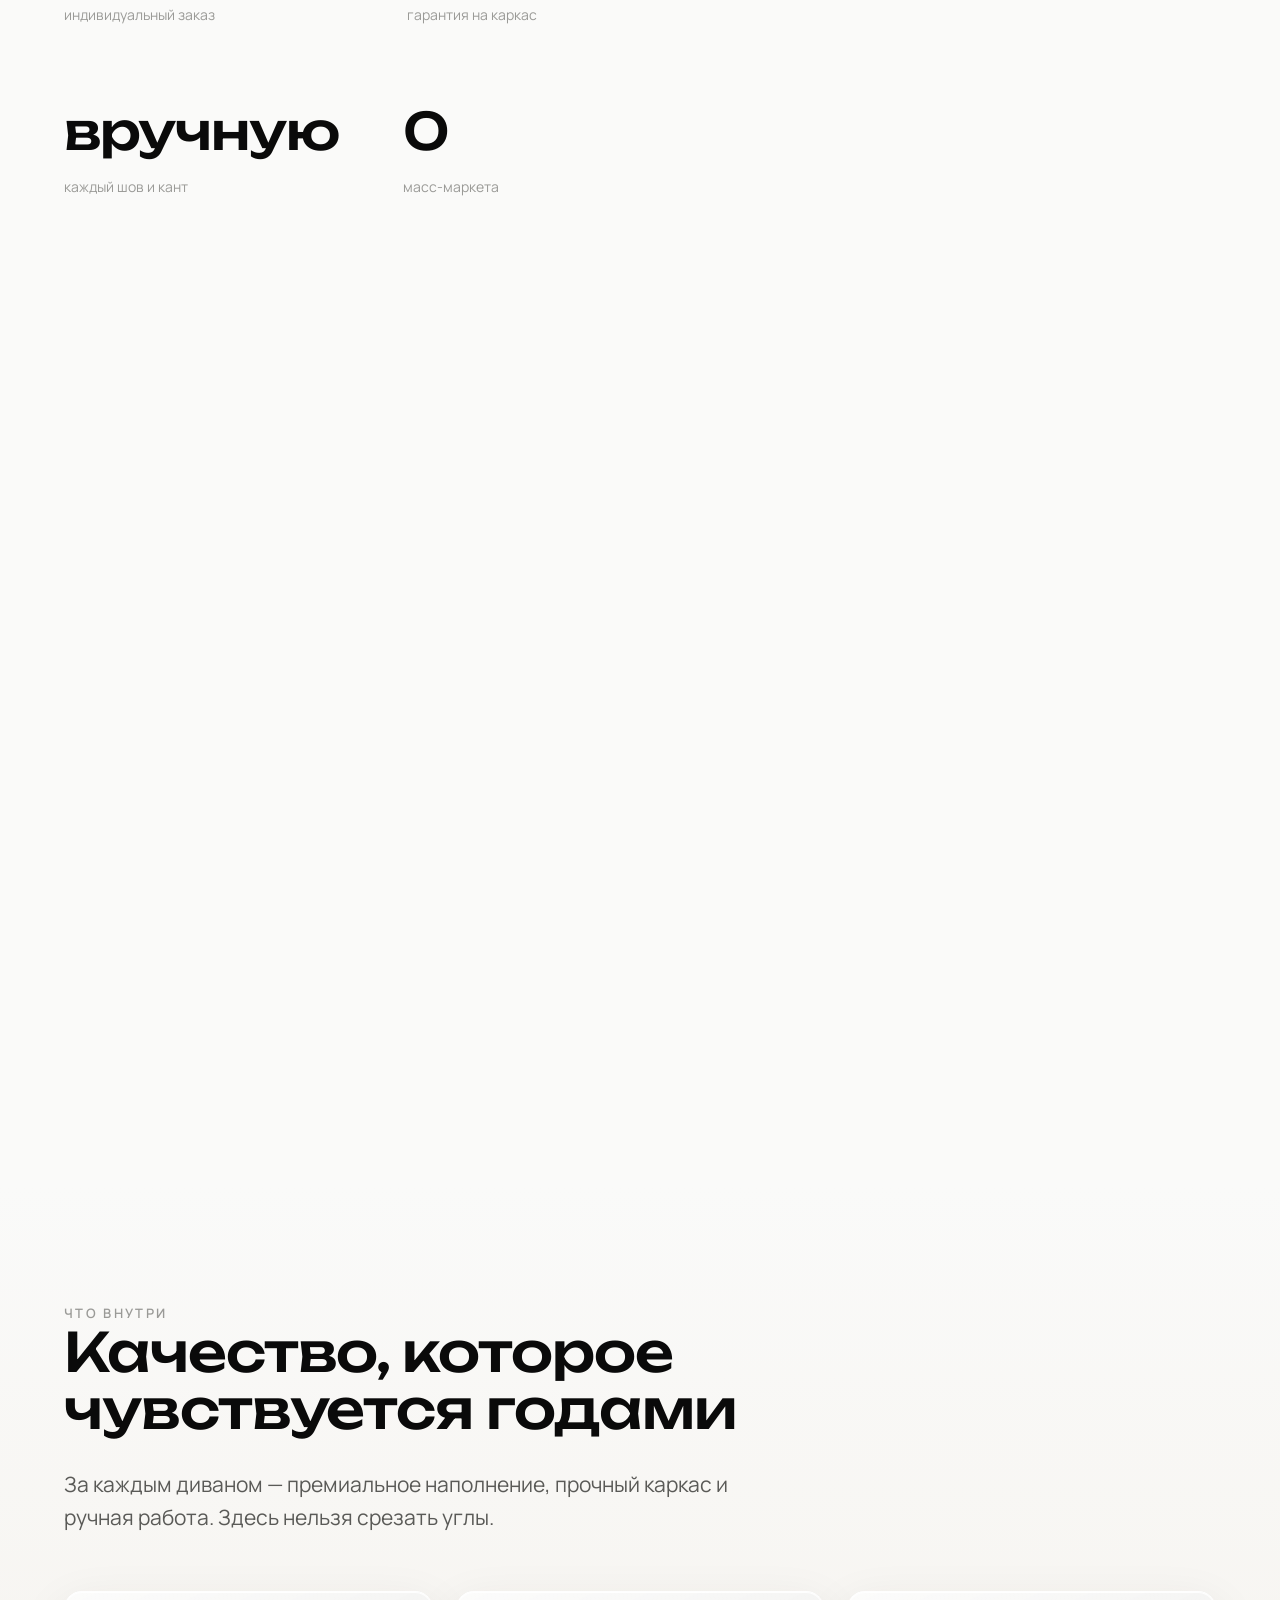
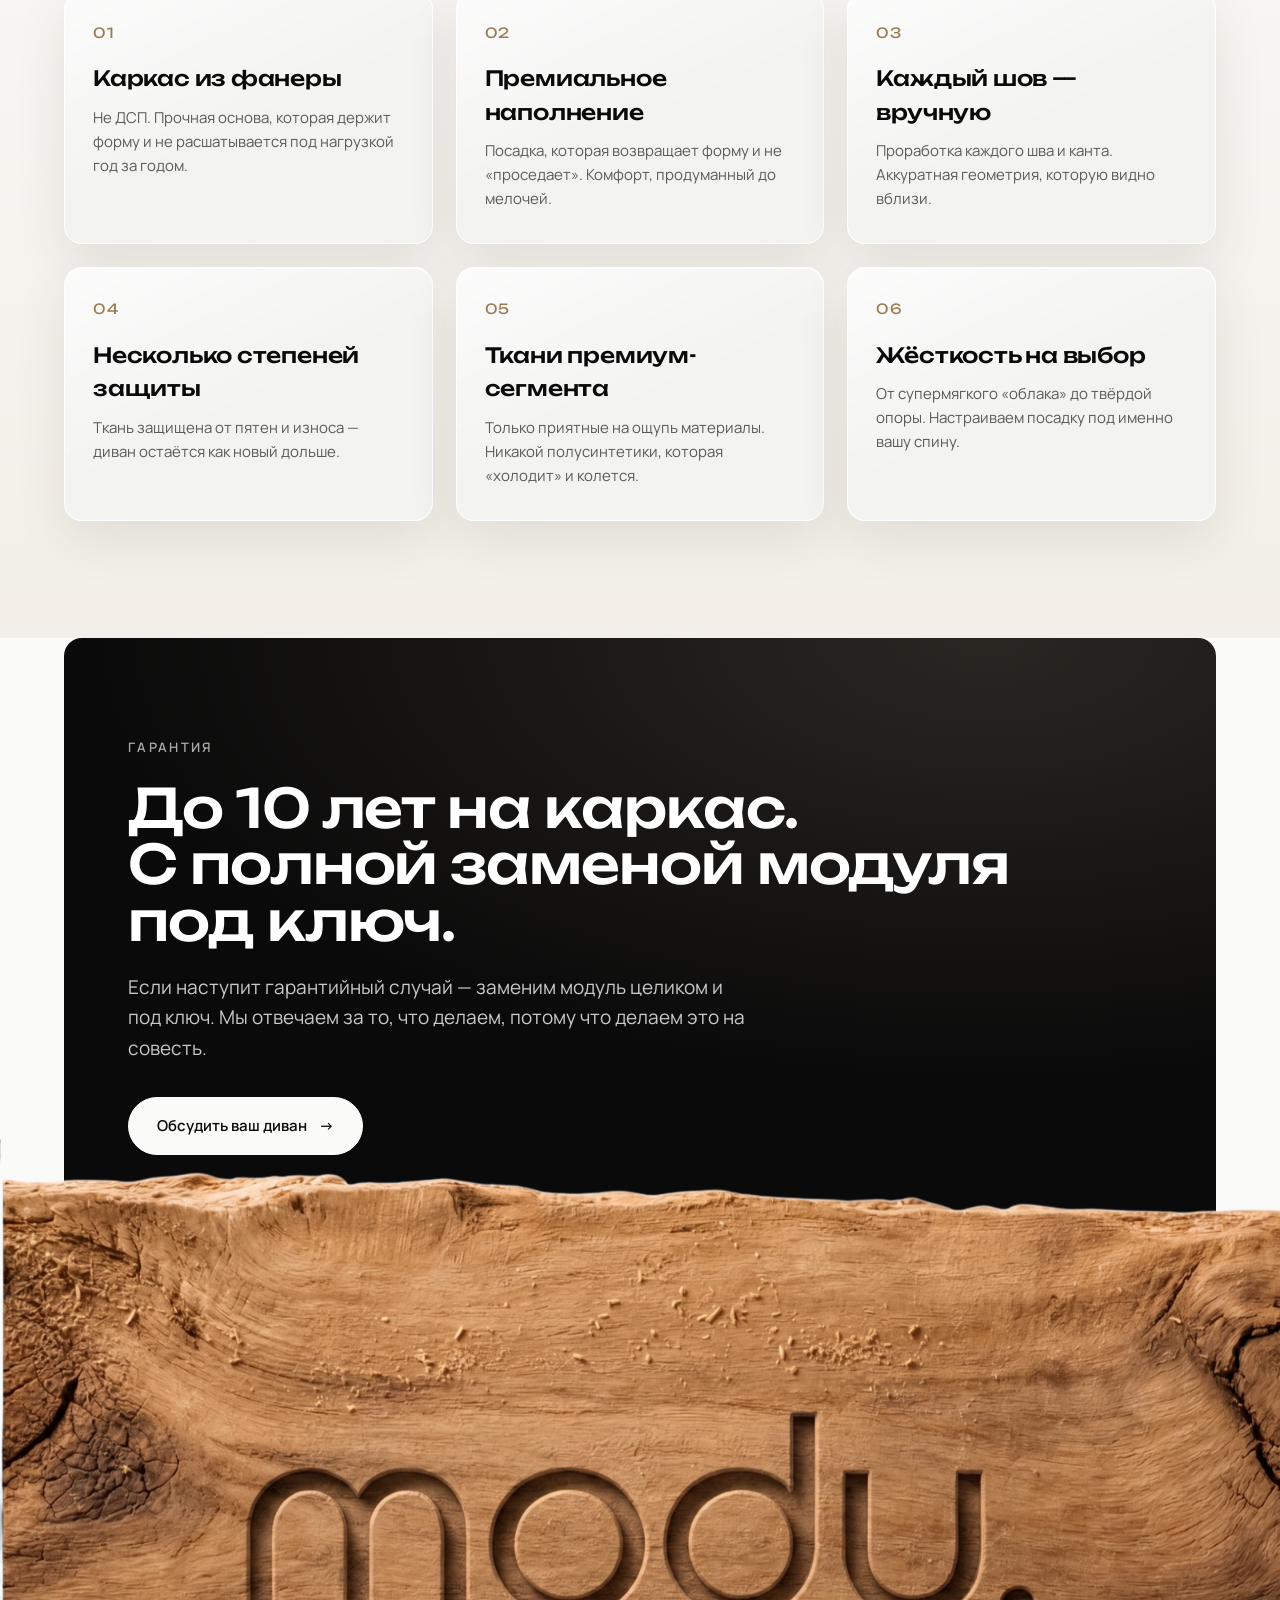
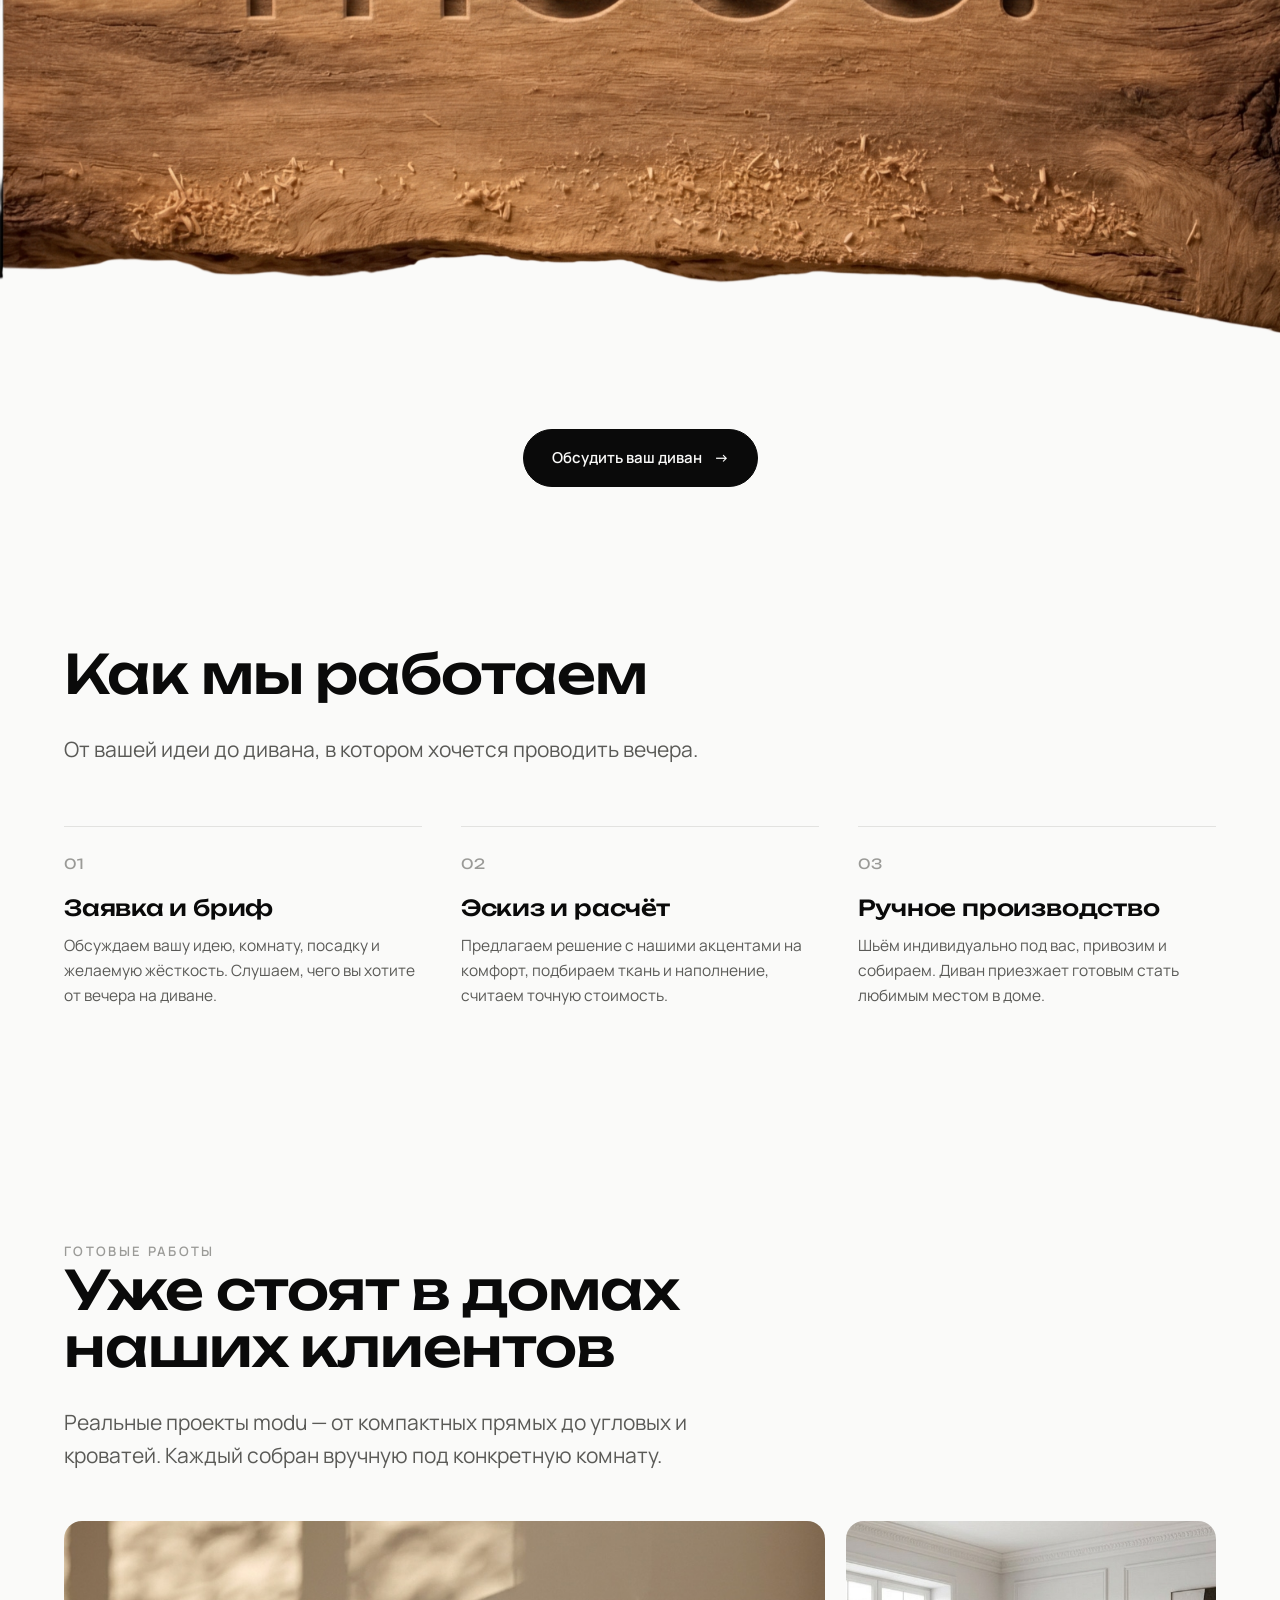
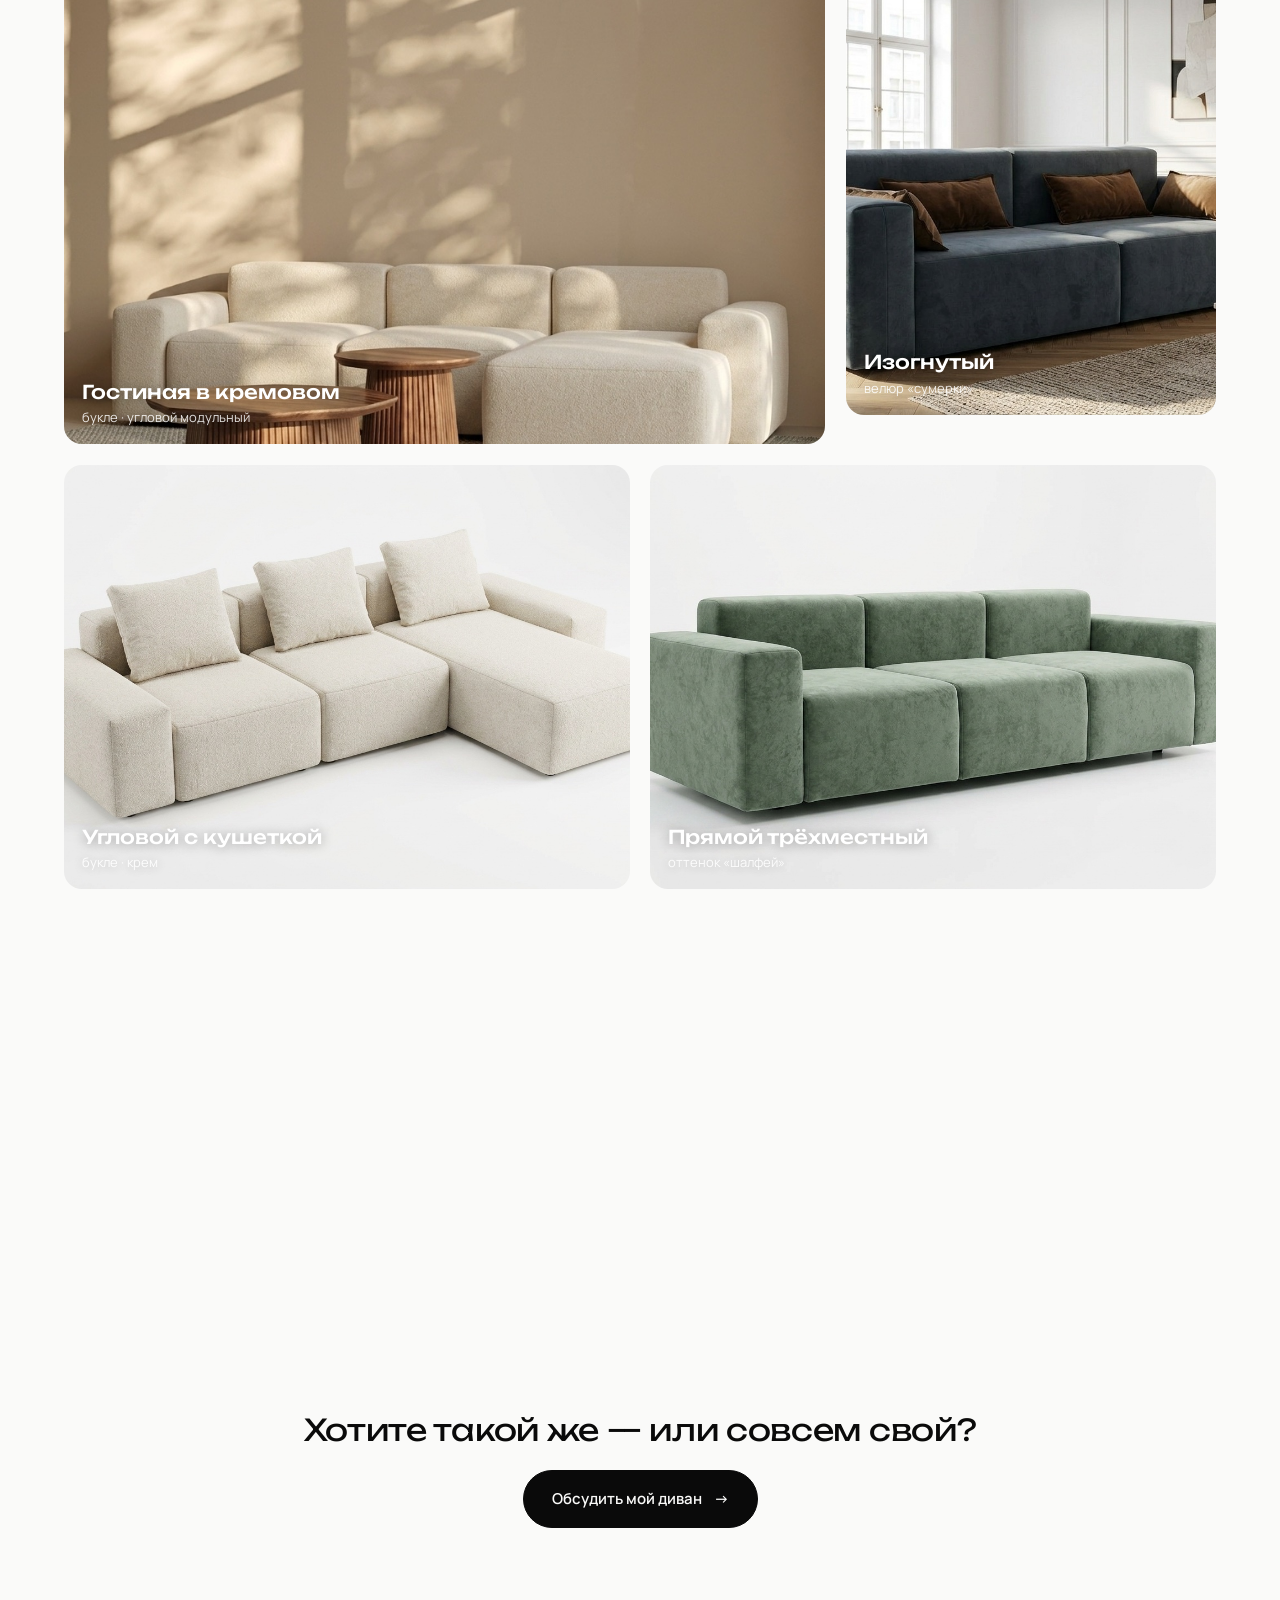
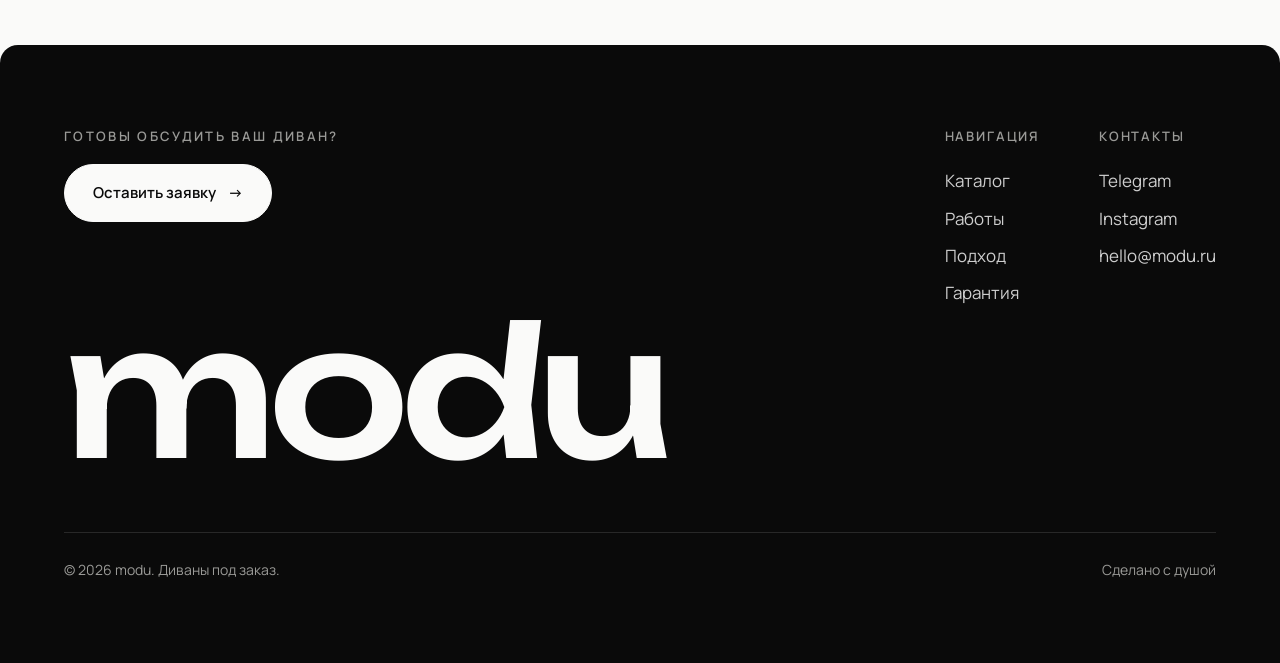
==== commit d7ebe872: "Каталог: компактные карточки 2-в-ряд, тап-раскрытие, автолистание, Диван 2 - каталог перестроен на d" ====
--- a/index.html
+++ b/index.html
@@ -87,31 +87,14 @@
         <p class="lead">Каждую модель делаем под ваши размеры, посадку и ткань. Листайте фото — и выбирайте, с чего начать.</p>
       </div>
 
-      <!-- КАТАЛОГ ДИВАНОВ. Чтобы добавить новый диван — скопируйте блок <article class="product">…</article>,
-           поменяйте имя, описание, цену и пути к фото (assets/photos/sofaN-1.jpg …). Карусель заработает сама. -->
-      <div class="products">
-
-        <article class="product reveal">
-          <div class="carousel" data-carousel>
-            <div class="carousel__track">
-              <img src="assets/photos/sofa1-1.jpg" alt="Диван 1 — вид на белом" />
-              <img src="assets/photos/sofa1-2.jpg" alt="Диван 1 в интерьере" />
-              <img src="assets/photos/sofa1-3.jpg" alt="Диван 1 — фактура ткани" />
-            </div>
-            <button class="carousel__btn carousel__btn--prev" aria-label="Назад">‹</button>
-            <button class="carousel__btn carousel__btn--next" aria-label="Вперёд">›</button>
-            <div class="carousel__dots"></div>
-          </div>
-          <div class="product__body">
-            <div class="product__top">
-              <h3>Диван 1</h3>
-              <span class="product__price">от 150 000 ₽</span>
-            </div>
-            <p>Мягкий модульный диван с кушеткой. Глубокая посадка, объёмные подушки, букле кремового оттенка. Собираем под вашу комнату — длину, форму и ткань выбираете вы.</p>
-            <a href="order.html" class="btn">Обсудить этот диван <span class="arrow">→</span></a>
-          </div>
-        </article>
-
+      <!-- Каталог диванов рисуется из данных в js/catalog.js —
+           чтобы добавить новый диван, добавьте объект в массив PRODUCTS там. -->
+      <div class="pgrid-wrap reveal" id="pgridWrap">
+        <div class="pgrid" id="pgrid"></div>
+        <div class="pgrid-fade"></div>
+      </div>
+      <div class="pgrid-more" id="pgridMore">
+        <button class="btn btn--ghost" id="showAll">Смотреть все</button>
       </div>
     </div>
   </section>
@@ -292,6 +275,25 @@
     </div>
   </div>
 
+  <!-- РАСКРЫТАЯ КАРТОЧКА ДИВАНА -->
+  <div class="pmodal" id="pmodal" hidden>
+    <div class="pmodal__box">
+      <button class="pmodal__close" id="pmodalClose" aria-label="Закрыть">×</button>
+      <div class="pmodal__media">
+        <div class="pmodal__track" id="pmTrack"></div>
+        <button class="pmodal__nav pmodal__nav--prev" id="pmPrev" aria-label="Назад">‹</button>
+        <button class="pmodal__nav pmodal__nav--next" id="pmNext" aria-label="Вперёд">›</button>
+        <div class="pmodal__dots" id="pmDots"></div>
+      </div>
+      <div class="pmodal__info">
+        <div class="pmodal__top"><h3 id="pmName"></h3><span class="pmodal__price" id="pmPrice"></span></div>
+        <p id="pmDesc"></p>
+        <a href="order.html" class="btn" id="pmCta">Обсудить этот диван <span class="arrow">→</span></a>
+      </div>
+    </div>
+  </div>
+
   <script src="js/main.js"></script>
+  <script src="js/catalog.js"></script>
 </body>
 </html>
--- a/css/style.css
+++ b/css/style.css
@@ -431,38 +431,88 @@
 }
 
 /* ============================================================
-   Каталог диванов — карточка с каруселью
-   ============================================================ */
-.products { display: flex; flex-direction: column; gap: clamp(56px, 8vw, 110px); }
-.product { display: grid; grid-template-columns: 1.25fr 1fr; gap: clamp(24px, 4vw, 60px); align-items: center; }
-.product:nth-child(even) .carousel { order: 2; }          /* чередуем стороны */
-.product__top { display: flex; align-items: baseline; justify-content: space-between; gap: 16px; margin-bottom: 14px; flex-wrap: wrap; }
-.product__top h3 { font-family: var(--font-display); font-weight: 500; font-size: clamp(28px, 3.4vw, 40px); letter-spacing: -.02em; }
-.product__price { font-family: var(--font-display); font-weight: 400; font-size: 17px; color: var(--wood-dark); white-space: nowrap; }
-.product__body p { color: var(--grey); font-size: clamp(15px, 1.5vw, 17px); margin-bottom: 26px; max-width: 46ch; }
-
-.carousel { position: relative; border-radius: var(--radius); overflow: hidden; background: var(--paper); box-shadow: 0 20px 60px rgba(60,45,25,.10); }
-.carousel__track { display: flex; transition: transform .5s var(--ease); }
-.carousel__track img { flex: 0 0 100%; width: 100%; aspect-ratio: 4 / 3; object-fit: cover; display: block; }
-.carousel__btn {
+   Каталог диванов — компактные карточки
+   ============================================================ */
+.pgrid-wrap { position: relative; transition: max-height .5s var(--ease); }
+.pgrid-wrap.collapsed { overflow: hidden; }
+.pgrid { display: grid; grid-template-columns: repeat(4, 1fr); gap: clamp(14px, 1.6vw, 22px); }
+.pgrid-fade {
+  position: absolute; left: 0; right: 0; bottom: 0; height: 190px; pointer-events: none; display: none;
+  background: linear-gradient(180deg, rgba(250,250,249,0) 0%, var(--milk) 82%);
+}
+.pgrid-wrap.collapsed .pgrid-fade { display: block; }
+.pgrid-more { display: none; justify-content: center; margin-top: 26px; }
+.pgrid-more.show { display: flex; }
+
+.pcard {
+  cursor: pointer; border-radius: var(--radius); overflow: hidden;
+  background: var(--milk); border: 1px solid var(--line);
+  box-shadow: 0 10px 30px rgba(60,45,25,.06);
+  transition: transform .4s var(--ease), box-shadow .4s var(--ease);
+}
+.pcard:hover { transform: translateY(-4px); box-shadow: 0 22px 55px rgba(60,45,25,.14); }
+.pcard__media {
+  position: relative; aspect-ratio: 4/5; overflow: hidden;
+  background: repeating-linear-gradient(45deg, transparent 0 18px, rgba(0,0,0,.03) 18px 36px), var(--paper);
+}
+.pcard__media img { position: absolute; inset: 0; width: 100%; height: 100%; object-fit: cover; opacity: 0; transition: opacity .9s var(--ease); }
+.pcard__media img.active { opacity: 1; }
+.pcard__foot { padding: 12px 14px 15px; }
+.pcard__name { font-family: var(--font-display); font-weight: 500; font-size: clamp(15px, 1.5vw, 18px); letter-spacing: -.01em; line-height: 1.15; }
+.pcard__price { display: block; margin-top: 5px; font-size: 13px; color: var(--wood-dark); font-weight: 600; }
+
+@media (max-width: 1000px) { .pgrid { grid-template-columns: repeat(3, 1fr); } }
+@media (max-width: 680px) {
+  .pgrid { grid-template-columns: repeat(2, 1fr); gap: 12px; }
+  .pcard__foot { padding: 10px 12px 12px; }
+}
+
+/* Раскрытая карточка (модалка) */
+.pmodal {
+  position: fixed; inset: 0; z-index: 1500;
+  display: flex; align-items: center; justify-content: center; padding: 20px;
+  background: rgba(20,16,10,.6); backdrop-filter: blur(6px); -webkit-backdrop-filter: blur(6px);
+  animation: modal-fade .3s var(--ease);
+}
+.pmodal[hidden] { display: none; }
+.pmodal__box {
+  position: relative; width: 100%; max-width: 940px; max-height: 90svh;
+  background: var(--milk); border-radius: 22px; overflow: hidden;
+  display: grid; grid-template-columns: 1.15fr 1fr;
+  box-shadow: 0 40px 100px rgba(20,14,6,.45); animation: modal-pop .4s var(--ease);
+}
+.pmodal__media { position: relative; overflow: hidden; background: var(--paper); }
+.pmodal__track { display: flex; height: 100%; transition: transform .5s var(--ease); }
+.pmodal__track img { flex: 0 0 100%; width: 100%; height: 100%; object-fit: cover; }
+.pmodal__nav {
   position: absolute; top: 50%; transform: translateY(-50%);
-  width: 44px; height: 44px; border-radius: 50%; border: 0; cursor: pointer;
-  background: rgba(255,255,255,.85); backdrop-filter: blur(6px); -webkit-backdrop-filter: blur(6px);
-  color: var(--graphite); font-size: 24px; line-height: 1;
-  display: flex; align-items: center; justify-content: center;
-  box-shadow: 0 4px 16px rgba(0,0,0,.16); transition: background .2s, transform .2s; z-index: 2;
-}
-.carousel__btn:hover { background: #fff; transform: translateY(-50%) scale(1.06); }
-.carousel__btn--prev { left: 14px; }
-.carousel__btn--next { right: 14px; }
-.carousel__dots { position: absolute; left: 0; right: 0; bottom: 14px; display: flex; justify-content: center; gap: 8px; z-index: 2; }
-.carousel__dots button { width: 8px; height: 8px; border-radius: 50%; border: 0; padding: 0; cursor: pointer; background: rgba(255,255,255,.55); box-shadow: 0 1px 4px rgba(0,0,0,.2); transition: background .25s, width .25s; }
-.carousel__dots button.active { background: #fff; width: 22px; border-radius: 6px; }
-
-@media (max-width: 800px) {
-  .product { grid-template-columns: 1fr; gap: 20px; }
-  .product:nth-child(even) .carousel { order: 0; }
-  .carousel__btn { width: 40px; height: 40px; font-size: 22px; }
+  width: 42px; height: 42px; border-radius: 50%; border: 0; cursor: pointer;
+  background: rgba(255,255,255,.85); color: var(--graphite); font-size: 23px; line-height: 1;
+  display: flex; align-items: center; justify-content: center; z-index: 2;
+  box-shadow: 0 4px 16px rgba(0,0,0,.16); transition: background .2s;
+}
+.pmodal__nav:hover { background: #fff; }
+.pmodal__nav--prev { left: 12px; } .pmodal__nav--next { right: 12px; }
+.pmodal__dots { position: absolute; left: 0; right: 0; bottom: 14px; display: flex; justify-content: center; gap: 8px; z-index: 2; }
+.pmodal__dots button { width: 8px; height: 8px; border-radius: 50%; border: 0; padding: 0; cursor: pointer; background: rgba(255,255,255,.55); box-shadow: 0 1px 4px rgba(0,0,0,.2); transition: background .25s, width .25s; }
+.pmodal__dots button.active { background: #fff; width: 22px; border-radius: 6px; }
+.pmodal__info { padding: clamp(24px, 3vw, 40px); display: flex; flex-direction: column; justify-content: center; gap: 14px; }
+.pmodal__top { display: flex; align-items: baseline; justify-content: space-between; gap: 14px; flex-wrap: wrap; }
+.pmodal__top h3 { font-family: var(--font-display); font-weight: 500; font-size: clamp(24px, 3vw, 36px); letter-spacing: -.02em; }
+.pmodal__price { font-family: var(--font-display); font-size: 17px; color: var(--wood-dark); white-space: nowrap; }
+.pmodal__info p { color: var(--grey); font-size: clamp(15px, 1.5vw, 17px); }
+.pmodal__info .btn { align-self: flex-start; margin-top: 6px; }
+.pmodal__close {
+  position: absolute; top: 12px; right: 12px; z-index: 4;
+  width: 38px; height: 38px; border-radius: 50%; border: 0; cursor: pointer;
+  background: rgba(255,255,255,.9); color: var(--graphite); font-size: 22px; line-height: 1;
+  display: flex; align-items: center; justify-content: center; box-shadow: 0 4px 14px rgba(0,0,0,.18);
+}
+@media (max-width: 760px) {
+  .pmodal { padding: 0; }
+  .pmodal__box { grid-template-columns: 1fr; grid-template-rows: auto 1fr; max-width: 100%; max-height: 100svh; height: 100svh; border-radius: 0; }
+  .pmodal__media { aspect-ratio: 4/3; }
+  .pmodal__info .btn { align-self: stretch; justify-content: center; }
 }
 
 /* ============================================================
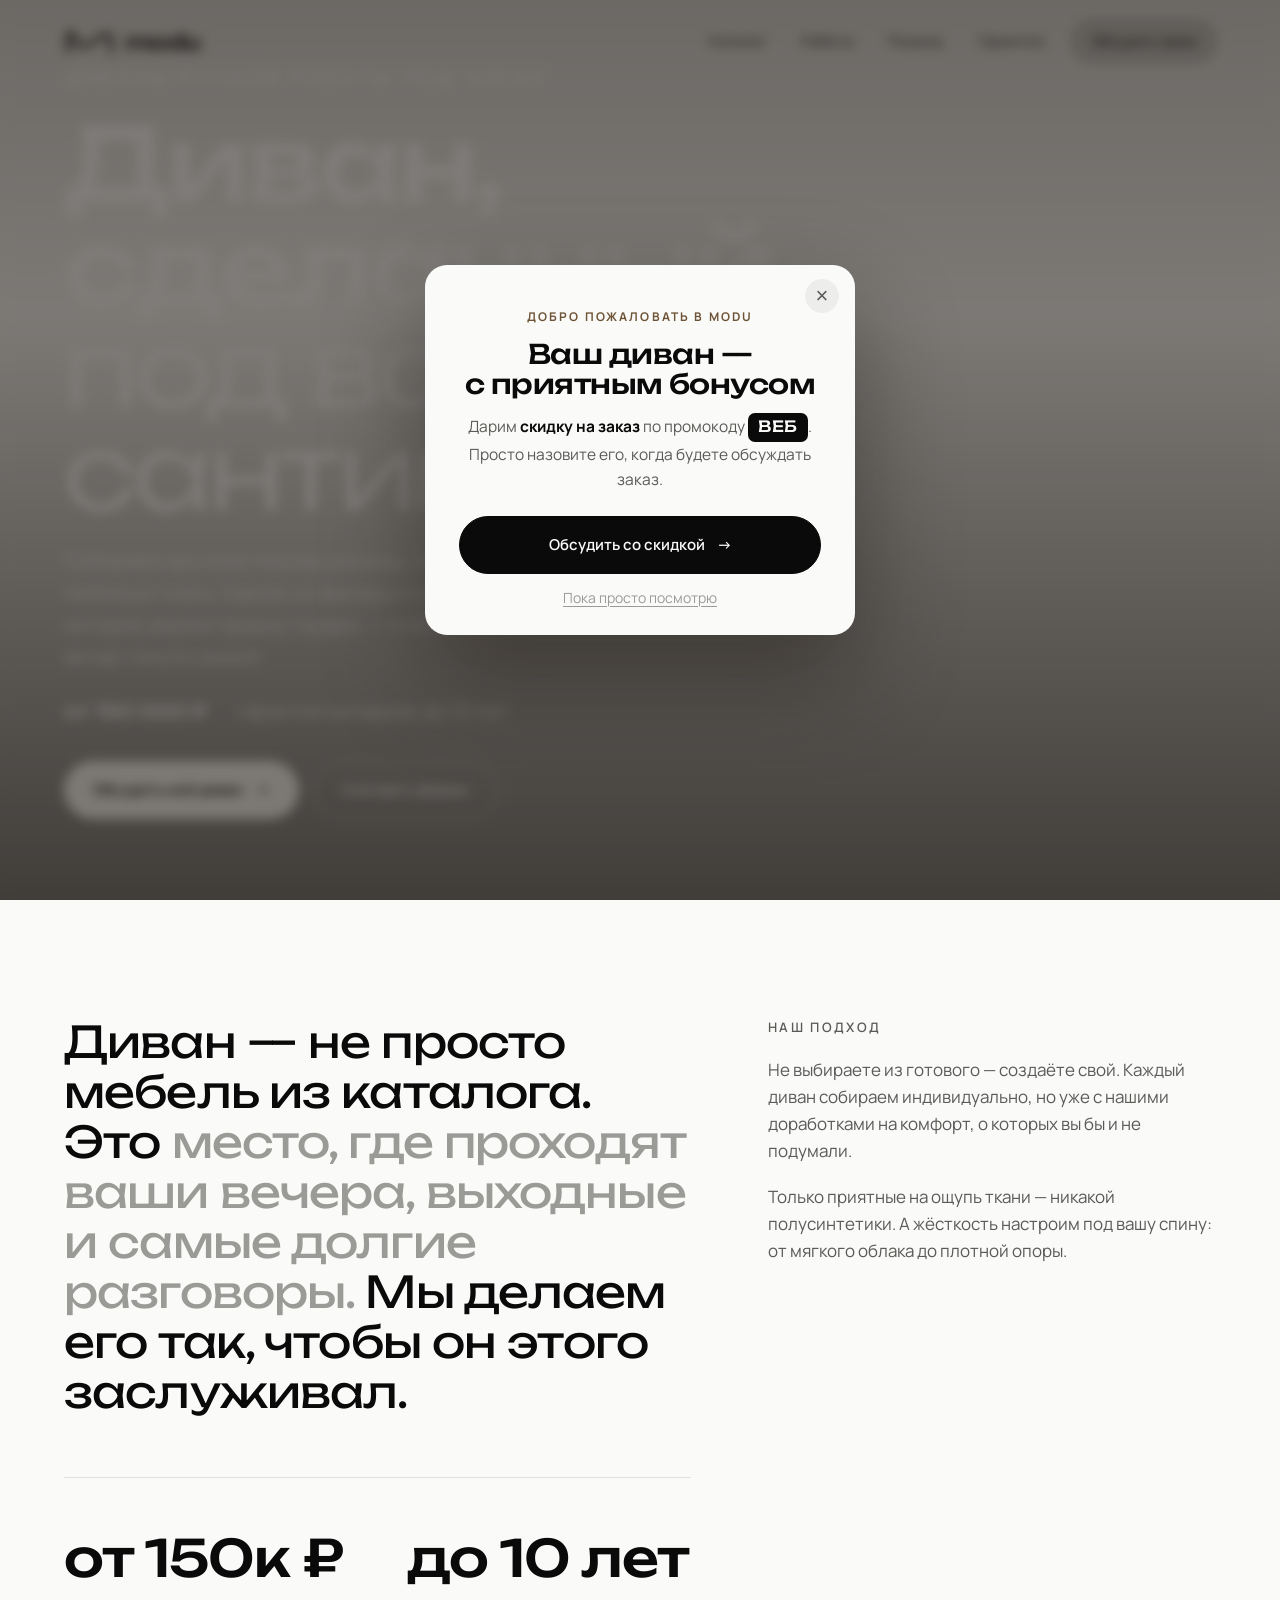
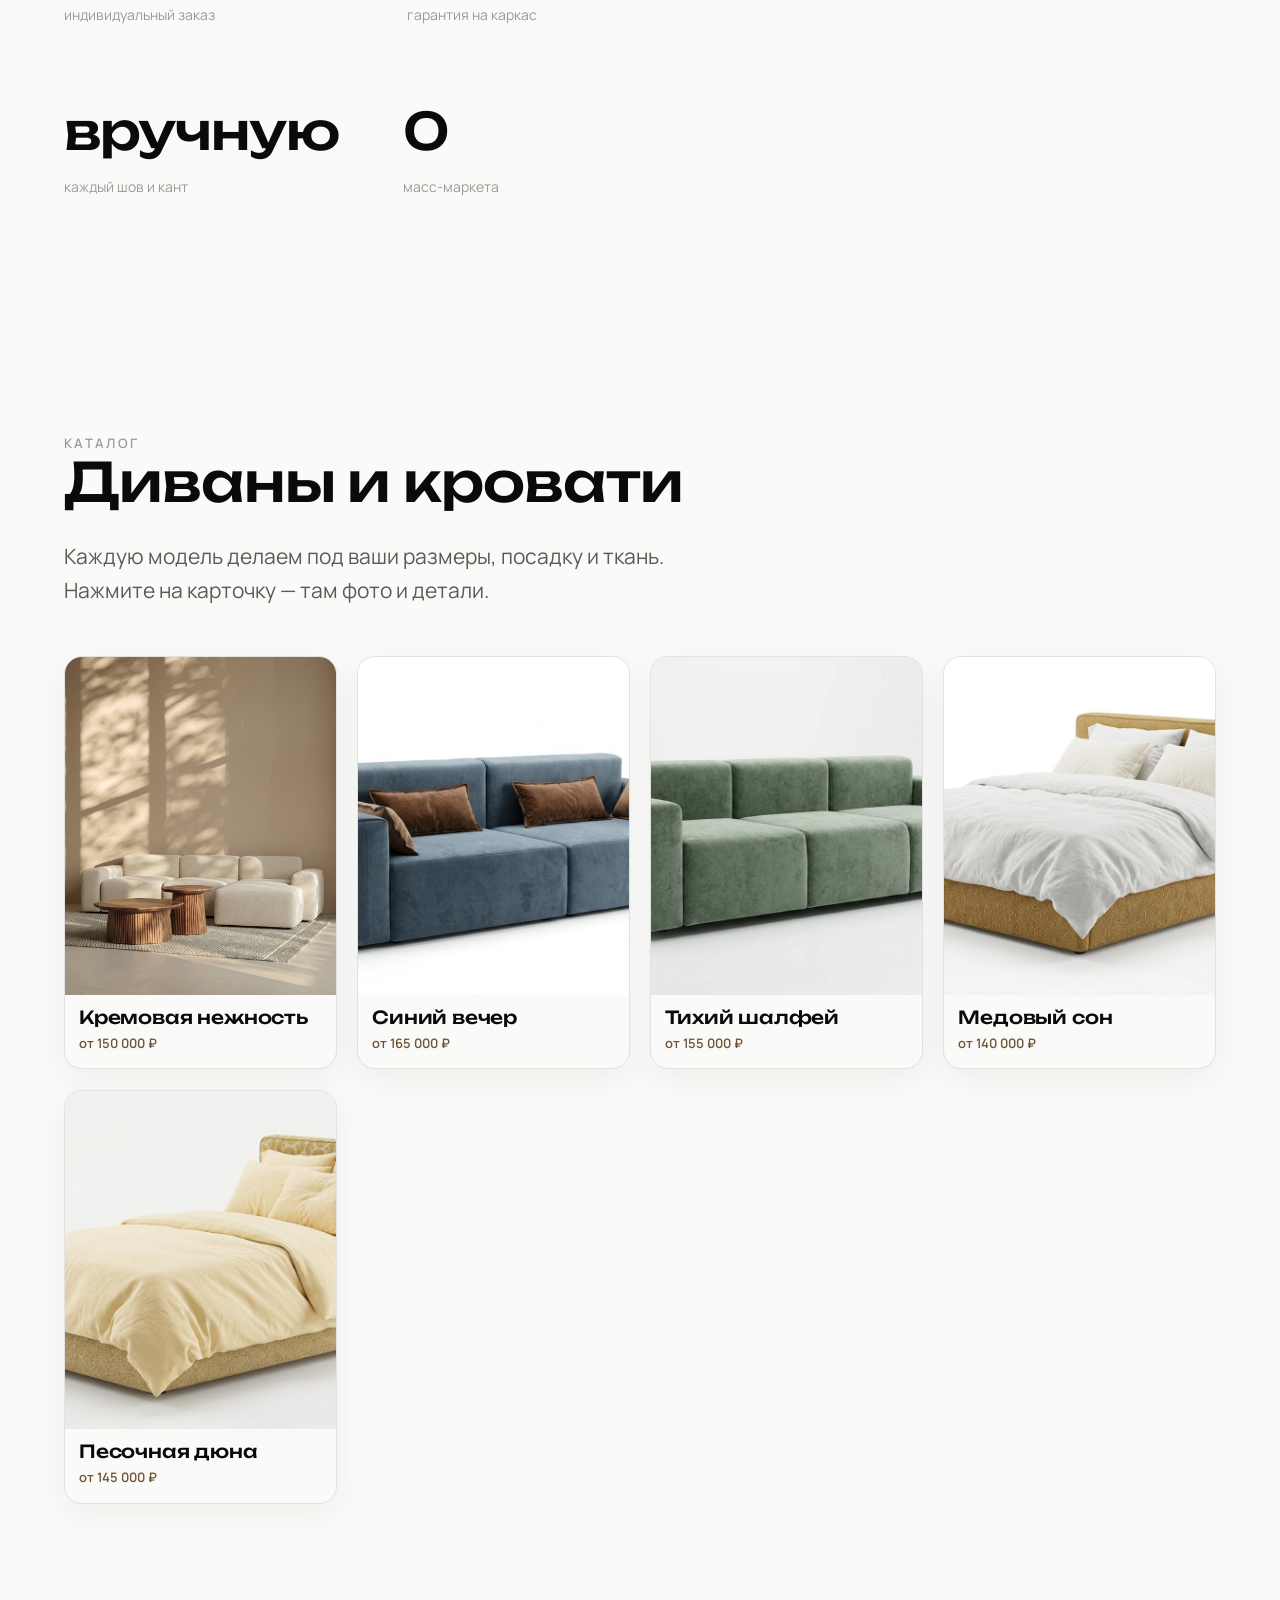
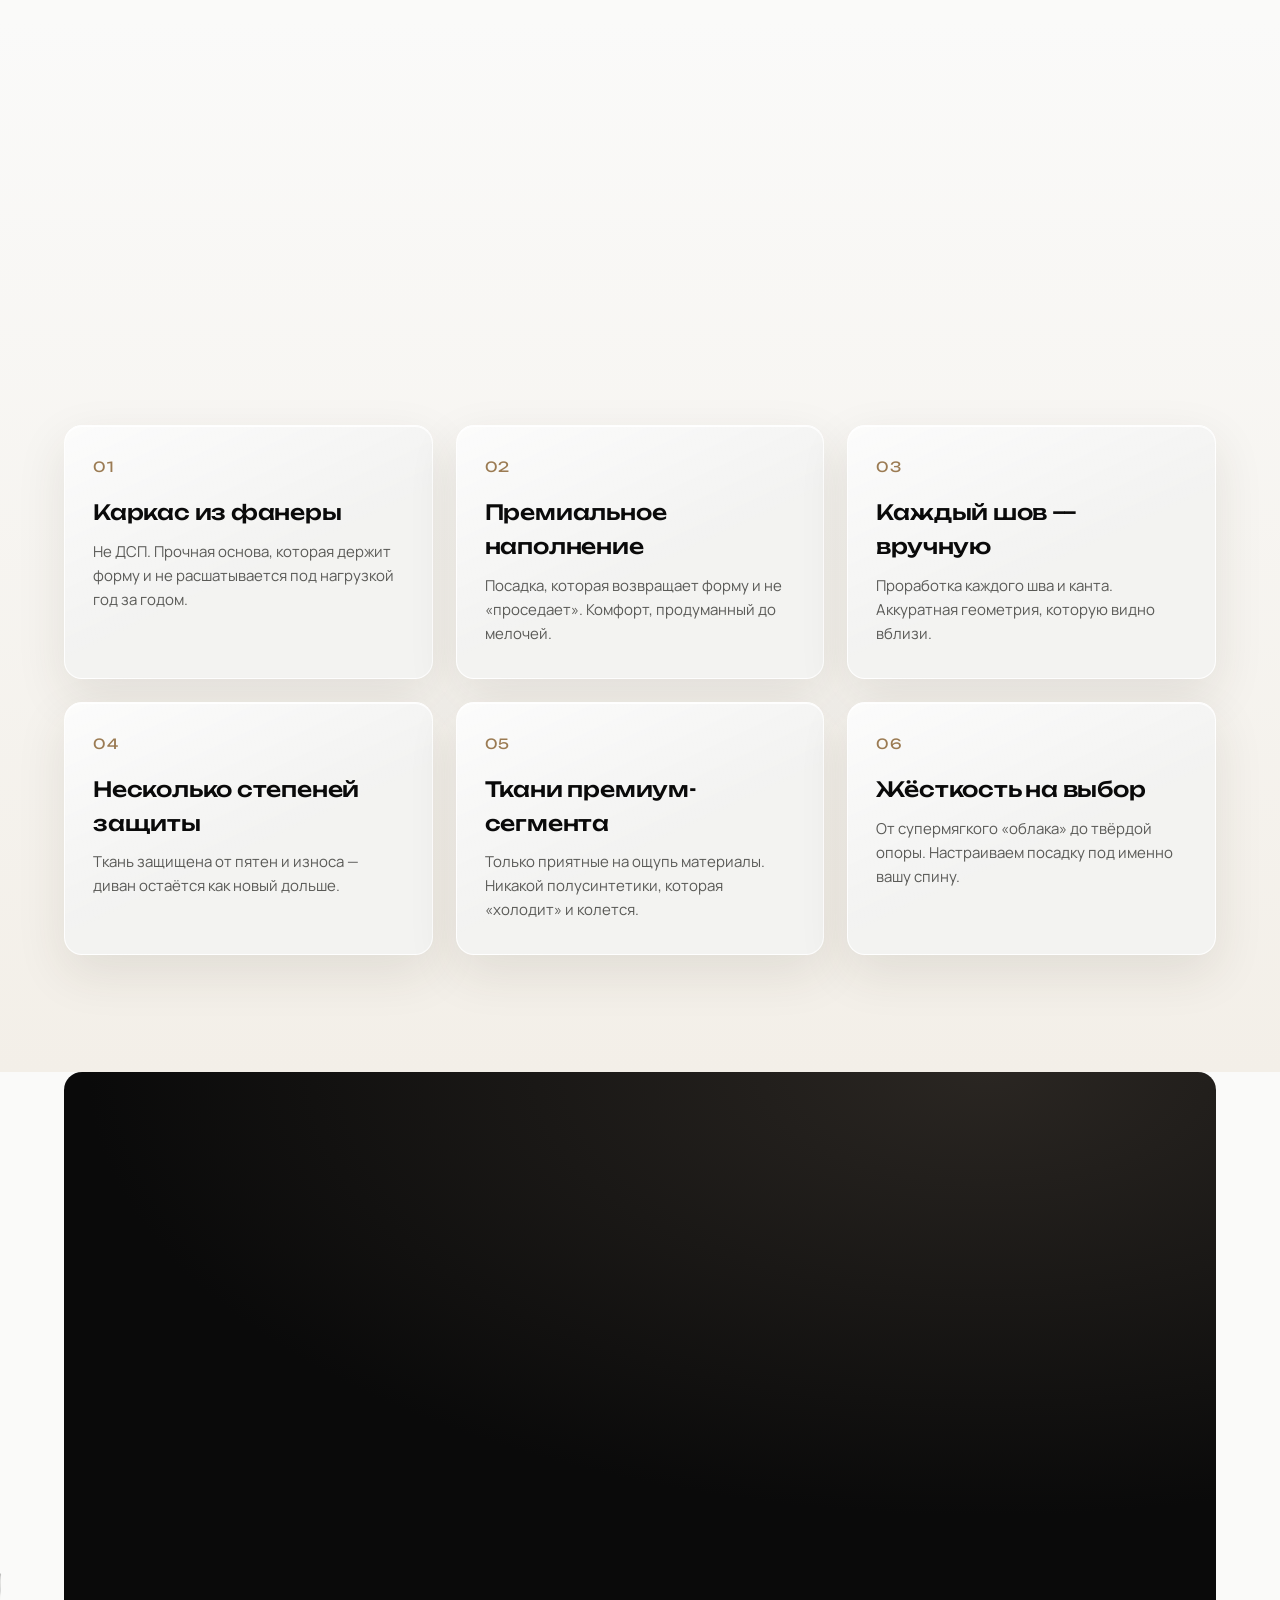
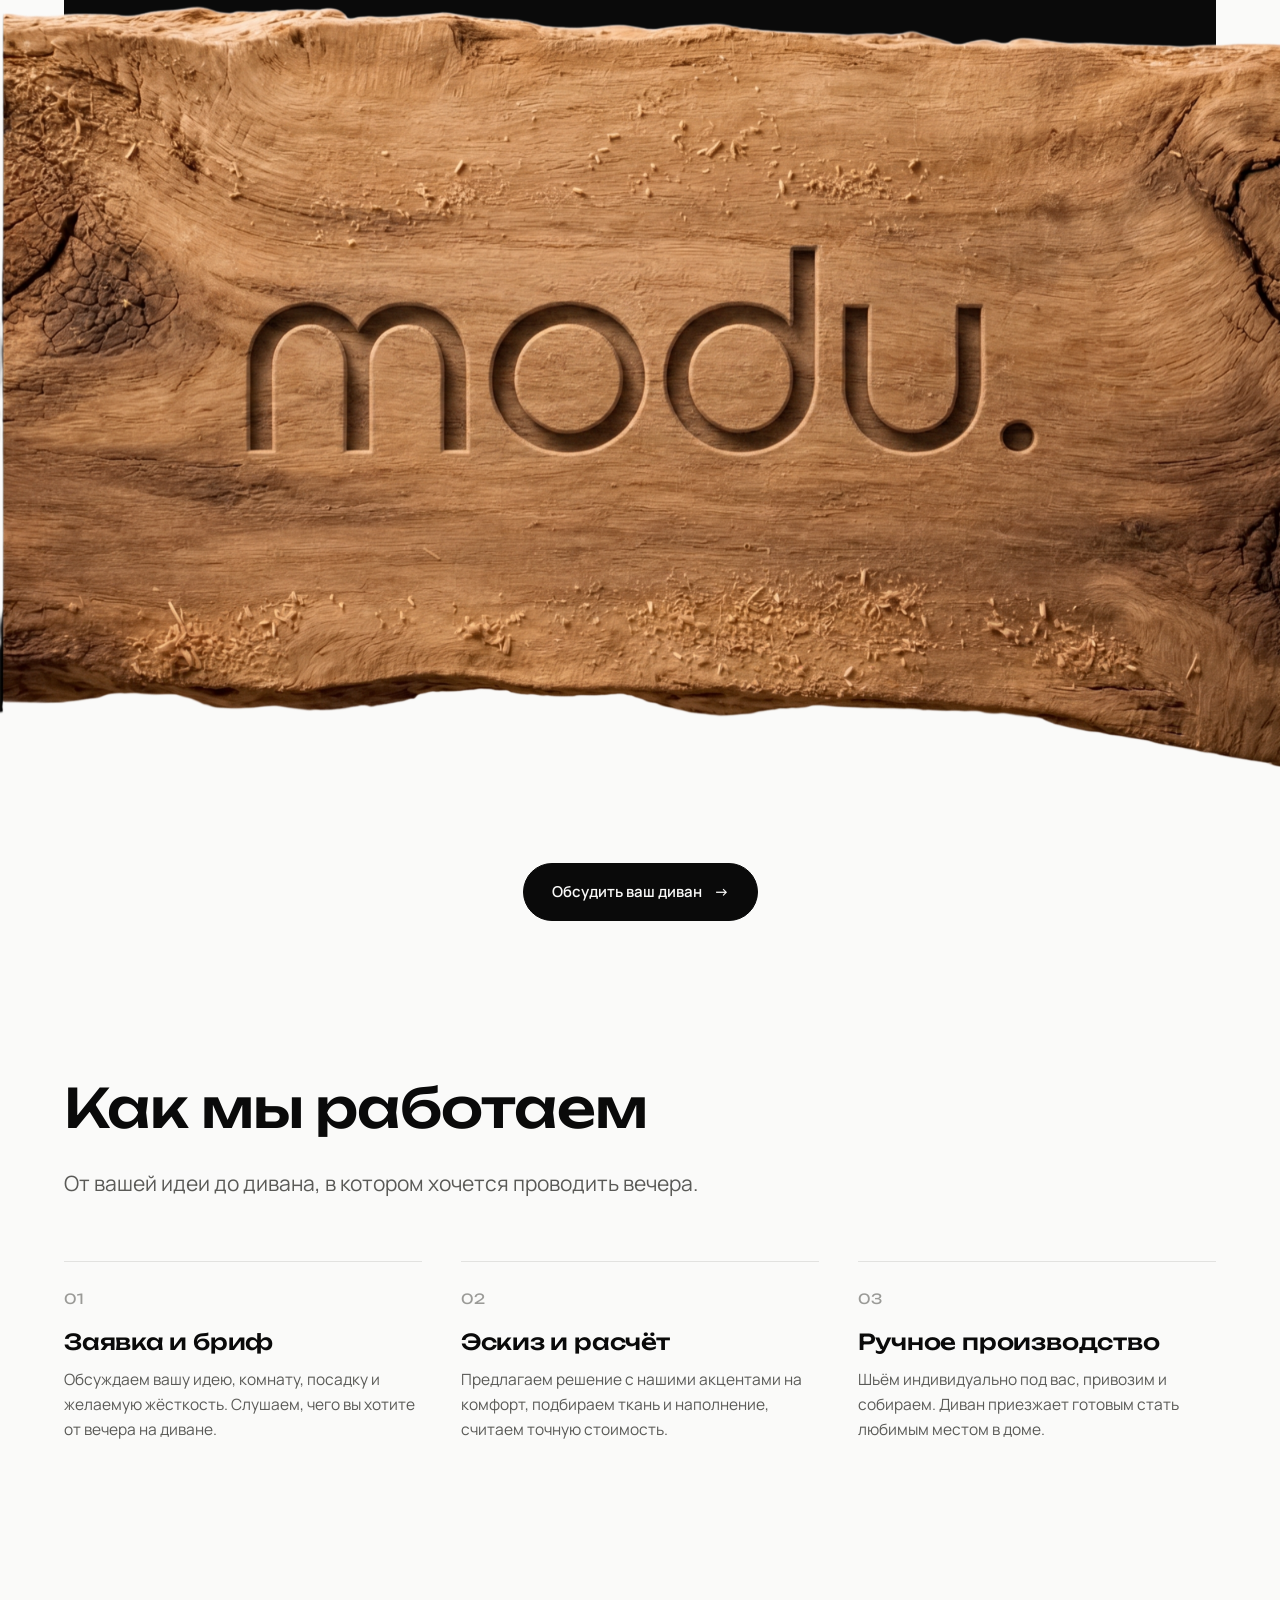
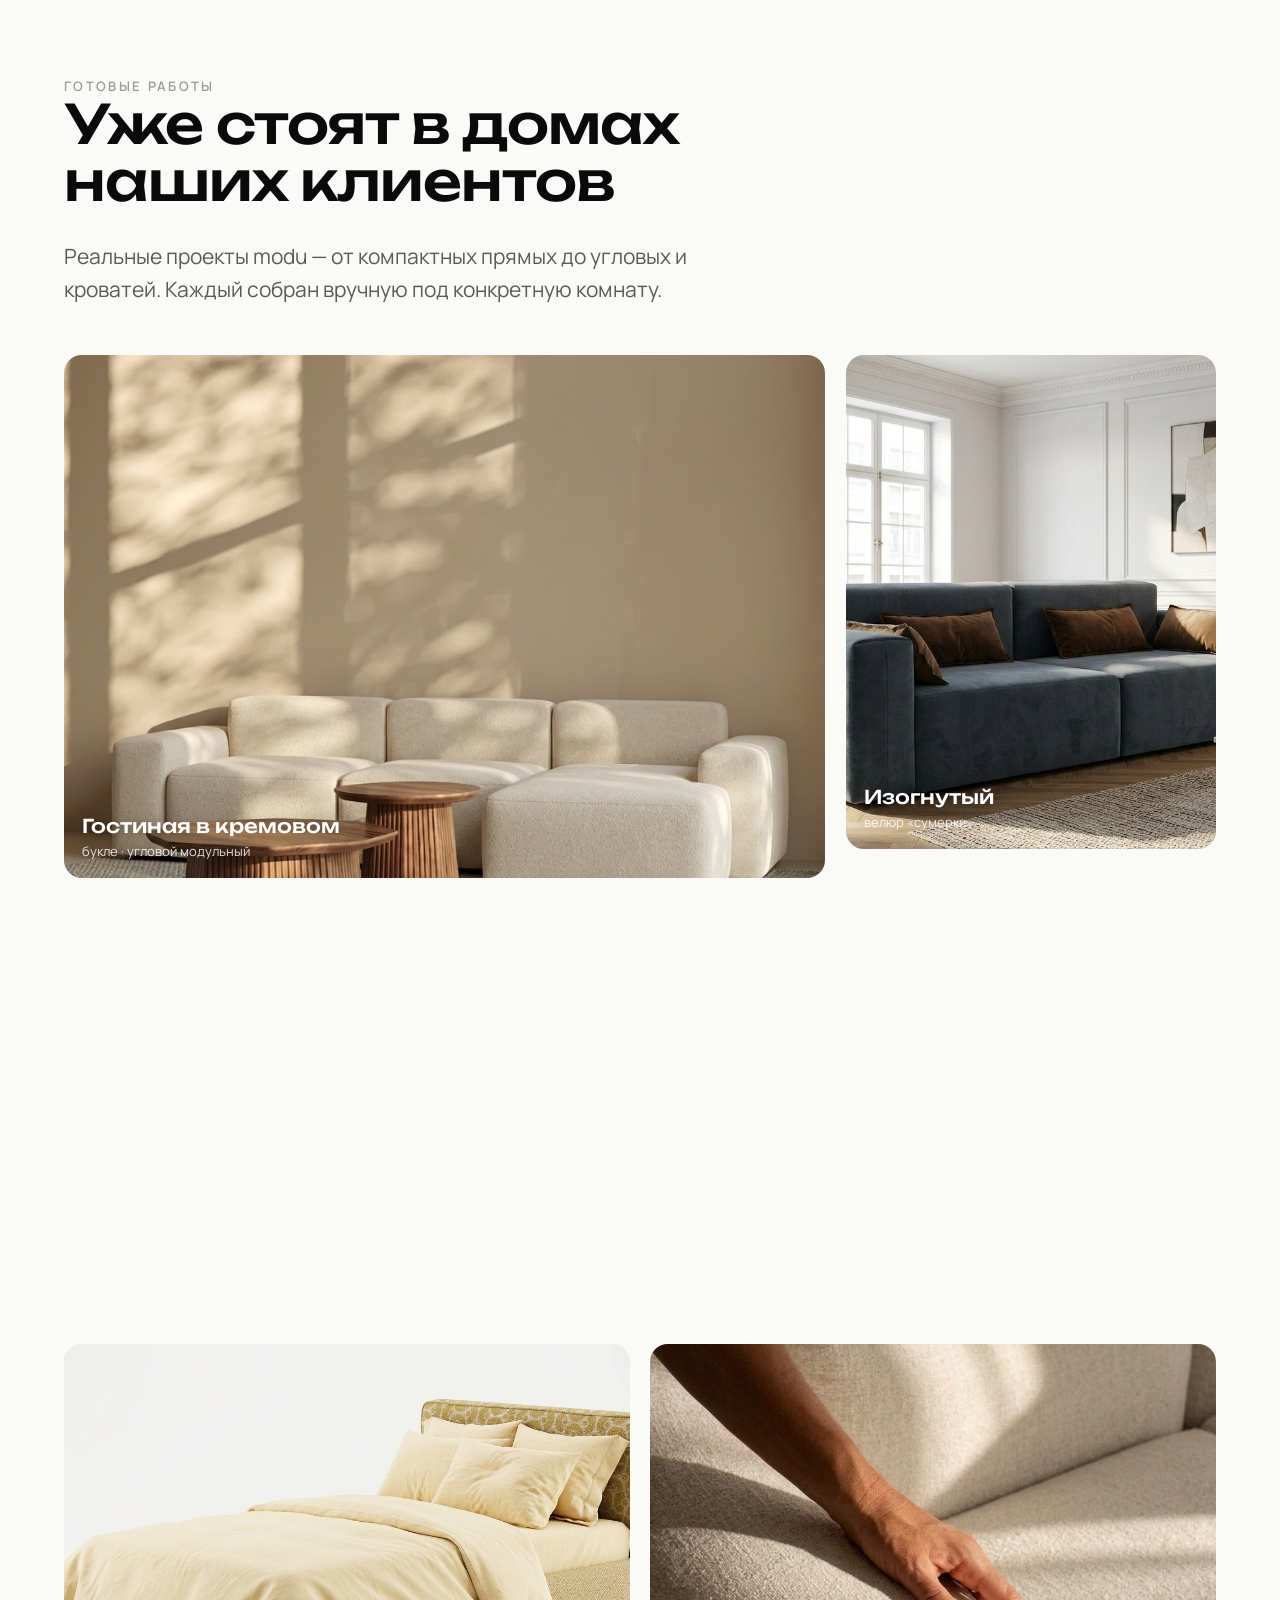
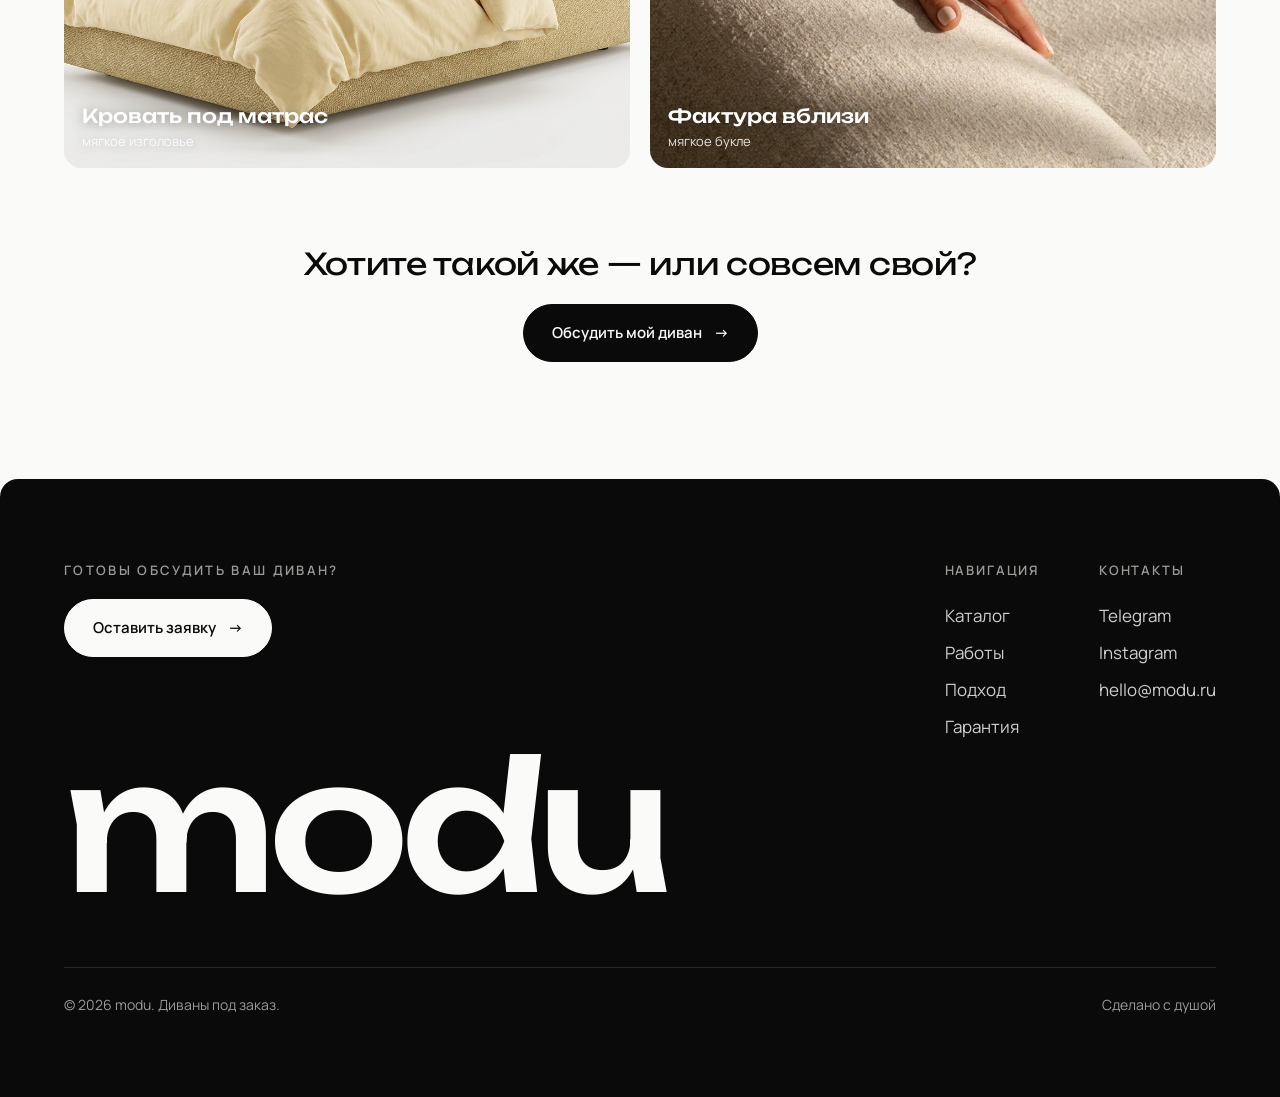
==== commit 73100f16: "Каталог: реальные фото Дивана 2 + Диван 3, Кровать 1 и Кровать 2 - Диван 2 «Синий вечер» — реальные " ====
--- a/index.html
+++ b/index.html
@@ -82,9 +82,9 @@
       <div class="gallery-head reveal">
         <div>
           <p class="eyebrow">Каталог</p>
-          <h2>Наши диваны</h2>
-        </div>
-        <p class="lead">Каждую модель делаем под ваши размеры, посадку и ткань. Листайте фото — и выбирайте, с чего начать.</p>
+          <h2>Диваны и кровати</h2>
+        </div>
+        <p class="lead">Каждую модель делаем под ваши размеры, посадку и ткань. Нажмите на карточку — там фото и детали.</p>
       </div>
 
       <!-- Каталог диванов рисуется из данных в js/catalog.js —
--- a/css/style.css
+++ b/css/style.css
@@ -437,8 +437,8 @@
 .pgrid-wrap.collapsed { overflow: hidden; }
 .pgrid { display: grid; grid-template-columns: repeat(4, 1fr); gap: clamp(14px, 1.6vw, 22px); }
 .pgrid-fade {
-  position: absolute; left: 0; right: 0; bottom: 0; height: 190px; pointer-events: none; display: none;
-  background: linear-gradient(180deg, rgba(250,250,249,0) 0%, var(--milk) 82%);
+  position: absolute; left: 0; right: 0; bottom: 0; height: 160px; pointer-events: none; display: none;
+  background: linear-gradient(180deg, rgba(250,250,249,0) 0%, rgba(250,250,249,.85) 55%, var(--milk) 100%);
 }
 .pgrid-wrap.collapsed .pgrid-fade { display: block; }
 .pgrid-more { display: none; justify-content: center; margin-top: 26px; }
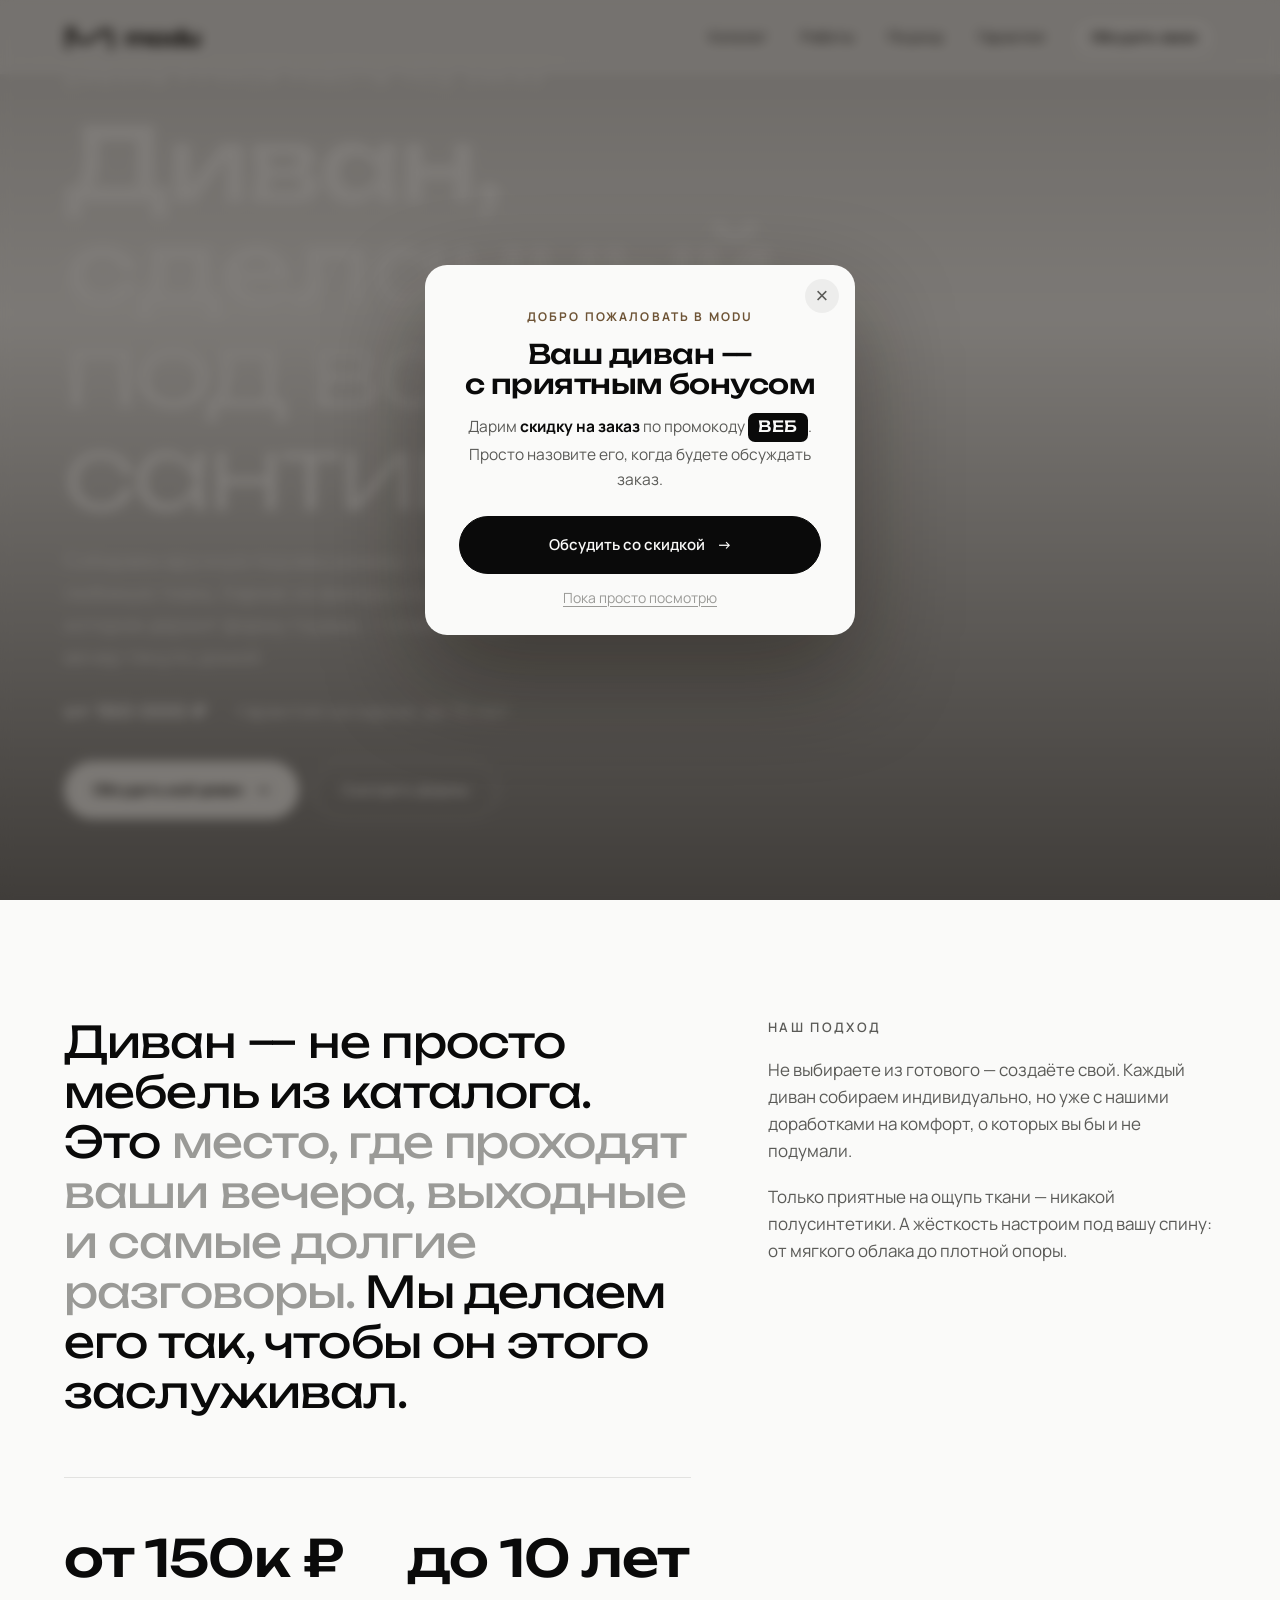
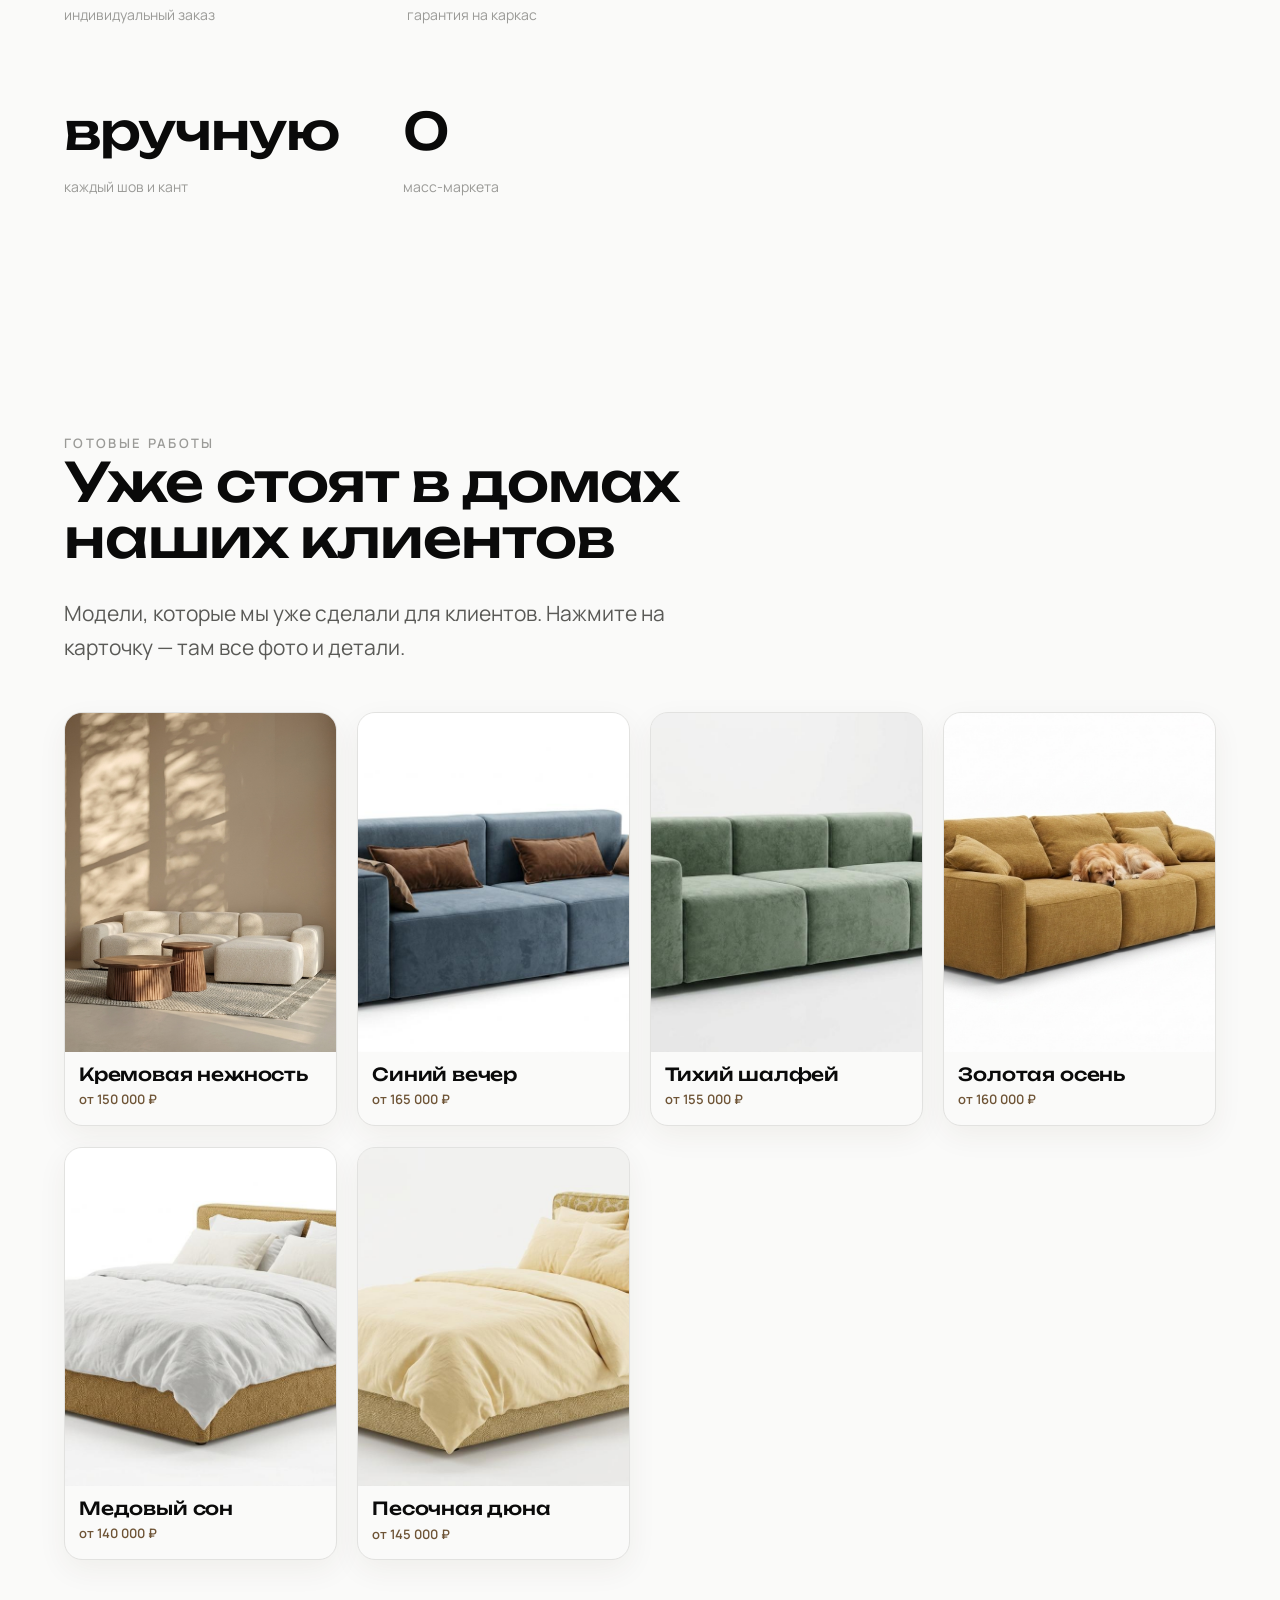
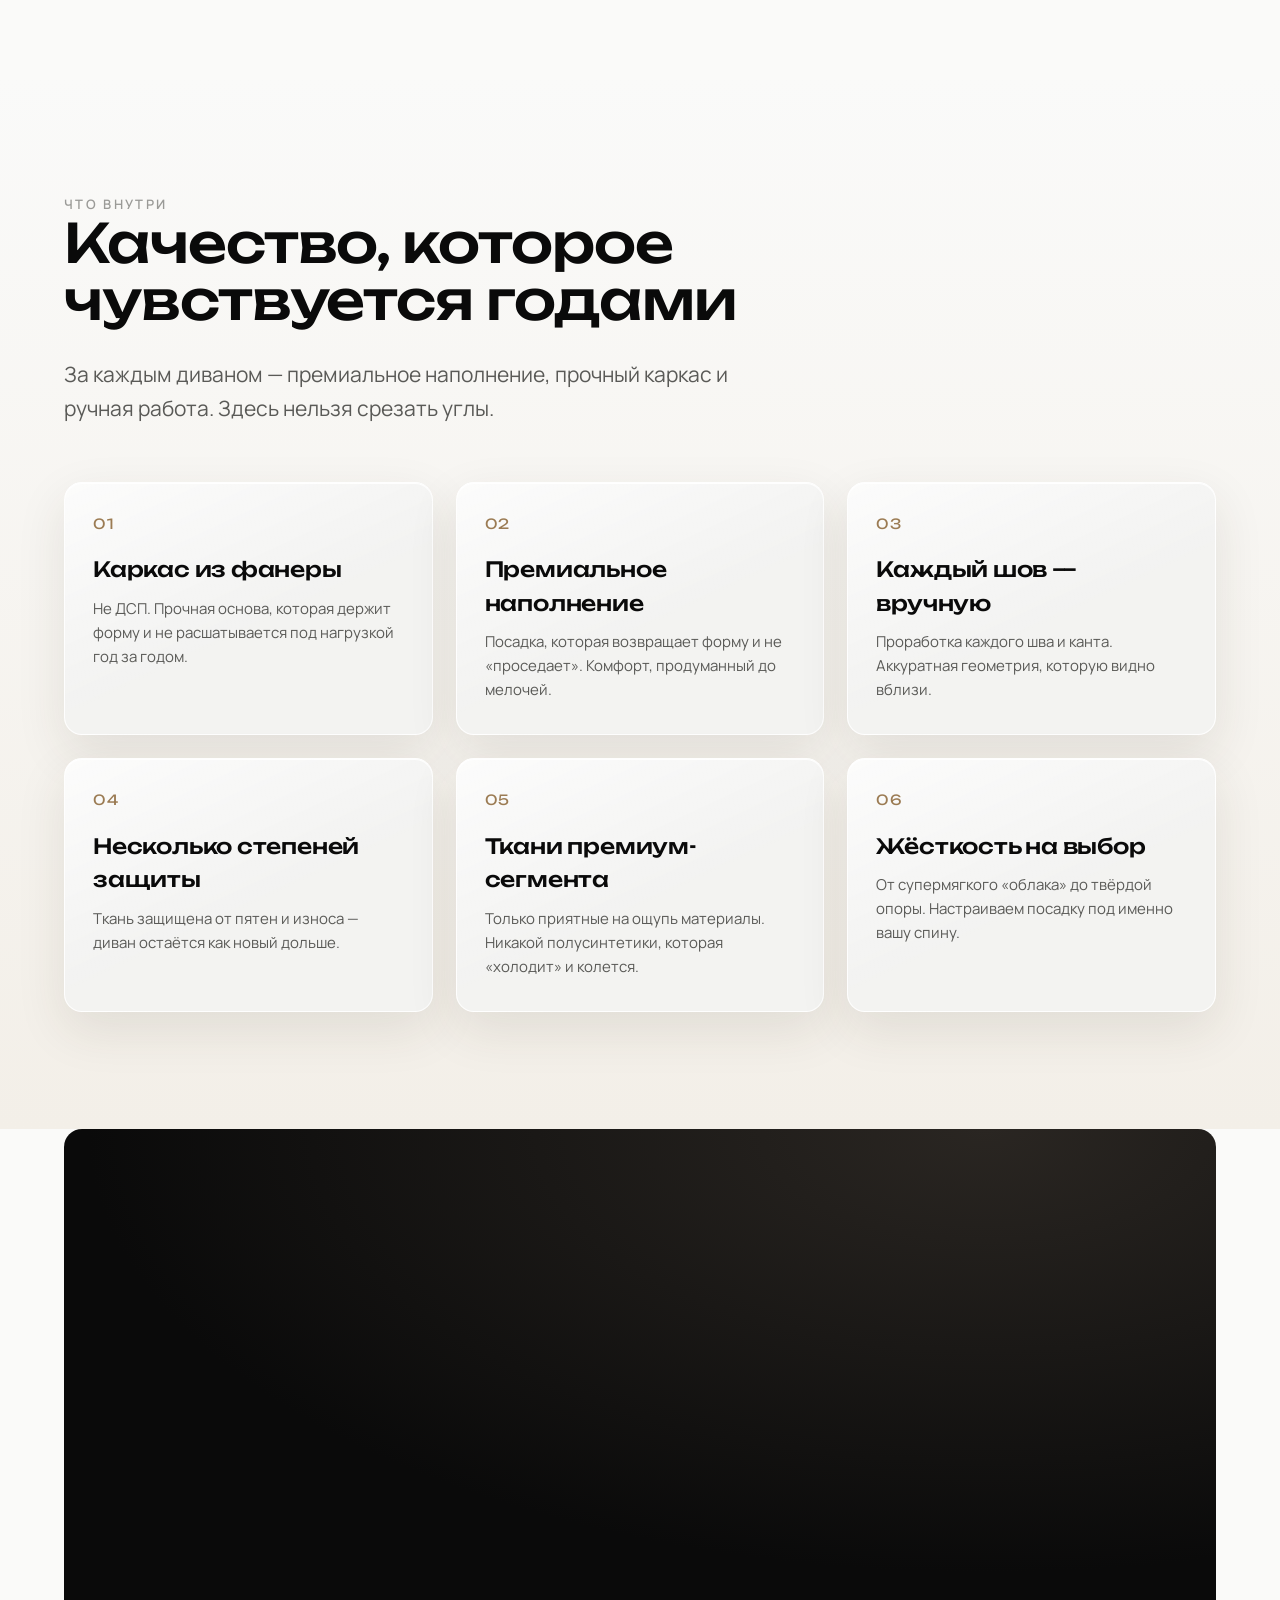
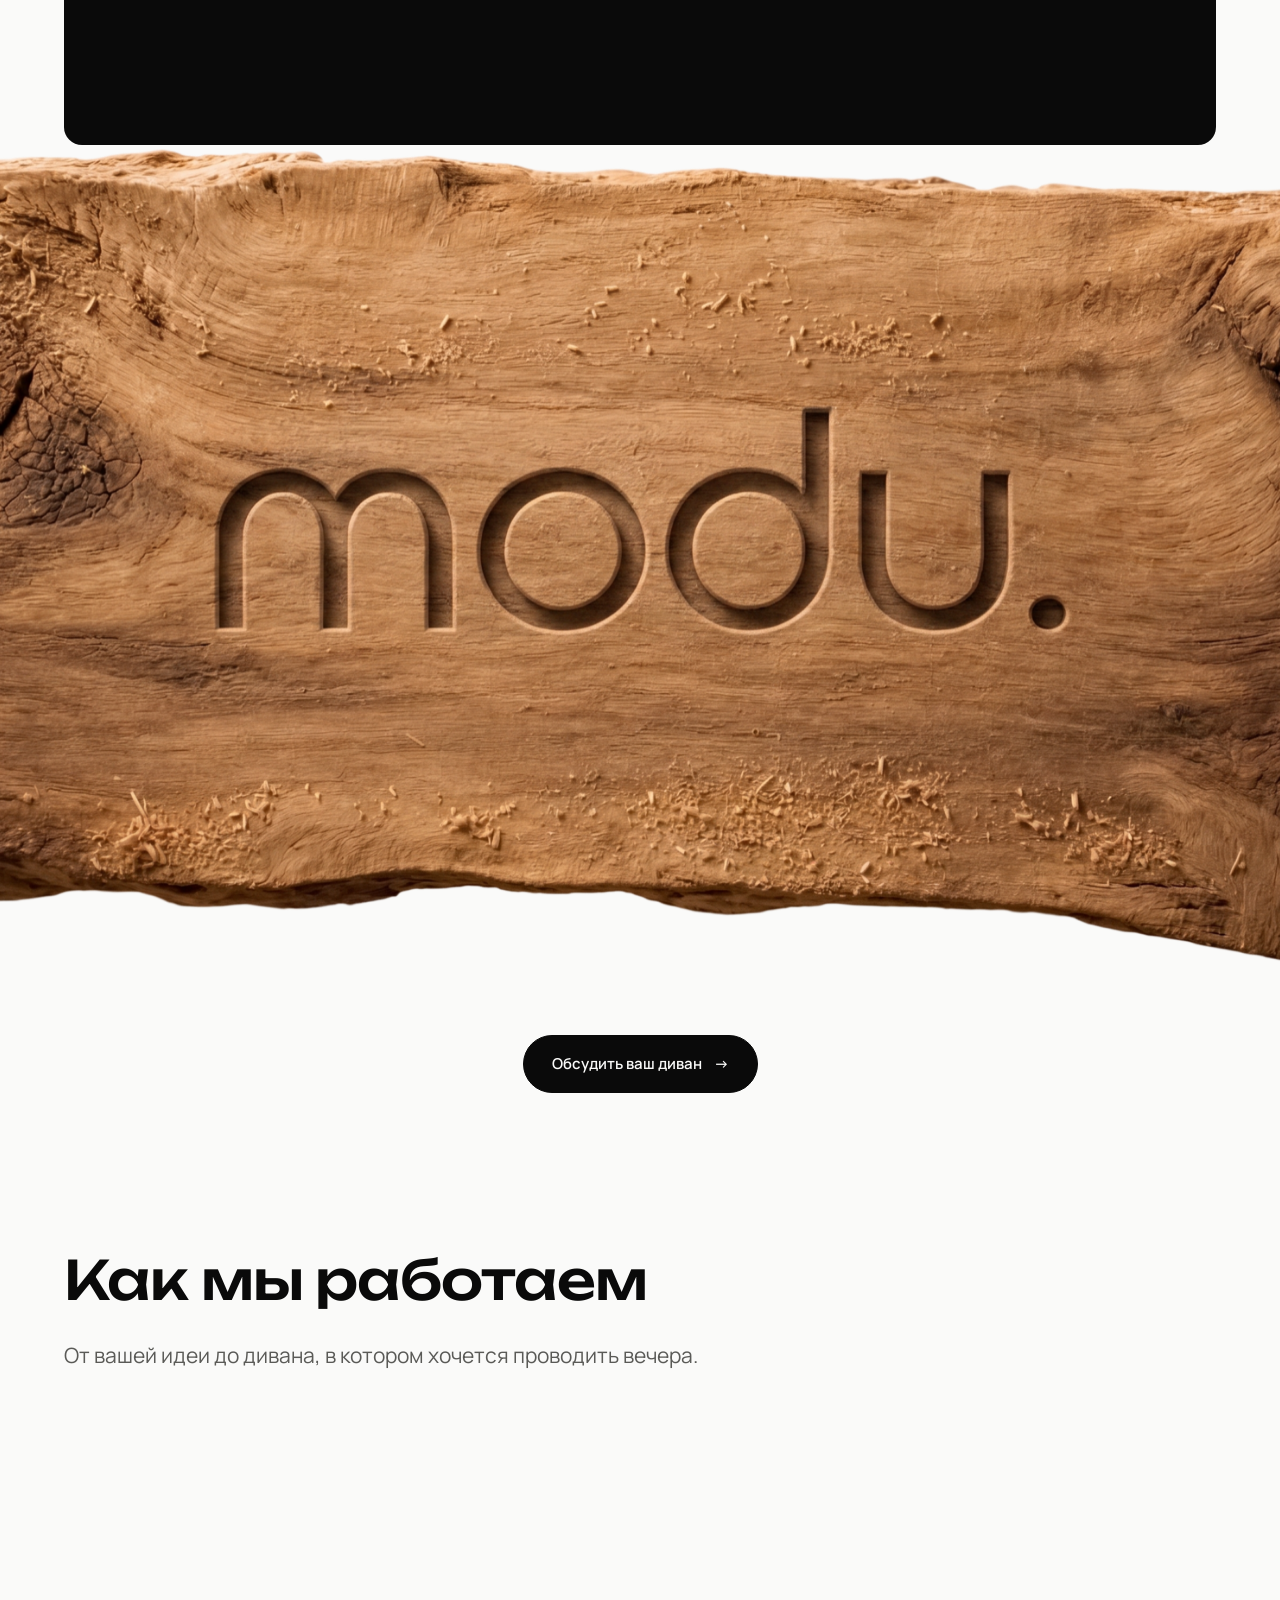
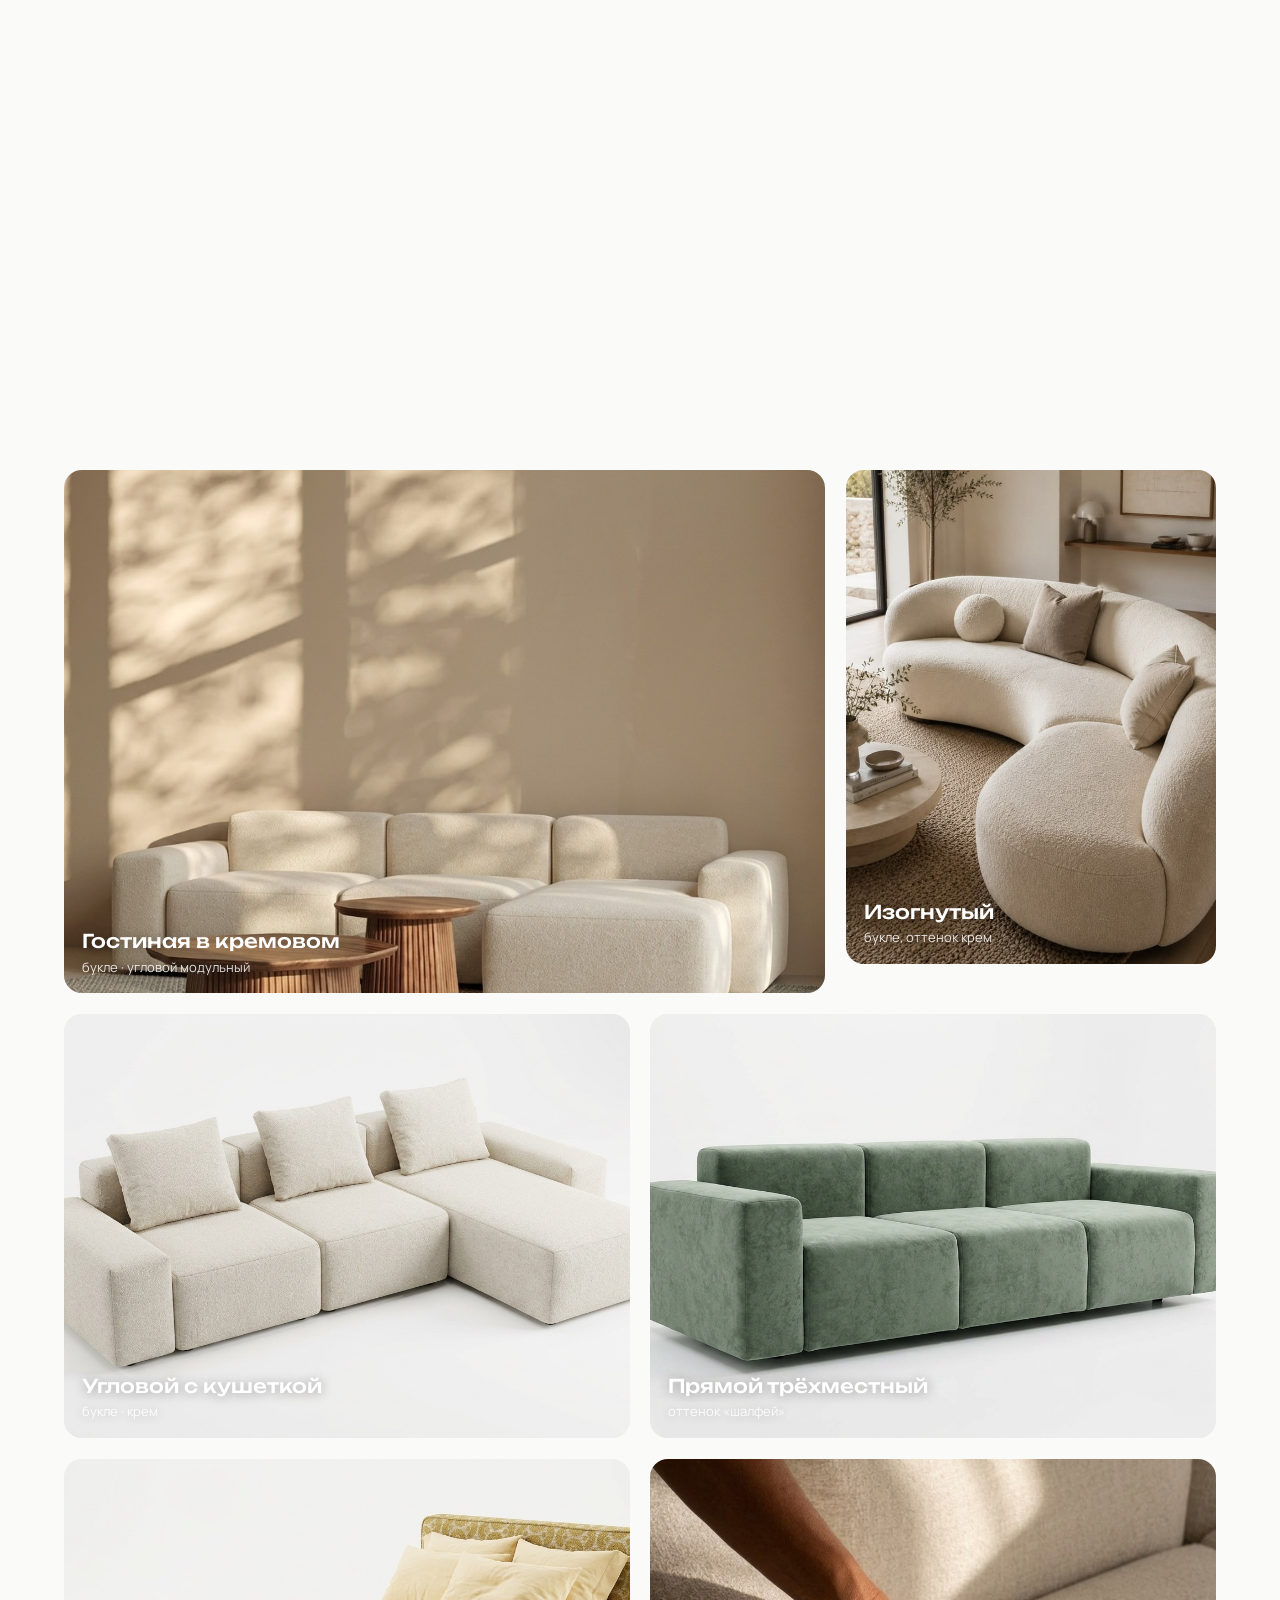
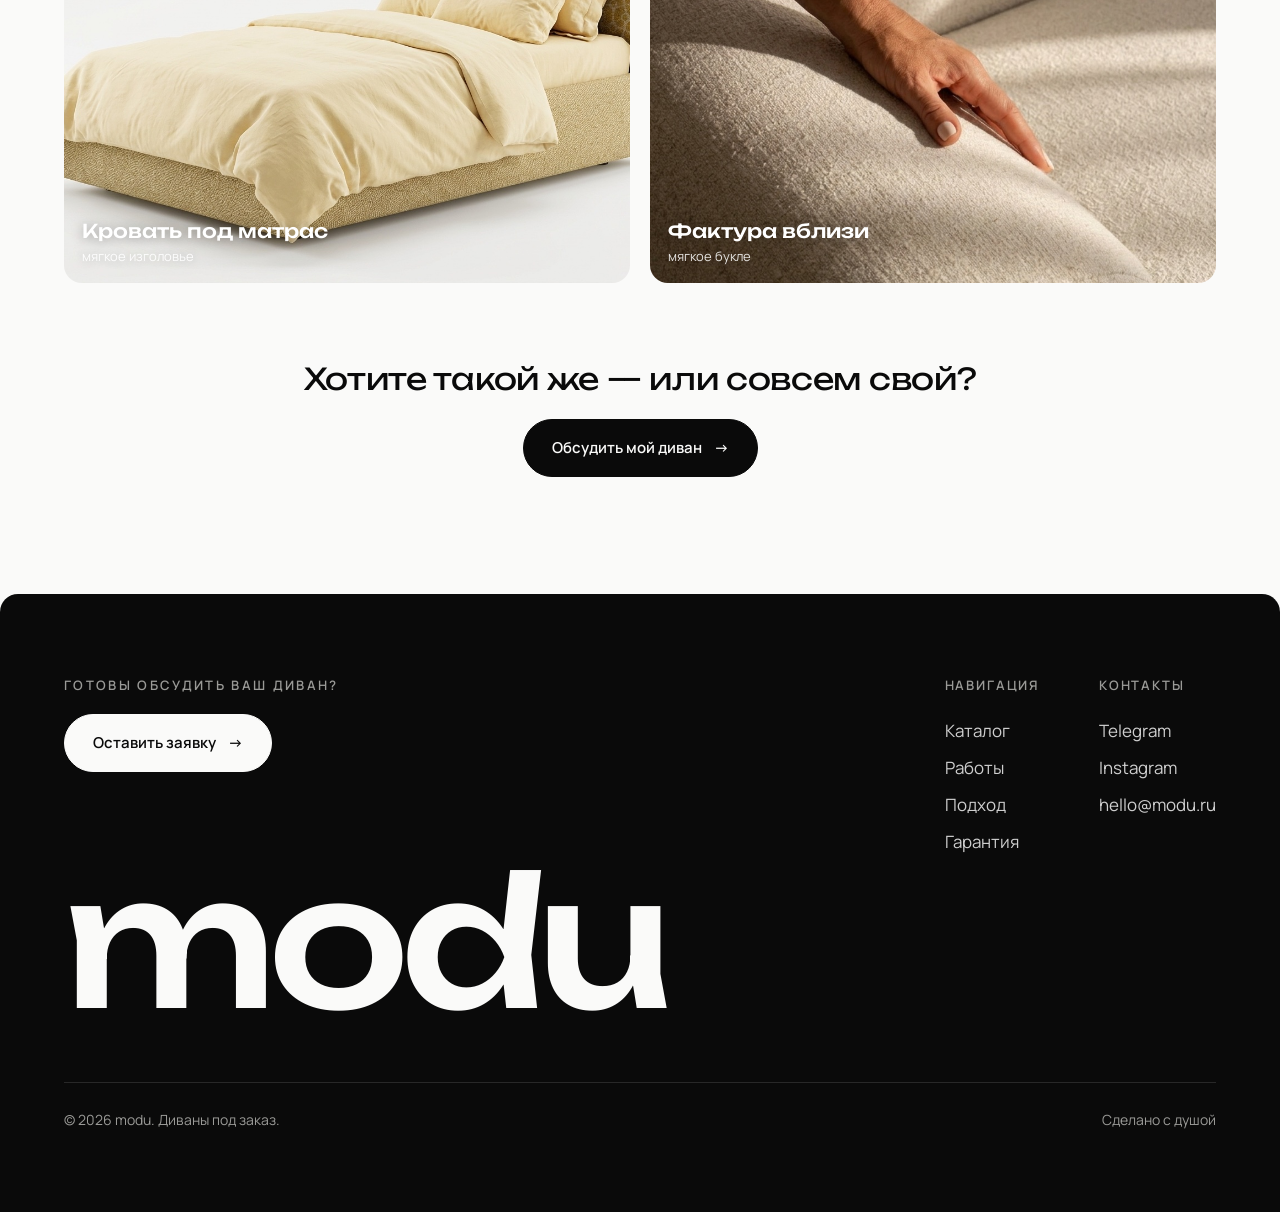
==== commit 11a9acfa: "Правки: сруб без просвета/зума, размытие шапки, свап заголовков, фикс ПК, новое фото изогнутого - ср" ====
--- a/index.html
+++ b/index.html
@@ -23,13 +23,13 @@
     <a href="index.html" class="logo" aria-label="modu">
       <svg viewBox="0 0 118 60" fill="none" aria-hidden="true">
         <path d="M9 54 V18 C9 9 22 9 24 21 C27 41 42 45 60 37 C80 28 82 16 100 16 C108 16 109 21 109 28 V54"
-              stroke="#fff" stroke-width="9" stroke-linecap="round" stroke-linejoin="round"/>
+              stroke="currentColor" stroke-width="9" stroke-linecap="round" stroke-linejoin="round"/>
       </svg>
       <span class="word">modu</span>
     </a>
     <nav class="nav-links">
-      <a href="#catalog">Каталог</a>
-      <a href="#works">Работы</a>
+      <a href="#works">Каталог</a>
+      <a href="#catalog">Работы</a>
       <a href="#approach">Подход</a>
       <a href="#warranty">Гарантия</a>
     </nav>
@@ -81,10 +81,10 @@
     <div class="container">
       <div class="gallery-head reveal">
         <div>
-          <p class="eyebrow">Каталог</p>
-          <h2>Диваны и кровати</h2>
-        </div>
-        <p class="lead">Каждую модель делаем под ваши размеры, посадку и ткань. Нажмите на карточку — там фото и детали.</p>
+          <p class="eyebrow">Готовые работы</p>
+          <h2>Уже стоят в домах<br>наших клиентов</h2>
+        </div>
+        <p class="lead">Модели, которые мы уже сделали для клиентов. Нажмите на карточку — там все фото и детали.</p>
       </div>
 
       <!-- Каталог диванов рисуется из данных в js/catalog.js —
@@ -185,10 +185,10 @@
     <div class="container">
       <div class="gallery-head reveal">
         <div>
-          <p class="eyebrow">Готовые работы</p>
-          <h2>Уже стоят в домах<br>наших клиентов</h2>
-        </div>
-        <p class="lead">Реальные проекты modu — от компактных прямых до угловых и кроватей. Каждый собран вручную под конкретную комнату.</p>
+          <p class="eyebrow">Каталог</p>
+          <h2>Диваны и кровати</h2>
+        </div>
+        <p class="lead">Наши формы и ткани в реальных интерьерах — вдохновляйтесь и выбирайте своё.</p>
       </div>
 
       <div class="gallery-grid">
@@ -200,7 +200,7 @@
         <figure class="card tall reveal">
           <img src="assets/photos/work-curved.jpg" alt="Изогнутый диван modu" onerror="this.style.display='none';this.nextElementSibling.style.display='flex'">
           <div class="ph" style="display:none">фото: work-curved.jpg</div>
-          <figcaption class="cap"><div class="t">Изогнутый</div><div class="s">велюр «сумерки»</div></figcaption>
+          <figcaption class="cap"><div class="t">Изогнутый</div><div class="s">букле, оттенок крем</div></figcaption>
         </figure>
         <figure class="card half reveal">
           <img src="assets/photos/studio.jpg" alt="Угловой диван с кушеткой" onerror="this.style.display='none';this.nextElementSibling.style.display='flex'">
@@ -242,8 +242,8 @@
         <div class="links">
           <div class="col">
             <h4>Навигация</h4>
-            <a href="#catalog">Каталог</a>
-            <a href="#works">Работы</a>
+            <a href="#works">Каталог</a>
+            <a href="#catalog">Работы</a>
             <a href="#approach">Подход</a>
             <a href="#warranty">Гарантия</a>
           </div>
--- a/css/style.css
+++ b/css/style.css
@@ -87,26 +87,30 @@
   display: flex;
   align-items: center;
   justify-content: space-between;
-  padding: 20px var(--gutter);
-  mix-blend-mode: difference;          /* лого читается на видео и на молочном */
+  padding: 16px var(--gutter);
+  /* матовое стекло с размытием фона */
+  background: rgba(250, 250, 249, 0.55);
+  backdrop-filter: blur(18px) saturate(1.3);
+  -webkit-backdrop-filter: blur(18px) saturate(1.3);
+  border-bottom: 1px solid rgba(0, 0, 0, 0.05);
   transition: padding .4s var(--ease);
 }
-.nav .logo { display: flex; align-items: center; gap: 10px; }
+.nav .logo { display: flex; align-items: center; gap: 10px; color: var(--graphite); }
 .nav .logo svg { height: 26px; width: auto; }
 .nav .logo .word {
   font-family: var(--font-display);
   font-weight: 600;
   font-size: 22px;
   letter-spacing: -0.03em;
-  color: #fff;
+  color: var(--graphite);
 }
 .nav-links { display: flex; gap: 34px; align-items: center; margin-left: auto; }
 .nav-links a {
-  color: #fff;
+  color: var(--graphite);
   font-size: 14px;
   font-weight: 600;
   letter-spacing: 0.02em;
-  opacity: .85;
+  opacity: .78;
   transition: opacity .3s;
 }
 .nav-links a:hover { opacity: 1; }
@@ -263,20 +267,22 @@
   position: relative;
   width: 100%;
   background: transparent;               /* прозрачный фон: деревяшка наезжает на чёрный блок сверху */
-  overflow: visible;
-  /* весь блок подтягиваем вверх — сруб залезает на тёмную секцию гарантии */
-  margin-top: clamp(-120px, -9vw, -48px);
+  overflow: hidden;                      /* обрезаем волнистые края — нет просвета по бокам */
+  margin-top: 0;                         /* на десктопе без наезда (иначе блок «улетает» на инсет-гарантию) */
   padding-bottom: clamp(44px, 8vw, 96px);
   z-index: 2;
+}
+/* на телефоне гарантия во всю ширину — сруб красиво наезжает на неё */
+@media (max-width: 680px) {
+  .builder-full { margin-top: -58px; }
 }
 .builder-full__link { display: block; width: 100%; }
 .builder-full__img {
   width: 100%;                           /* сруб во всю ширину, край в край */
   height: auto;
   display: block;
-  transition: transform 1.4s var(--ease);
-}
-.builder-full__link:hover .builder-full__img { transform: scale(1.02); }
+  transform: scale(1.08);                /* дерево заполняет края, убирает просвет слева/справа */
+}
 .builder-full__overlay {
   position: static;
   /* кнопка с отступом от сруба — примерно посередине до заголовка ниже */
@@ -363,13 +369,13 @@
 .nav-cta {
   margin-left: 28px; flex-shrink: 0;
   padding: 9px 18px; border-radius: 100px;
-  color: #fff; font-size: 14px; font-weight: 600;
-  background: rgba(255,255,255,.14);
-  border: 1px solid rgba(255,255,255,.45);
+  color: var(--graphite); font-size: 14px; font-weight: 600;
+  background: rgba(255,255,255,.5);
+  border: 1px solid rgba(0,0,0,.14);
   opacity: 1 !important;
-  transition: background .3s;
-}
-.nav-cta:hover { background: rgba(255,255,255,.26); }
+  transition: background .3s, color .3s;
+}
+.nav-cta:hover { background: var(--graphite); color: var(--milk); border-color: var(--graphite); }
 
 /* ============================================================
    Премиальная «стеклянная» карточка
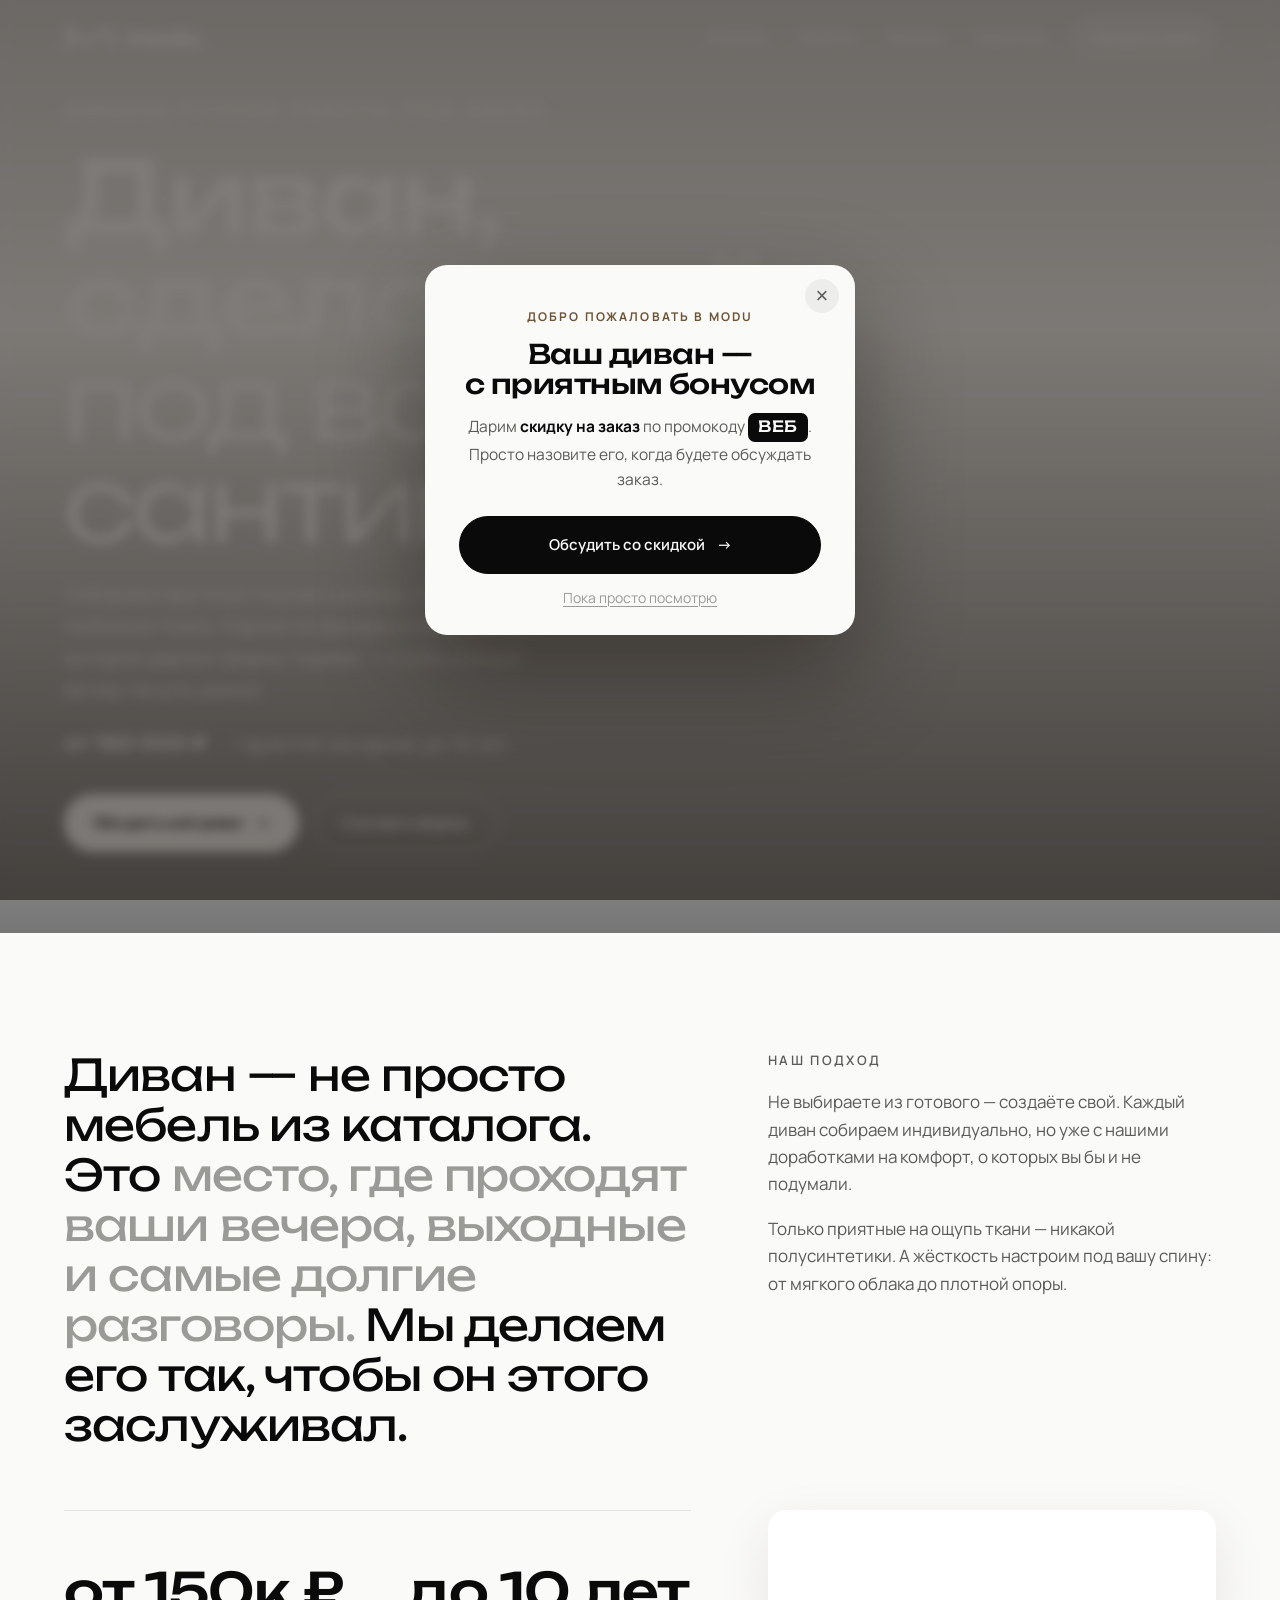
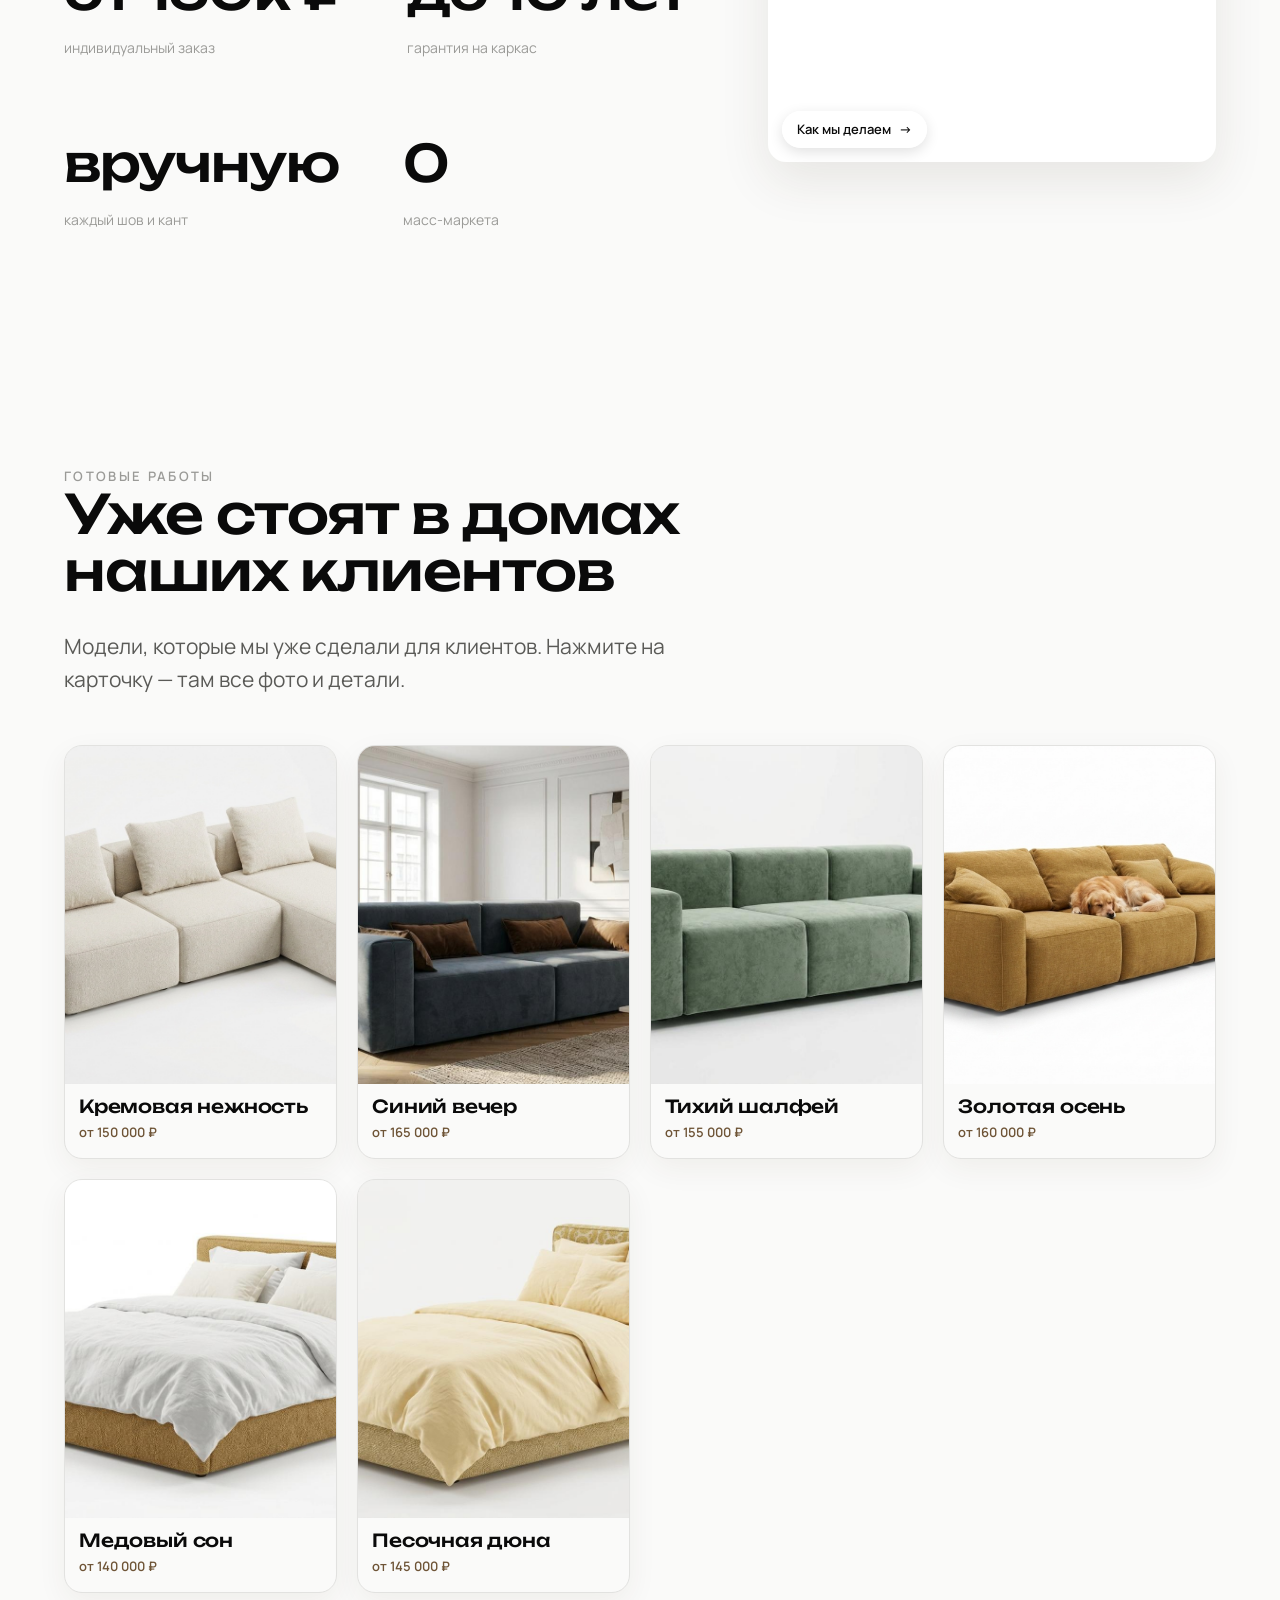
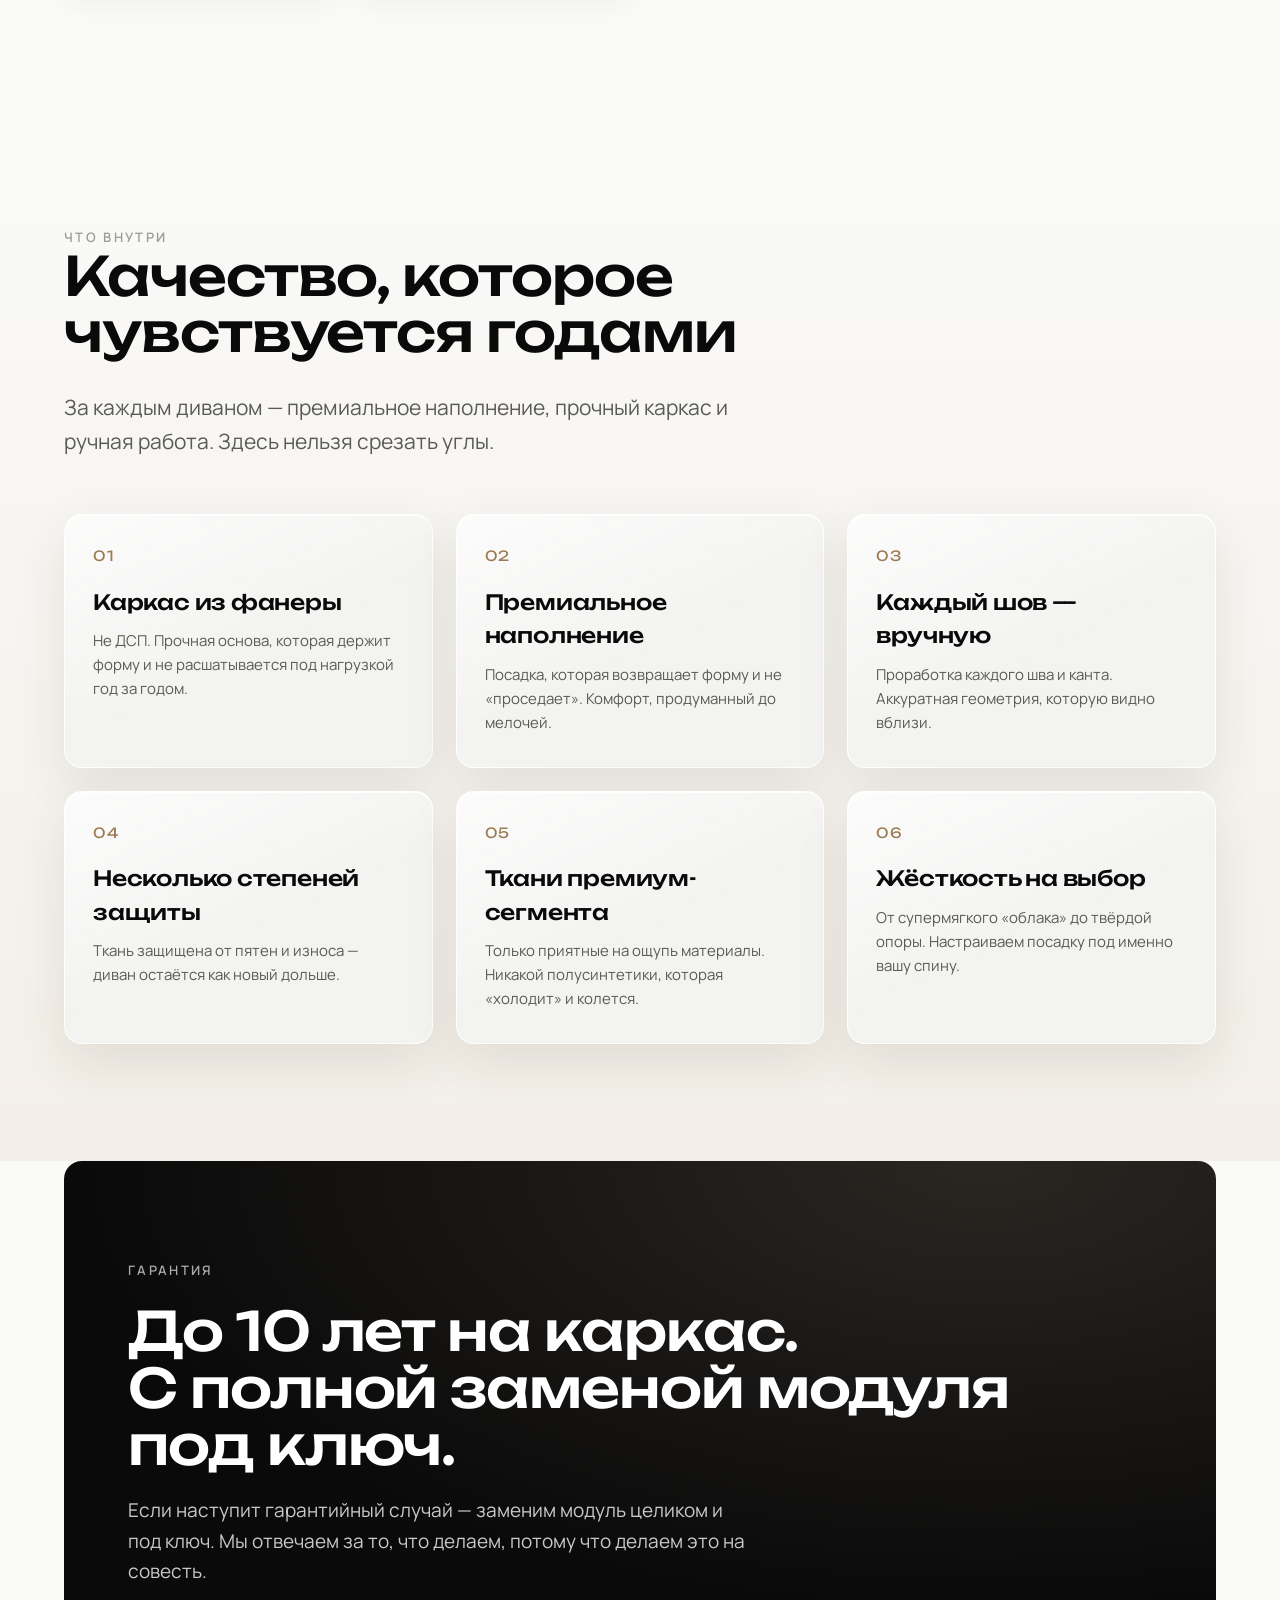
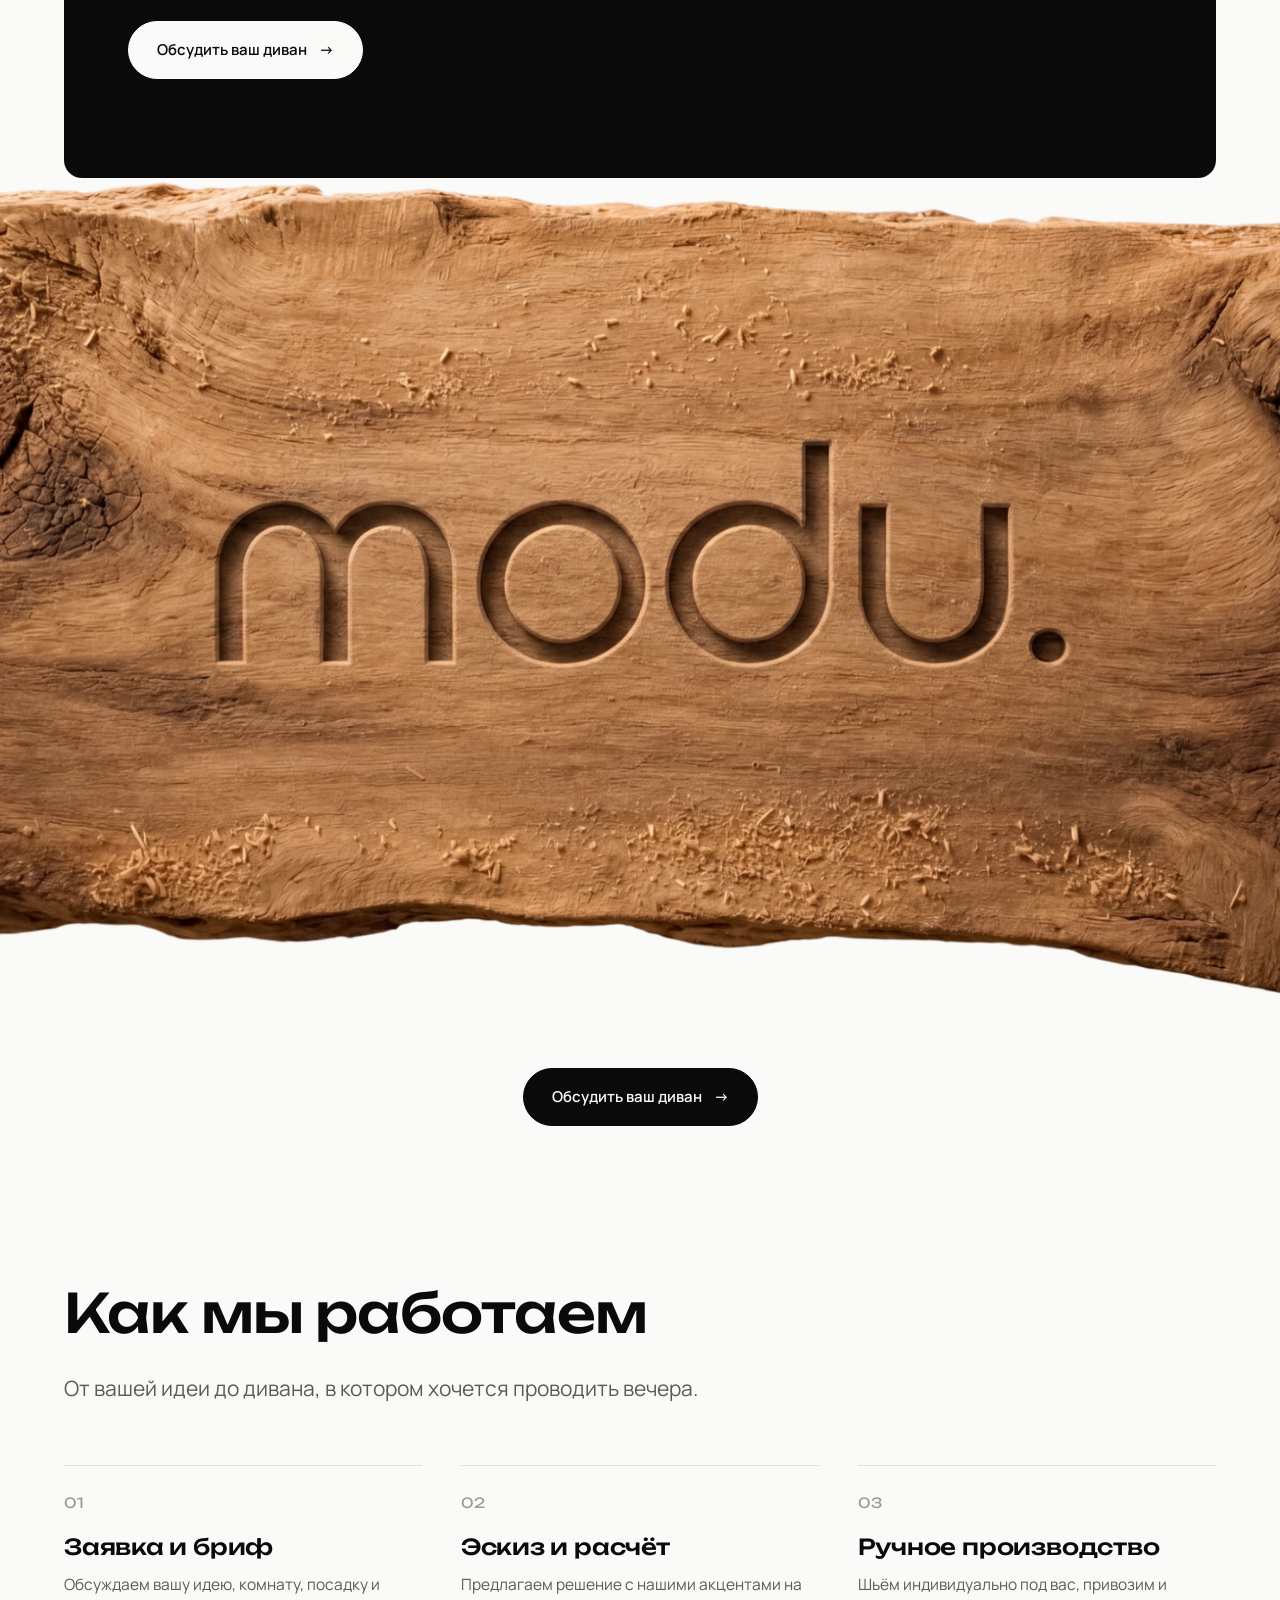
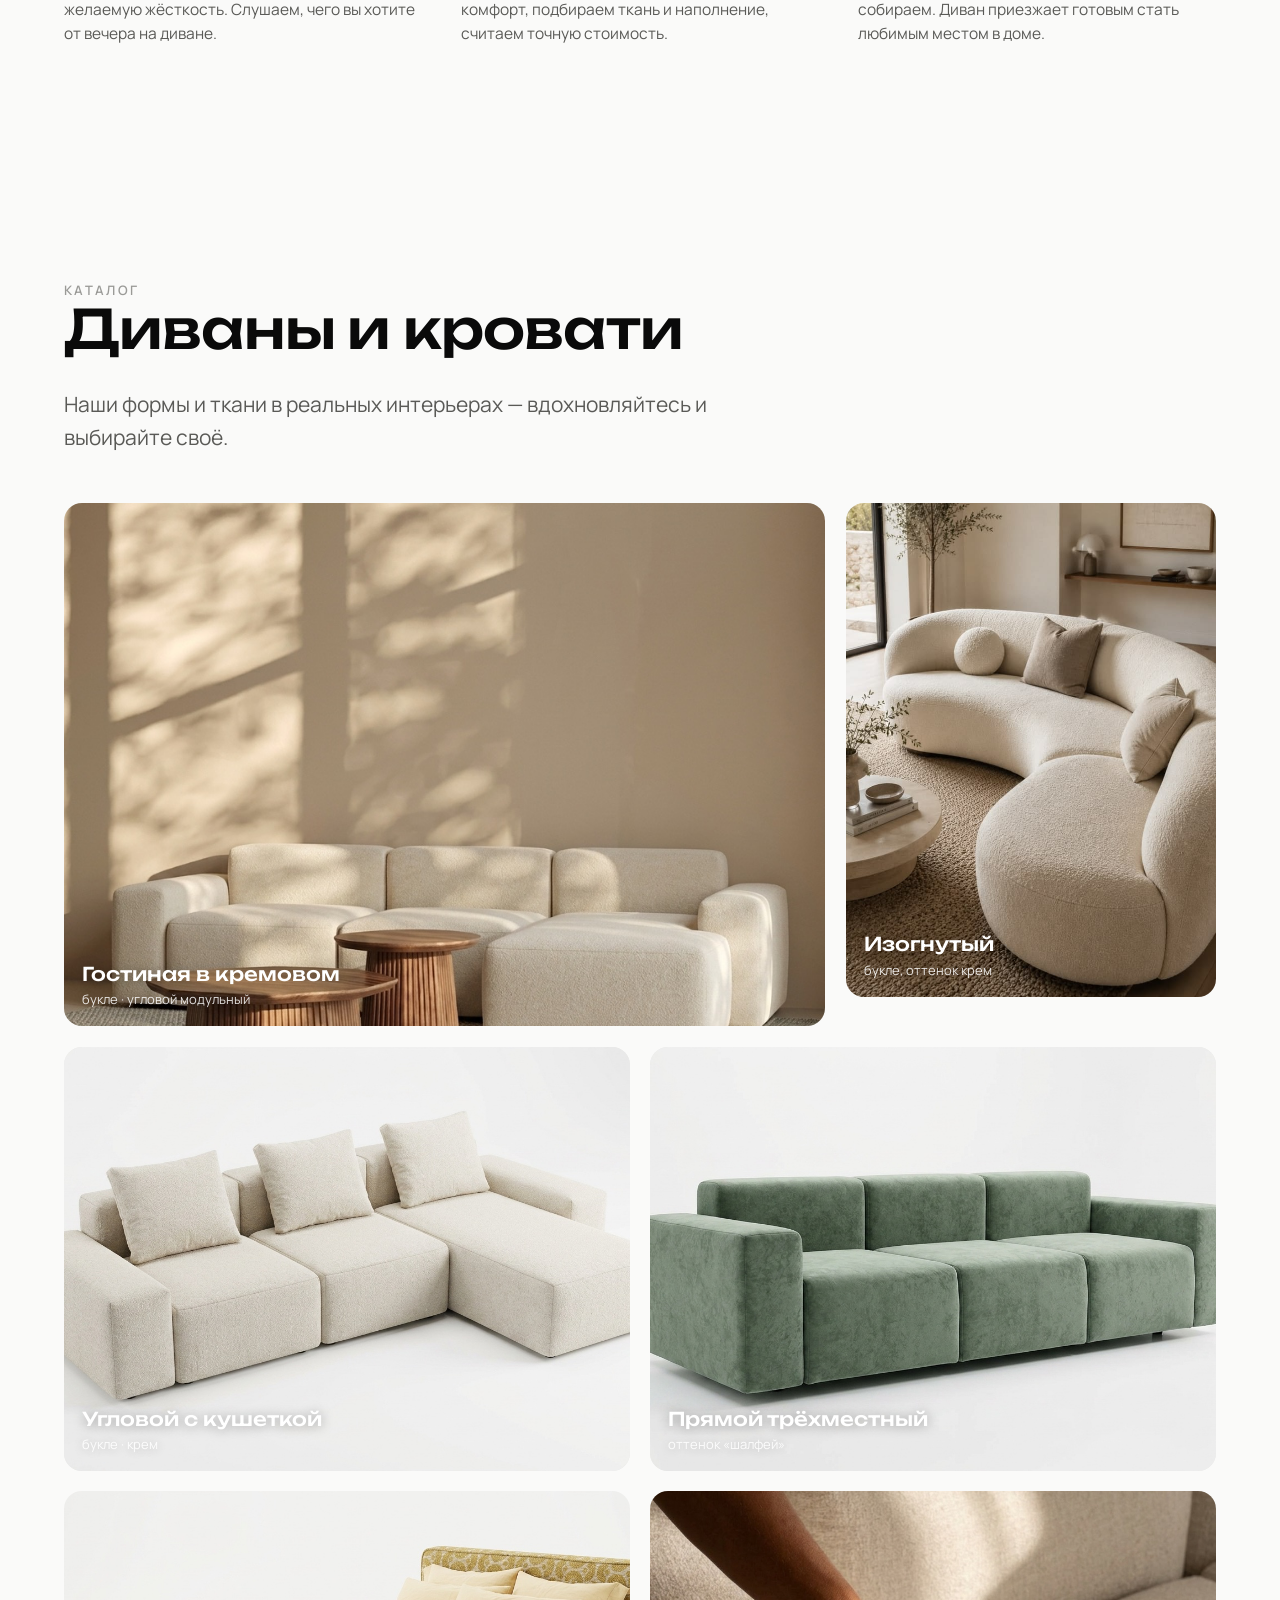
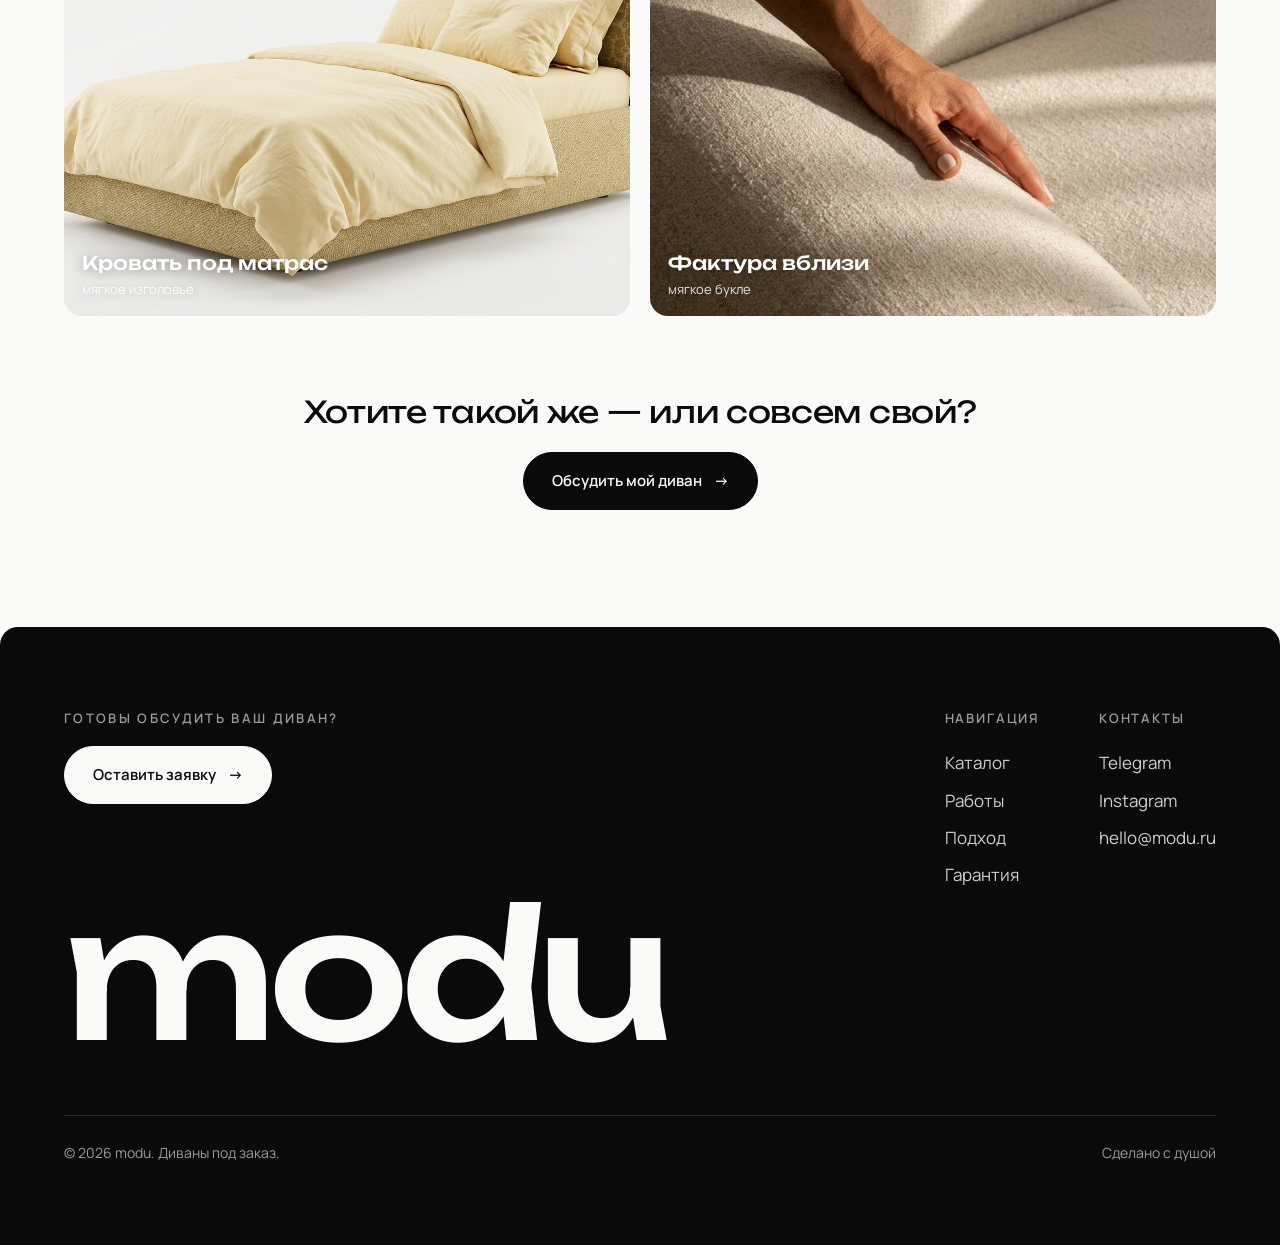
==== commit 2eecc4c2: "Видео «как мы делаем» (послойная сборка на белом) справа от цифр - build.mp4 (H.264, 543КБ из 18МБ 4" ====
--- a/index.html
+++ b/index.html
@@ -73,6 +73,10 @@
         <div class="stat"><div class="num">вручную</div><div class="lbl">каждый шов и кант</div></div>
         <div class="stat"><div class="num">0</div><div class="lbl">масс-маркета</div></div>
       </div>
+      <a class="build-video reveal" href="#approach" aria-label="Как мы делаем диван — что внутри">
+        <video src="assets/build.mp4" autoplay muted loop playsinline preload="metadata"></video>
+        <span class="build-video__badge">Как мы делаем <span class="arrow">→</span></span>
+      </a>
     </div>
   </section>
 
--- a/css/style.css
+++ b/css/style.css
@@ -40,7 +40,7 @@
   font-size: 17px;
   line-height: 1.6;
   -webkit-font-smoothing: antialiased;
-  overflow-x: hidden;
+  overflow-x: clip;                 /* не ломает window.scrollY, в отличие от hidden */
 }
 
 img, video { display: block; max-width: 100%; }
@@ -88,40 +88,50 @@
   align-items: center;
   justify-content: space-between;
   padding: 16px var(--gutter);
-  /* матовое стекло с размытием фона */
-  background: rgba(250, 250, 249, 0.55);
+  /* вначале прозрачная, белый текст на видео */
+  background: transparent;
+  border-bottom: 1px solid transparent;
+  transition: background .35s var(--ease), backdrop-filter .35s var(--ease), border-color .35s, padding .4s var(--ease);
+}
+/* после скролла (>20px) — матовое стекло с размытием */
+.nav.scrolled {
+  background: rgba(250, 250, 249, 0.6);
   backdrop-filter: blur(18px) saturate(1.3);
   -webkit-backdrop-filter: blur(18px) saturate(1.3);
-  border-bottom: 1px solid rgba(0, 0, 0, 0.05);
-  transition: padding .4s var(--ease);
-}
-.nav .logo { display: flex; align-items: center; gap: 10px; color: var(--graphite); }
+  border-bottom-color: rgba(0, 0, 0, 0.06);
+}
+.nav .logo { display: flex; align-items: center; gap: 10px; color: #fff; transition: color .35s; }
 .nav .logo svg { height: 26px; width: auto; }
 .nav .logo .word {
   font-family: var(--font-display);
   font-weight: 600;
   font-size: 22px;
   letter-spacing: -0.03em;
-  color: var(--graphite);
+  color: #fff;
+  transition: color .35s;
 }
 .nav-links { display: flex; gap: 34px; align-items: center; margin-left: auto; }
 .nav-links a {
-  color: var(--graphite);
+  color: #fff;
   font-size: 14px;
   font-weight: 600;
   letter-spacing: 0.02em;
-  opacity: .78;
-  transition: opacity .3s;
+  opacity: .85;
+  transition: opacity .3s, color .35s;
 }
 .nav-links a:hover { opacity: 1; }
+/* тёмный текст, когда шапка стала матовой */
+.nav.scrolled .logo,
+.nav.scrolled .logo .word,
+.nav.scrolled .nav-links a { color: var(--graphite); }
 
 /* ============================================================
    Hero — видео
    ============================================================ */
 .hero {
   position: relative;
-  height: 100svh;
-  min-height: 600px;
+  height: auto;                 /* растём под контент, чтобы верх не обрезался под шапкой */
+  min-height: 100svh;
   overflow: hidden;
   display: flex;
   align-items: flex-end;
@@ -141,7 +151,7 @@
   z-index: -1;
   background: linear-gradient(180deg, rgba(10,10,10,.15) 0%, rgba(10,10,10,0) 35%, rgba(10,10,10,.55) 100%);
 }
-.hero-inner { padding-bottom: clamp(48px, 9vh, 110px); color: #fff; }
+.hero-inner { padding-top: clamp(70px, 8vh, 82px); padding-bottom: clamp(48px, 9vh, 110px); color: #fff; }
 .hero h1 {
   font-family: var(--font-display);
   font-weight: 500;
@@ -213,6 +223,27 @@
 /* Метрики */
 .stats { display: flex; flex-wrap: wrap; gap: clamp(30px,5vw,80px); margin-top: 60px; border-top: 1px solid var(--line); padding-top: 40px; align-content: flex-start; }
 
+/* Видео «как мы делаем» справа от цифр */
+.build-video {
+  position: relative; display: block; margin-top: 60px;
+  border-radius: var(--radius); overflow: hidden; background: #fff;
+  aspect-ratio: 16 / 9;
+  box-shadow: 0 18px 50px rgba(60,45,25,.10);
+  transition: transform .5s var(--ease), box-shadow .5s var(--ease);
+}
+.build-video:hover { transform: translateY(-4px); box-shadow: 0 26px 66px rgba(60,45,25,.16); }
+.build-video video { width: 100%; height: 100%; object-fit: cover; display: block; }
+.build-video__badge {
+  position: absolute; left: 14px; bottom: 14px;
+  display: inline-flex; align-items: center; gap: 8px;
+  background: rgba(255,255,255,.85); backdrop-filter: blur(8px); -webkit-backdrop-filter: blur(8px);
+  color: var(--graphite); font-weight: 600; font-size: 13px; padding: 8px 15px; border-radius: 100px;
+  box-shadow: 0 4px 14px rgba(0,0,0,.12);
+}
+.build-video__badge .arrow { transition: transform .4s var(--ease); }
+.build-video:hover .build-video__badge .arrow { transform: translateX(4px); }
+@media (max-width: 900px) { .build-video { margin-top: 8px; } }
+
 /* Фото справа от метрик (под «Философия») */
 .about-photo {
   margin-top: 60px;
@@ -369,13 +400,15 @@
 .nav-cta {
   margin-left: 28px; flex-shrink: 0;
   padding: 9px 18px; border-radius: 100px;
-  color: var(--graphite); font-size: 14px; font-weight: 600;
-  background: rgba(255,255,255,.5);
-  border: 1px solid rgba(0,0,0,.14);
+  color: #fff; font-size: 14px; font-weight: 600;
+  background: rgba(255,255,255,.14);
+  border: 1px solid rgba(255,255,255,.45);
   opacity: 1 !important;
-  transition: background .3s, color .3s;
-}
-.nav-cta:hover { background: var(--graphite); color: var(--milk); border-color: var(--graphite); }
+  transition: background .3s, color .35s, border-color .35s;
+}
+.nav-cta:hover { background: rgba(255,255,255,.28); }
+.nav.scrolled .nav-cta { color: var(--graphite); background: rgba(255,255,255,.5); border-color: rgba(0,0,0,.14); }
+.nav.scrolled .nav-cta:hover { background: var(--graphite); color: var(--milk); border-color: var(--graphite); }
 
 /* ============================================================
    Премиальная «стеклянная» карточка
@@ -652,7 +685,7 @@
 @media (max-width: 680px) {
   /* hero: контент от верха (под шапкой), а не прижат к низу — иначе налезает на шапку */
   .hero { align-items: flex-start; height: auto; min-height: 100svh; }
-  .hero-inner { padding-top: 92px; padding-bottom: 48px; }
+  .hero-inner { padding-top: 66px; padding-bottom: 48px; }
   .catalog-grid { grid-template-columns: 1fr; }
   .features { grid-template-columns: 1fr; }
   .warranty { margin: 0; border-radius: 0; }
